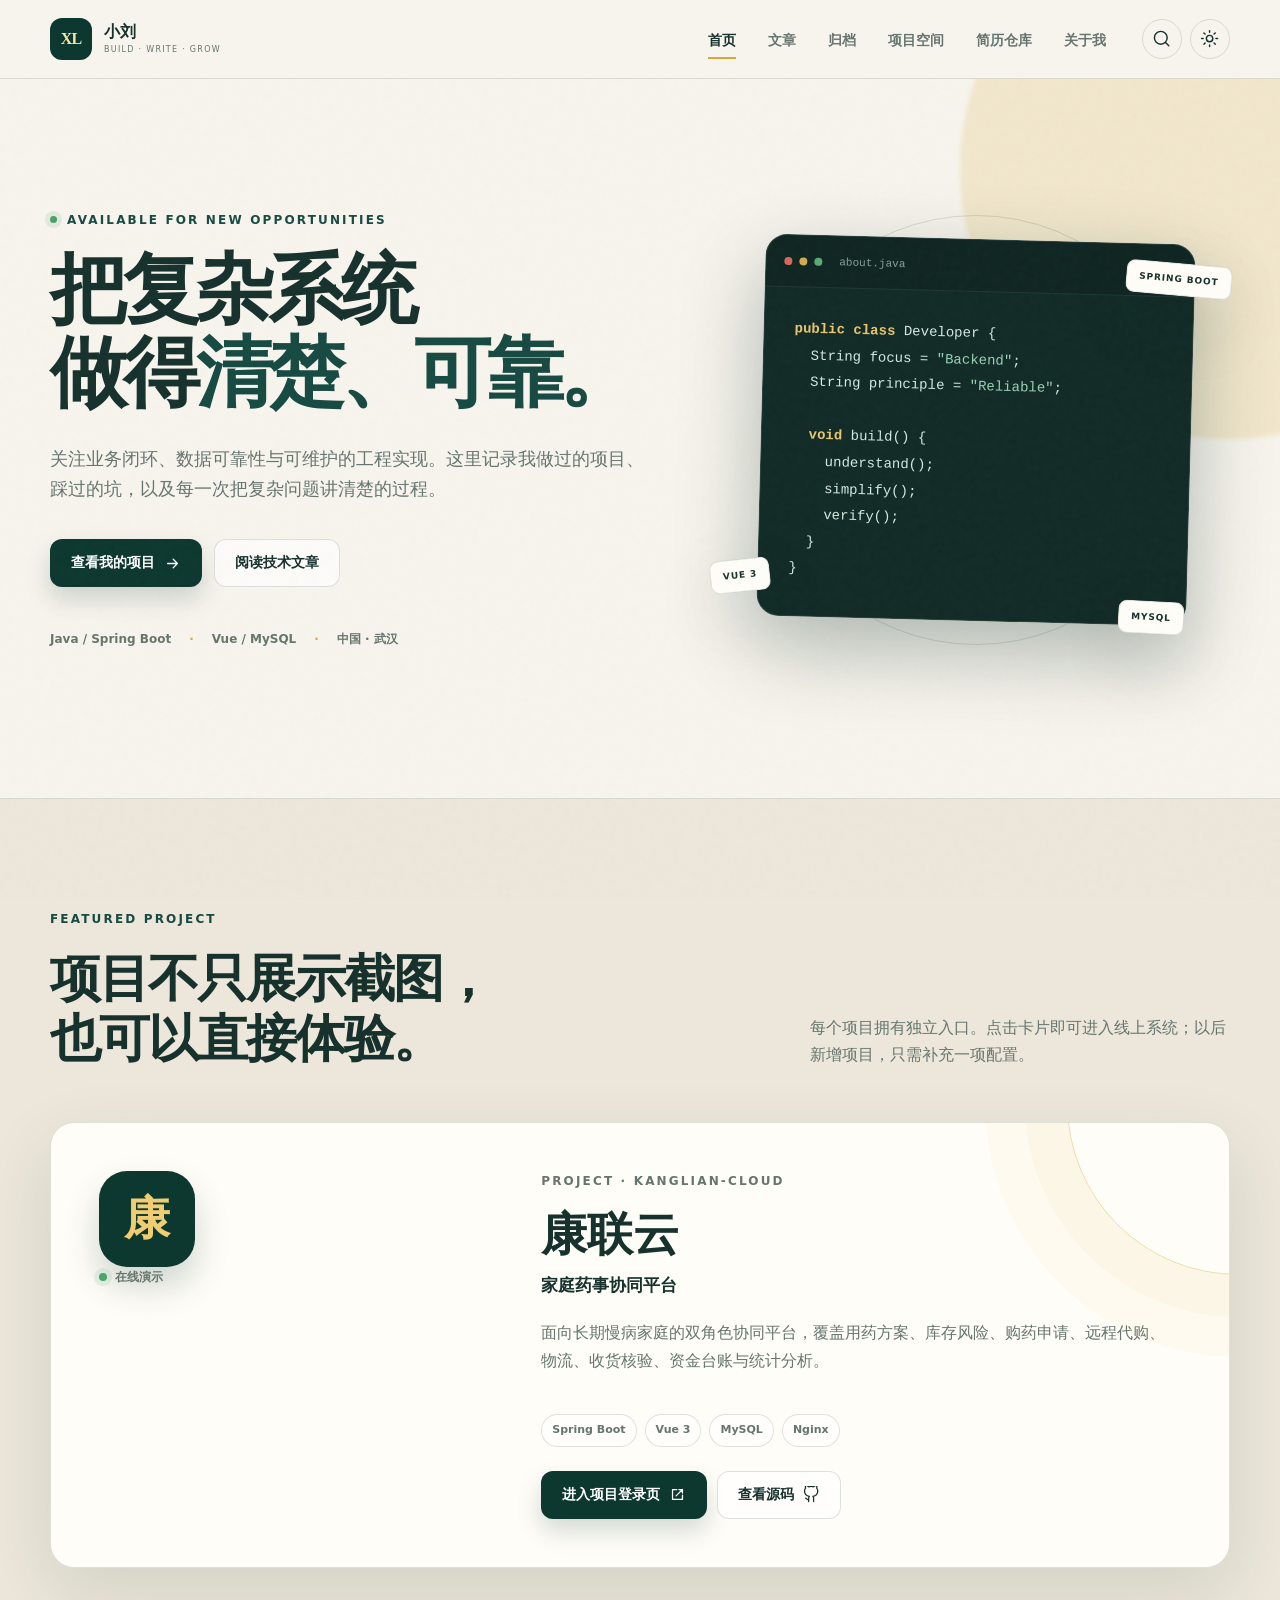
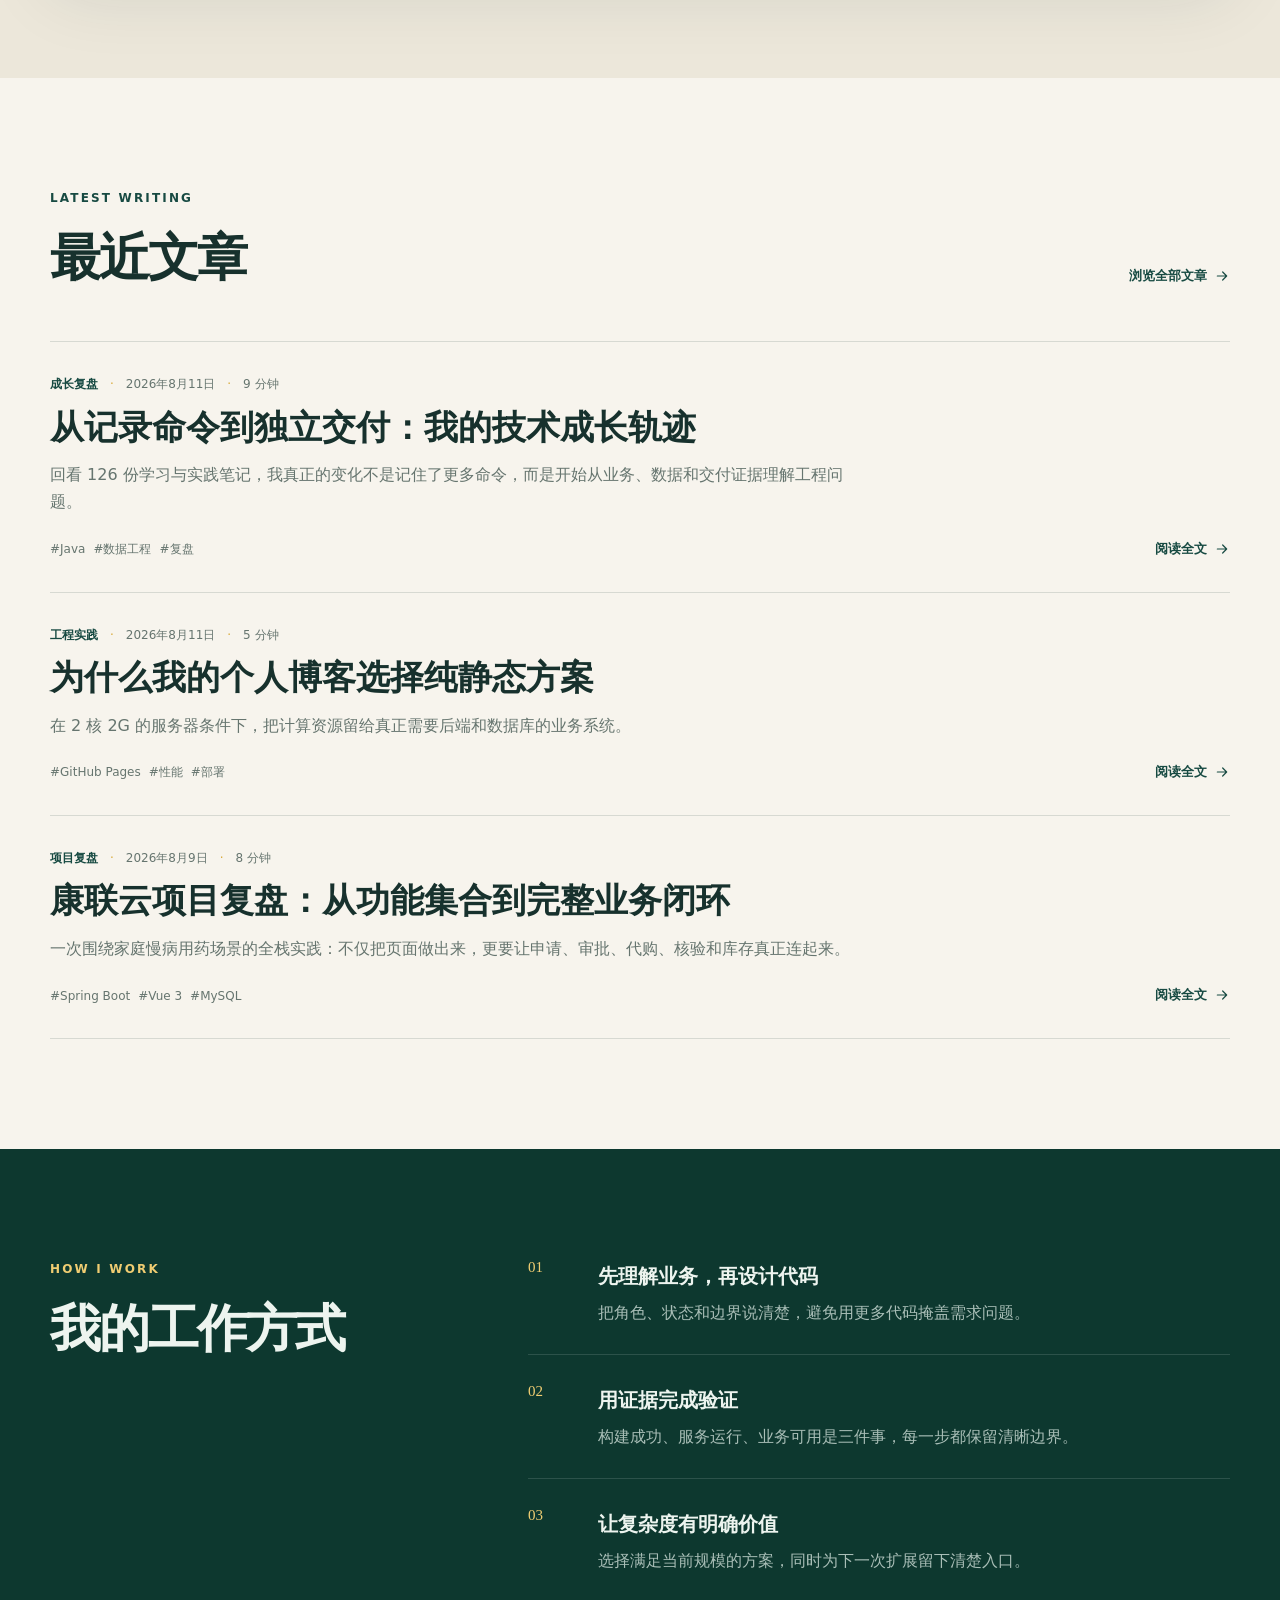
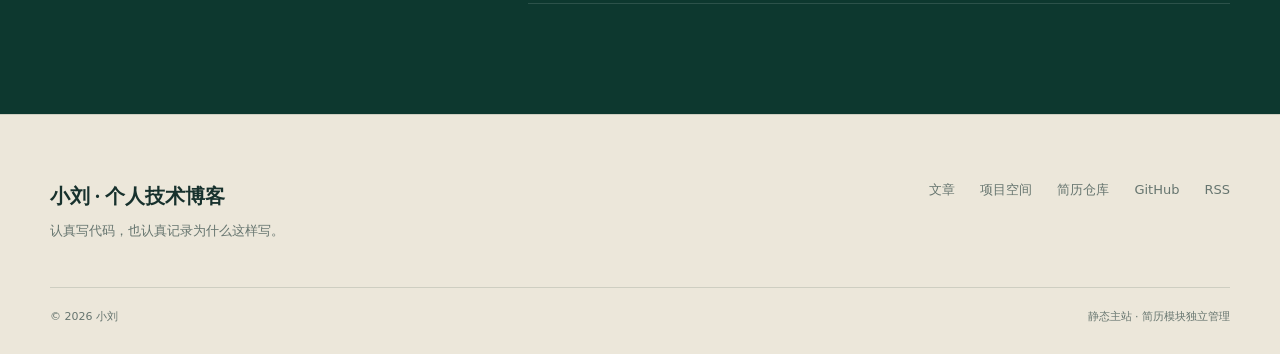
==== index.html @ ac787954 "feat: 增加可管理简历仓库与成长文章" ====
<!doctype html>
<html lang="zh-CN">
  <head>
    <meta charset="UTF-8" />
    <meta name="viewport" content="width=device-width, initial-scale=1.0" />
    <meta http-equiv="Content-Security-Policy" content="default-src 'self'; script-src 'self'; style-src 'self'; img-src 'self' data:; connect-src 'self'; object-src 'self'; frame-src 'self'; base-uri 'self'; form-action 'self'" />
    <meta name="description" content="小刘的个人技术博客，记录 Java 后端、Vue 全栈实践、系统设计、项目复盘与简历成长轨迹。" />
    <meta name="keywords" content="小刘,Java,Spring Boot,Vue,MySQL,个人博客,项目作品,简历" />
    <meta name="author" content="小刘" />
    <meta name="theme-color" content="#f7f4ed" />
    <meta property="og:type" content="website" />
    <meta property="og:title" content="小刘 · 把复杂系统做得清楚可靠" />
    <meta property="og:description" content="Java 后端开发者的技术文章、项目实践与成长记录。" />
    <meta property="og:url" content="https://xiaoliudev.com/" />
    <link rel="icon" href="./blog-assets/favicon.svg" type="image/svg+xml" />
    <link rel="alternate" type="application/rss+xml" title="小刘的博客 RSS" href="./rss.xml" />
    <link rel="stylesheet" href="./blog-assets/styles.css" />
    <title>小刘 · 个人技术博客</title>
  </head>
  <body>
    <a class="skip-link" href="#main-content">跳到主要内容</a>
    <div class="reading-progress" id="reading-progress" aria-hidden="true"></div>

    <header class="site-header">
      <div class="shell header-inner">
        <a class="brand" href="#/" aria-label="返回首页">
          <span class="brand-mark">XL</span>
          <span class="brand-copy"><strong>小刘</strong><small>BUILD · WRITE · GROW</small></span>
        </a>

        <nav class="desktop-nav" aria-label="主导航">
          <a href="#/">首页</a>
          <a href="#/articles">文章</a>
          <a href="#/archive">归档</a>
          <a href="#/projects">项目空间</a>
          <a href="#/resume">简历仓库</a>
          <a href="#/about">关于我</a>
        </nav>

        <div class="header-actions">
          <button class="icon-button" id="search-button" type="button" aria-label="搜索文章" title="搜索（Ctrl/⌘ + K）">
            <svg aria-hidden="true" viewBox="0 0 24 24"><path d="m21 21-4.35-4.35m2.35-5.65a8 8 0 1 1-16 0 8 8 0 0 1 16 0Z" /></svg>
          </button>
          <button class="icon-button" id="theme-button" type="button" aria-label="切换深浅主题" title="切换主题">
            <svg class="theme-sun" aria-hidden="true" viewBox="0 0 24 24"><circle cx="12" cy="12" r="4" /><path d="M12 2v2m0 16v2M4.93 4.93l1.42 1.42m11.3 11.3 1.42 1.42M2 12h2m16 0h2M4.93 19.07l1.42-1.42m11.3-11.3 1.42-1.42" /></svg>
          </button>
          <button class="icon-button menu-button" id="menu-button" type="button" aria-label="打开菜单" aria-expanded="false">
            <svg aria-hidden="true" viewBox="0 0 24 24"><path d="M4 7h16M4 12h16M4 17h16" /></svg>
          </button>
        </div>
      </div>
      <nav class="mobile-nav" id="mobile-nav" aria-label="移动端导航" hidden>
        <a href="#/">首页</a><a href="#/articles">文章</a><a href="#/archive">归档</a><a href="#/projects">项目空间</a><a href="#/resume">简历仓库</a><a href="#/about">关于我</a>
      </nav>
    </header>

    <main id="main-content" tabindex="-1"></main>

    <footer class="site-footer">
      <div class="shell footer-grid">
        <div>
          <a class="footer-brand" href="#/">小刘 · 个人技术博客</a>
          <p>认真写代码，也认真记录为什么这样写。</p>
        </div>
        <div class="footer-links" aria-label="页脚导航">
          <a href="#/articles">文章</a>
          <a href="#/projects">项目空间</a>
          <a href="#/resume">简历仓库</a>
          <a href="https://github.com/liu020319" target="_blank" rel="noreferrer">GitHub</a>
          <a href="./rss.xml">RSS</a>
        </div>
      </div>
      <div class="shell footer-bottom">
        <span>© <span id="current-year"></span> 小刘</span>
        <span>静态主站 · 简历模块独立管理</span>
      </div>
    </footer>

    <dialog class="search-dialog" id="search-dialog">
      <form method="dialog" class="search-panel">
        <div class="search-head">
          <svg aria-hidden="true" viewBox="0 0 24 24"><path d="m21 21-4.35-4.35m2.35-5.65a8 8 0 1 1-16 0 8 8 0 0 1 16 0Z" /></svg>
          <input id="search-input" type="search" placeholder="搜索标题、摘要、标签或正文…" autocomplete="off" aria-label="搜索文章" />
          <button value="cancel" aria-label="关闭搜索">ESC</button>
        </div>
        <div class="search-results" id="search-results" aria-live="polite"></div>
      </form>
    </dialog>

    <button class="back-to-top" id="back-to-top" type="button" aria-label="返回顶部">↑</button>

    <noscript><div class="noscript">本站需要启用 JavaScript 才能浏览文章与项目。</div></noscript>
    <script src="./blog-assets/data.js"></script>
    <script src="./blog-assets/resume-repository.js"></script>
    <script src="./blog-assets/app.js"></script>
  </body>
</html>
---- blog-assets/styles.css ----
:root {
  --paper: #f7f4ed;
  --paper-deep: #ece7da;
  --surface: rgba(255, 255, 255, 0.64);
  --surface-solid: #fffdf8;
  --ink: #17312d;
  --muted: #66756f;
  --line: rgba(23, 49, 45, 0.14);
  --brand: #174a42;
  --brand-strong: #0d382f;
  --gold: #d9a938;
  --gold-soft: #f0cd72;
  --shadow: 0 24px 70px rgba(22, 51, 46, 0.12);
  --radius: 24px;
  --shell: 1180px;
}

html[data-theme='dark'] {
  --paper: #101816;
  --paper-deep: #0b1210;
  --surface: rgba(25, 39, 35, 0.74);
  --surface-solid: #17231f;
  --ink: #edf4ee;
  --muted: #a5b6af;
  --line: rgba(229, 242, 232, 0.13);
  --brand: #72b6a4;
  --brand-strong: #9bd3c5;
  --gold: #e5bb55;
  --gold-soft: #f2d27f;
  --shadow: 0 24px 70px rgba(0, 0, 0, 0.32);
}

* { box-sizing: border-box; }
html { scroll-behavior: smooth; }
body { margin: 0; color: var(--ink); background: var(--paper); font-family: Inter, "PingFang SC", "Microsoft YaHei", system-ui, -apple-system, sans-serif; line-height: 1.7; text-rendering: optimizeLegibility; }
body::before { content: ''; position: fixed; inset: 0; pointer-events: none; opacity: .035; z-index: 20; background-image: url("data:image/svg+xml,%3Csvg viewBox='0 0 180 180' xmlns='http://www.w3.org/2000/svg'%3E%3Cfilter id='n'%3E%3CfeTurbulence type='fractalNoise' baseFrequency='.75' numOctaves='3' stitchTiles='stitch'/%3E%3C/filter%3E%3Crect width='100%25' height='100%25' filter='url(%23n)' opacity='.65'/%3E%3C/svg%3E"); }
a { color: inherit; text-decoration: none; }
button, input { font: inherit; }
button { color: inherit; }
svg { width: 1.2em; fill: none; stroke: currentColor; stroke-linecap: round; stroke-linejoin: round; stroke-width: 1.8; }
.shell { width: min(calc(100% - 40px), var(--shell)); margin-inline: auto; }
.skip-link { position: fixed; left: 20px; top: -100px; z-index: 100; padding: 10px 16px; background: var(--ink); color: var(--paper); border-radius: 8px; }
.skip-link:focus { top: 12px; }
.reading-progress { position: fixed; left: 0; top: 0; height: 3px; width: 0; background: var(--gold); z-index: 99; }

.site-header { position: sticky; top: 0; z-index: 50; border-bottom: 1px solid var(--line); background: color-mix(in srgb, var(--paper) 87%, transparent); backdrop-filter: blur(18px); }
.header-inner { height: 78px; display: flex; align-items: center; justify-content: space-between; gap: 28px; }
.brand { display: flex; align-items: center; gap: 12px; }
.brand-mark { display: grid; place-items: center; width: 42px; height: 42px; border-radius: 12px; color: #f8e6a8; background: var(--brand-strong); font-family: Georgia, serif; font-weight: 800; letter-spacing: -.06em; }
.brand-copy { display: grid; line-height: 1.1; }
.brand-copy strong { font-size: 16px; }
.brand-copy small { margin-top: 5px; color: var(--muted); font-size: 8px; letter-spacing: .16em; }
.desktop-nav { display: flex; align-items: center; gap: 32px; margin-left: auto; }
.desktop-nav a { position: relative; padding: 28px 0 24px; color: var(--muted); font-size: 14px; font-weight: 600; }
.desktop-nav a::after { content: ''; position: absolute; left: 0; right: 100%; bottom: 18px; height: 2px; background: var(--gold); transition: right .25s; }
.desktop-nav a:hover, .desktop-nav a.active { color: var(--ink); }
.desktop-nav a.active::after { right: 0; }
.header-actions { display: flex; gap: 8px; padding-left: 8px; }
.icon-button { width: 40px; height: 40px; display: grid; place-items: center; border: 1px solid var(--line); border-radius: 50%; background: transparent; cursor: pointer; transition: .2s; }
.icon-button:hover { transform: translateY(-2px); background: var(--surface); }
.menu-button { display: none; }
.mobile-nav { border-top: 1px solid var(--line); padding: 12px 20px 18px; background: var(--paper); }
.mobile-nav a { display: block; padding: 12px 10px; color: var(--muted); }
.mobile-nav a.active { color: var(--ink); font-weight: 700; }

.hero { position: relative; overflow: hidden; min-height: 720px; display: grid; align-items: center; border-bottom: 1px solid var(--line); }
.hero::before { content: ''; position: absolute; width: 540px; height: 540px; right: -220px; top: -180px; border-radius: 50%; background: color-mix(in srgb, var(--gold) 18%, transparent); filter: blur(2px); }
.hero-grid { display: grid; grid-template-columns: 1.08fr .92fr; align-items: center; gap: 76px; padding: 92px 0 110px; }
.eyebrow { margin: 0 0 20px; color: var(--brand); font-size: 12px; font-weight: 800; letter-spacing: .18em; }
.hero-copy > .eyebrow { display: flex; align-items: center; gap: 10px; }
.hero-copy > .eyebrow span { width: 7px; height: 7px; border-radius: 50%; background: #47a06b; box-shadow: 0 0 0 5px rgba(71, 160, 107, .12); }
.hero h1 { margin: 0; font-family: Georgia, "Songti SC", serif; font-size: clamp(50px, 6vw, 82px); line-height: 1.08; letter-spacing: -.055em; font-weight: 700; }
.hero h1 span { color: var(--brand); }
.hero-intro { max-width: 620px; margin: 28px 0 0; color: var(--muted); font-size: 18px; }
.hero-actions, .about-actions { display: flex; flex-wrap: wrap; gap: 12px; margin-top: 34px; }
.primary-button, .secondary-button { min-height: 48px; display: inline-flex; align-items: center; justify-content: center; gap: 9px; padding: 11px 20px; border: 1px solid transparent; border-radius: 12px; font-weight: 700; font-size: 14px; cursor: pointer; transition: transform .2s, box-shadow .2s, background .2s; }
.primary-button { color: #fff; background: var(--brand-strong); box-shadow: 0 12px 24px rgba(17, 61, 53, .18); }
.primary-button:hover, .secondary-button:hover { transform: translateY(-2px); }
.primary-button svg, .secondary-button svg { width: 17px; }
.secondary-button { border-color: var(--line); background: var(--surface); }
.hero-notes { display: flex; gap: 18px; margin-top: 42px; color: var(--muted); font-size: 12px; font-weight: 700; }
.hero-notes span + span::before { content: '·'; margin-right: 18px; color: var(--gold); }
.hero-visual { position: relative; min-height: 430px; display: grid; place-items: center; }
.orbit { position: absolute; border: 1px solid var(--line); border-radius: 50%; }
.orbit-one { width: 430px; height: 430px; }
.orbit-two { width: 335px; height: 335px; border-style: dashed; transform: rotate(-18deg); }
.code-window { position: relative; z-index: 2; width: min(100%, 430px); overflow: hidden; border: 1px solid rgba(255,255,255,.12); border-radius: 22px; color: #d5e9e2; background: #122b27; box-shadow: 0 30px 80px rgba(8, 43, 36, .3); transform: rotate(1.5deg); }
.window-head { height: 52px; display: flex; align-items: center; gap: 7px; padding: 0 18px; border-bottom: 1px solid rgba(255,255,255,.08); background: rgba(0,0,0,.12); }
.window-head i { width: 8px; height: 8px; border-radius: 50%; background: #d4695d; }.window-head i:nth-child(2) { background: #d5a94e; }.window-head i:nth-child(3) { background: #5ca978; }
.window-head span { margin-left: 10px; color: #87a19a; font: 11px ui-monospace, monospace; }
.code-window pre { margin: 0; padding: 28px 30px 34px; font: 14px/1.9 ui-monospace, SFMono-Regular, Consolas, monospace; }
.code-window b { color: #e9c66e; }.code-window em { color: #9bd3b5; font-style: normal; }
.floating-chip { position: absolute; z-index: 3; padding: 8px 12px; border: 1px solid var(--line); border-radius: 9px; background: var(--surface-solid); box-shadow: var(--shadow); font-size: 9px; font-weight: 800; letter-spacing: .1em; }
.chip-one { top: 48px; right: -2px; transform: rotate(5deg); }.chip-two { bottom: 52px; left: -12px; transform: rotate(-6deg); }.chip-three { bottom: 10px; right: 46px; transform: rotate(3deg); }

.section { padding: 110px 0; }
.section-heading { display: grid; grid-template-columns: 1.25fr .75fr; align-items: end; gap: 60px; margin-bottom: 54px; }
.section-heading.compact { grid-template-columns: 1fr auto; }
.section-heading h2, .principles h2, .about-grid h2 { margin: 0; font-family: Georgia, "Songti SC", serif; font-size: clamp(36px, 4vw, 55px); line-height: 1.16; letter-spacing: -.04em; }
.section-heading > p { max-width: 470px; margin: 0; color: var(--muted); }
.project-spotlight { background: var(--paper-deep); }
.project-card { position: relative; overflow: hidden; display: grid; gap: 24px; padding: 34px; border: 1px solid var(--line); border-radius: var(--radius); background: var(--surface-solid); box-shadow: var(--shadow); }
.project-card::before { content: ''; position: absolute; width: 340px; height: 340px; right: -180px; top: -190px; border: 1px solid color-mix(in srgb, var(--gold) 40%, transparent); border-radius: 50%; box-shadow: 0 0 0 42px color-mix(in srgb, var(--gold) 5%, transparent), 0 0 0 82px color-mix(in srgb, var(--gold) 4%, transparent); }
.project-featured { grid-template-columns: .85fr 1.3fr; align-items: end; min-height: 420px; padding: 48px; }
.project-featured .project-card-top { align-self: start; grid-row: span 3; align-items: flex-start; flex-direction: column; }
.project-card-top { position: relative; z-index: 1; display: flex; justify-content: space-between; align-items: center; }
.project-index { display: grid; place-items: center; width: 96px; height: 96px; border-radius: 28px; color: var(--gold-soft); background: var(--brand-strong); font-family: Georgia, "Songti SC", serif; font-size: 46px; font-weight: 800; box-shadow: 0 18px 34px rgba(13, 56, 47, .2); }
.status-dot { display: flex; align-items: center; gap: 8px; color: var(--muted); font-size: 12px; font-weight: 700; }
.status-dot i { width: 8px; height: 8px; border-radius: 50%; background: #4ba56b; box-shadow: 0 0 0 5px rgba(75, 165, 107, .12); }
.project-card h3 { margin: 0; font-family: Georgia, "Songti SC", serif; font-size: 46px; line-height: 1; }.project-card h4 { margin: 13px 0 20px; font-size: 17px; }.project-card p { color: var(--muted); }
.stack-list { display: flex; flex-wrap: wrap; gap: 8px; }.stack-list span { padding: 6px 10px; border: 1px solid var(--line); border-radius: 99px; color: var(--muted); background: var(--surface); font-size: 11px; font-weight: 700; }
.project-actions { display: flex; flex-wrap: wrap; gap: 10px; }
.post-list { border-top: 1px solid var(--line); }
.post-card { padding: 32px 0; border-bottom: 1px solid var(--line); }
.post-meta { display: flex; flex-wrap: wrap; align-items: center; gap: 12px; color: var(--muted); font-size: 12px; }.post-meta span:first-child { color: var(--brand); font-weight: 800; }.post-meta > * + *::before { content: '·'; margin-right: 12px; color: var(--gold); }
.post-card h3 { max-width: 820px; margin: 12px 0; font-family: Georgia, "Songti SC", serif; font-size: clamp(25px, 3vw, 34px); line-height: 1.25; }.post-card h3 a:hover { color: var(--brand); }
.post-card > p { max-width: 800px; margin: 0; color: var(--muted); }
.post-card-bottom { display: flex; justify-content: space-between; align-items: end; gap: 20px; margin-top: 22px; }
.tag-list { display: flex; flex-wrap: wrap; gap: 8px; }.tag-list a { color: var(--muted); font-size: 12px; }.tag-list a:hover { color: var(--brand); }.tag-list.large { margin-top: 20px; }.tag-list.large a { padding: 5px 10px; border: 1px solid var(--line); border-radius: 99px; }
.text-link { display: inline-flex; align-items: center; gap: 7px; color: var(--brand); font-size: 13px; font-weight: 800; white-space: nowrap; }.text-link svg { width: 16px; transition: transform .2s; }.text-link:hover svg { transform: translateX(4px); }
.principles { color: #edf4ef; background: var(--brand-strong); }
.principles .eyebrow { color: var(--gold-soft); }.principles-grid { display: grid; grid-template-columns: .7fr 1.3fr; gap: 100px; }.principle-list article { display: grid; grid-template-columns: 48px 1fr; gap: 22px; padding: 28px 0; border-bottom: 1px solid rgba(255,255,255,.13); }.principle-list article:first-child { padding-top: 0; }.principle-list span { color: var(--gold-soft); font: 15px Georgia, serif; }.principle-list h3 { margin: 0 0 6px; font-size: 20px; }.principle-list p { margin: 0; color: #a9beb7; }

.page-hero { padding: 100px 0 70px; border-bottom: 1px solid var(--line); background: linear-gradient(135deg, var(--paper), var(--paper-deep)); }
.page-hero h1 { margin: 0; font-family: Georgia, "Songti SC", serif; font-size: clamp(52px, 8vw, 92px); line-height: 1; letter-spacing: -.055em; }.page-hero .shell > p:last-child { max-width: 650px; margin: 26px 0 0; color: var(--muted); font-size: 17px; }.page-section { min-height: 520px; }
.articles-layout { display: grid; grid-template-columns: 210px 1fr; gap: 70px; align-items: start; }
.filter-panel { position: sticky; top: 112px; display: grid; }.filter-panel h2 { margin: 0 0 16px; font-size: 13px; letter-spacing: .08em; }.filter-tag { display: flex; justify-content: space-between; padding: 9px 0; color: var(--muted); font-size: 13px; }.filter-tag span { color: var(--muted); }.filter-tag:hover, .filter-tag.active { color: var(--brand); font-weight: 800; }.result-heading { display: flex; justify-content: space-between; padding-bottom: 18px; border-bottom: 1px solid var(--line); color: var(--muted); font-size: 13px; }.result-heading strong { color: var(--ink); }.empty-state { padding: 70px 20px; text-align: center; color: var(--muted); }
.archive { max-width: 920px; }.archive-year { display: grid; grid-template-columns: 150px 1fr; gap: 50px; margin-bottom: 70px; }.archive-year h2 { margin: 0; color: var(--brand); font: 46px Georgia, serif; }.archive-year a { display: grid; grid-template-columns: 70px 1fr auto; align-items: center; gap: 20px; padding: 18px 0; border-bottom: 1px solid var(--line); }.archive-year a:hover span { color: var(--brand); }.archive-year time, .archive-year small { color: var(--muted); font-size: 12px; }.archive-year span { font-family: Georgia, "Songti SC", serif; font-size: 19px; }
.project-grid { display: grid; grid-template-columns: repeat(2, 1fr); gap: 24px; }.project-grid .project-card { min-height: 510px; }.project-grid .project-card h3 { font-size: 38px; }.project-coming { place-content: center; border-style: dashed; box-shadow: none; }.project-coming::before { display: none; }.coming-plus { width: 64px; height: 64px; display: grid; place-items: center; margin-bottom: 10px; border: 1px solid var(--line); border-radius: 50%; color: var(--brand); font: 36px Georgia, serif; }.project-coming code { padding: 2px 5px; border-radius: 5px; background: var(--paper-deep); }.project-note { display: grid; grid-template-columns: 190px 1fr; gap: 30px; margin-top: 38px; padding: 24px 28px; border-left: 3px solid var(--gold); background: var(--surface); }.project-note p { margin: 0; color: var(--muted); }
.about-intro { display: grid; grid-template-columns: 1fr 320px; gap: 90px; align-items: center; }.portrait-card { min-height: 330px; display: flex; flex-direction: column; justify-content: flex-end; padding: 30px; border-radius: 140px 140px 24px 24px; color: #eaf4ef; background: var(--brand-strong); box-shadow: var(--shadow); }.portrait-card > span { flex: 1; display: grid; place-items: center; color: var(--gold-soft); font: 76px Georgia, serif; }.portrait-card p { margin: 0; font-weight: 700; }.portrait-card small { color: #a9beb7; }.about-grid { display: grid; grid-template-columns: .6fr 1.4fr; gap: 90px; }.large-copy { margin: 0 0 45px; font-family: Georgia, "Songti SC", serif; font-size: 27px; line-height: 1.7; }.skill-grid { display: grid; grid-template-columns: repeat(2, 1fr); gap: 18px; }.skill-grid article { padding: 25px; border: 1px solid var(--line); border-radius: 16px; background: var(--surface); }.skill-grid span { color: var(--gold); font: 14px Georgia, serif; }.skill-grid h3 { margin: 12px 0 7px; }.skill-grid p { margin: 0; color: var(--muted); font-size: 14px; }

.resume-current { background: var(--paper-deep); }
.resume-loading { min-height: 72vh; display: grid; place-items: center; color: var(--muted); }
.resume-hero-grid { display: grid; grid-template-columns: 1fr auto; gap: 45px; align-items: end; }
.resume-admin-actions { display: flex; flex-wrap: wrap; justify-content: flex-end; gap: 10px; padding-bottom: 5px; }
.service-notice { border-bottom: 1px solid color-mix(in srgb, var(--gold) 35%, var(--line)); background: color-mix(in srgb, var(--gold-soft) 22%, var(--surface)); }
.service-notice .shell { display: flex; gap: 18px; padding-top: 14px; padding-bottom: 14px; font-size: 13px; }
.service-notice span { color: var(--muted); }
.resume-showcase { display: grid; grid-template-columns: .72fr 1.28fr; overflow: hidden; min-height: 650px; border: 1px solid var(--line); border-radius: var(--radius); background: var(--surface-solid); box-shadow: var(--shadow); }
.resume-showcase-copy { display: flex; flex-direction: column; justify-content: center; padding: 52px; border-right: 1px solid var(--line); }
.resume-version-label { align-self: flex-start; padding: 6px 10px; border-radius: 99px; color: var(--brand); background: color-mix(in srgb, var(--brand) 10%, transparent); font-size: 11px; font-weight: 800; }
.resume-showcase-copy h3 { margin: 22px 0 15px; font-family: Georgia, "Songti SC", serif; font-size: 39px; line-height: 1.25; }
.resume-showcase-copy > p { margin: 0; color: var(--muted); }
.resume-actions { display: flex; flex-wrap: wrap; gap: 10px; margin-top: 28px; }
.resume-safety { display: grid; gap: 5px; margin-top: 38px; padding-top: 24px; border-top: 1px solid var(--line); }
.resume-safety strong { font-size: 12px; }.resume-safety span { color: var(--muted); font-size: 12px; }
.resume-preview { min-height: 650px; padding: 24px; background: color-mix(in srgb, var(--paper-deep) 75%, var(--surface-solid)); }
.resume-preview object { width: 100%; height: 100%; min-height: 602px; border: 0; border-radius: 12px; background: #fff; }
.pdf-fallback { height: 100%; min-height: 560px; display: grid; place-content: center; justify-items: center; color: var(--muted); }
.resume-history { background: var(--paper); }
.resume-history-grid { display: grid; grid-template-columns: .65fr 1.35fr; gap: 90px; align-items: start; }
.resume-history-heading { position: sticky; top: 112px; }.resume-history-heading h2, .resume-method h2 { margin: 0; font-family: Georgia, "Songti SC", serif; font-size: clamp(36px, 4vw, 55px); line-height: 1.16; letter-spacing: -.04em; }.resume-history-heading > p:last-child { color: var(--muted); }
.resume-timeline { position: relative; }.resume-timeline::before { content: ''; position: absolute; left: 6px; top: 9px; bottom: 20px; width: 1px; background: var(--line); }
.resume-version { position: relative; display: grid; grid-template-columns: 105px 1fr; gap: 24px; padding-bottom: 28px; }
.resume-version-marker { position: relative; display: flex; align-items: flex-start; gap: 13px; padding-top: 25px; color: var(--muted); font-size: 11px; }
.resume-version-marker i { position: relative; z-index: 1; flex: 0 0 auto; width: 13px; height: 13px; border: 3px solid var(--paper); border-radius: 50%; background: var(--muted); box-shadow: 0 0 0 1px var(--line); }
.resume-version.current .resume-version-marker i { background: var(--gold); box-shadow: 0 0 0 5px color-mix(in srgb, var(--gold) 13%, transparent); }
.resume-version-card { padding: 25px; border: 1px solid var(--line); border-radius: 16px; background: var(--surface); }
.resume-version.current .resume-version-card { border-color: color-mix(in srgb, var(--gold) 50%, var(--line)); background: var(--surface-solid); box-shadow: var(--shadow); }
.resume-version-head { display: flex; justify-content: space-between; gap: 18px; }.resume-version-head .eyebrow { margin-bottom: 8px; }.resume-version-head h3 { margin: 0; font-size: 21px; }.resume-version-card > p { margin: 14px 0 0; color: var(--muted); font-size: 14px; }
.current-badge, .pending-label { align-self: flex-start; padding: 5px 9px; border-radius: 99px; color: var(--brand); background: color-mix(in srgb, var(--brand) 10%, transparent); font-size: 10px; font-weight: 800; white-space: nowrap; }.pending-label { display: inline-flex; margin-top: 16px; color: var(--muted); }
.resume-version-actions { display: flex; flex-wrap: wrap; align-items: center; gap: 18px; margin-top: 17px; }.muted-link { color: var(--muted); }
.text-button { padding: 0; border: 0; color: var(--brand); background: transparent; cursor: pointer; font: inherit; font-size: 13px; font-weight: 800; }
.text-button:hover { text-decoration: underline; }.danger-text { color: #a53f36; }
.resume-empty, .resume-current-empty { min-height: 280px; display: grid; place-content: center; justify-items: center; padding: 40px; border: 1px dashed var(--line); border-radius: var(--radius); text-align: center; background: var(--surface); }
.resume-empty span, .resume-current-empty span { color: var(--gold); font: 64px/1 Georgia, serif; opacity: .7; }.resume-empty h3, .resume-current-empty h3 { margin: 18px 0 6px; font-size: 25px; }.resume-empty p, .resume-current-empty p { max-width: 500px; margin: 0; color: var(--muted); }
.resume-current-empty { min-height: 430px; }.resume-current-empty span { font-size: 40px; letter-spacing: .08em; }
.resume-method { color: #edf4ef; background: var(--brand-strong); }.resume-method .eyebrow { color: var(--gold-soft); }.resume-method-grid { display: grid; grid-template-columns: .7fr 1.3fr; gap: 90px; }.resume-method ol { margin: 0; padding: 0; list-style: none; }.resume-method li { display: grid; grid-template-columns: 48px 1fr; gap: 18px; padding: 22px 0; border-bottom: 1px solid rgba(255,255,255,.13); }.resume-method li:first-child { padding-top: 0; }.resume-method li > span { color: var(--gold-soft); font: 15px Georgia, serif; }.resume-method strong { display: block; margin-bottom: 4px; }.resume-method li p { margin: 0; color: #a9beb7; }

.resume-dialog { width: min(680px, calc(100% - 28px)); max-height: min(88vh, 860px); padding: 0; border: 1px solid var(--line); border-radius: 20px; color: var(--ink); background: var(--surface-solid); box-shadow: 0 34px 100px rgba(0,0,0,.32); }
.resume-dialog::backdrop { background: rgba(5,16,13,.62); backdrop-filter: blur(6px); }
.resume-dialog-panel { display: grid; gap: 20px; padding: 30px; }
.resume-dialog-head { display: flex; justify-content: space-between; gap: 24px; align-items: flex-start; }.resume-dialog-head h2 { margin: 5px 0 0; font: 32px/1.2 Georgia, "Songti SC", serif; }
.dialog-close { width: 38px; height: 38px; border: 1px solid var(--line); border-radius: 50%; color: var(--muted); background: transparent; cursor: pointer; font-size: 24px; line-height: 1; }
.dialog-help { margin: 0; color: var(--muted); font-size: 13px; }
.form-grid { display: grid; grid-template-columns: 1fr 1fr; gap: 16px; }.field-wide { grid-column: 1 / -1; }
.field-label { display: grid; gap: 7px; color: var(--muted); font-size: 12px; font-weight: 700; }
.field-label input, .field-label textarea { width: 100%; padding: 11px 12px; border: 1px solid var(--line); border-radius: 9px; outline: 0; color: var(--ink); background: var(--paper); font: inherit; font-size: 14px; }
.field-label input:focus, .field-label textarea:focus { border-color: var(--brand); box-shadow: 0 0 0 3px color-mix(in srgb, var(--brand) 12%, transparent); }
.field-label textarea { resize: vertical; line-height: 1.6; }.checkbox-label, .privacy-confirm { display: flex; align-items: flex-start; gap: 9px; color: var(--muted); font-size: 12px; line-height: 1.6; }
.checkbox-label { align-items: center; padding-top: 30px; }.checkbox-label input, .privacy-confirm input { flex: 0 0 auto; margin-top: 2px; accent-color: var(--brand); }
.privacy-confirm { padding: 14px; border: 1px solid color-mix(in srgb, var(--gold) 38%, var(--line)); border-radius: 10px; background: color-mix(in srgb, var(--gold-soft) 16%, transparent); }
.form-message { min-height: 20px; margin: 0; color: #a53f36; font-size: 12px; }.form-message[data-type="info"] { color: var(--brand); }
.dialog-actions { display: flex; justify-content: flex-end; gap: 10px; }.dialog-actions button:disabled { opacity: .55; cursor: wait; }

.article-header { padding: 90px 0 70px; border-bottom: 1px solid var(--line); background: linear-gradient(135deg, var(--paper), var(--paper-deep)); }.article-shell { max-width: 900px; }.back-link { display: inline-block; margin-bottom: 46px; color: var(--muted); font-size: 13px; }.back-link:hover { color: var(--brand); }.article-header h1 { max-width: 850px; margin: 18px 0 20px; font-family: Georgia, "Songti SC", serif; font-size: clamp(42px, 6vw, 67px); line-height: 1.16; letter-spacing: -.045em; }.article-header p { max-width: 750px; margin: 0; color: var(--muted); font-size: 18px; }.article-layout { max-width: 1050px; display: grid; grid-template-columns: 190px minmax(0, 720px); gap: 70px; align-items: start; padding-top: 70px; padding-bottom: 110px; }.toc { position: sticky; top: 110px; display: grid; gap: 10px; padding-left: 18px; border-left: 1px solid var(--line); }.toc strong { margin-bottom: 5px; font-size: 12px; letter-spacing: .08em; }.toc a { color: var(--muted); font-size: 12px; }.toc a:hover { color: var(--brand); }.article-body { min-width: 0; color: color-mix(in srgb, var(--ink) 92%, var(--muted)); font-family: Georgia, "Songti SC", "Microsoft YaHei", serif; font-size: 17px; line-height: 2; }.article-body .lead { margin-top: 0; font-size: 22px; line-height: 1.8; }.article-body h2 { scroll-margin-top: 110px; margin: 60px 0 18px; color: var(--ink); font-size: 29px; line-height: 1.4; }.article-body ul, .article-body ol { padding-left: 1.4em; }.article-body li { margin: 8px 0; }.article-body blockquote { margin: 36px 0; padding: 20px 24px; border-left: 3px solid var(--gold); color: var(--muted); background: var(--surface); }.article-body pre { position: relative; overflow-x: auto; margin: 34px 0; padding: 25px; border-radius: 14px; color: #d8e8e2; background: #122b27; font: 14px/1.8 ui-monospace, SFMono-Regular, Consolas, monospace; }.copy-button { position: absolute; right: 10px; top: 10px; padding: 5px 9px; border: 1px solid rgba(255,255,255,.16); border-radius: 6px; color: #bbcec7; background: rgba(0,0,0,.12); cursor: pointer; font-size: 11px; }.article-end { margin-top: 70px; padding-top: 35px; border-top: 1px solid var(--line); text-align: center; }.article-end > span { color: var(--gold); font: 12px Georgia, serif; letter-spacing: .28em; }.article-end p { color: var(--muted); font-family: Inter, "Microsoft YaHei", sans-serif; font-size: 14px; }.article-end > div { display: flex; justify-content: center; gap: 10px; margin-top: 22px; }
.not-found { min-height: 70vh; display: grid; place-items: center; text-align: center; }.not-found span { color: var(--gold); font: 120px/1 Georgia, serif; opacity: .55; }.not-found h1 { margin: 12px 0; font: 44px Georgia, "Songti SC", serif; }.not-found p { margin-bottom: 28px; color: var(--muted); }

.site-footer { padding: 64px 0 28px; border-top: 1px solid var(--line); background: var(--paper-deep); }.footer-grid { display: flex; justify-content: space-between; gap: 40px; }.footer-brand { font-family: Georgia, "Songti SC", serif; font-size: 20px; font-weight: 800; }.footer-grid p { margin: 7px 0 0; color: var(--muted); font-size: 13px; }.footer-links { display: flex; flex-wrap: wrap; gap: 25px; color: var(--muted); font-size: 13px; }.footer-links a:hover { color: var(--brand); }.footer-bottom { display: flex; justify-content: space-between; margin-top: 45px; padding-top: 20px; border-top: 1px solid var(--line); color: var(--muted); font-size: 11px; }
.search-dialog { width: min(700px, calc(100% - 28px)); max-height: 78vh; padding: 0; border: 1px solid var(--line); border-radius: 18px; color: var(--ink); background: var(--surface-solid); box-shadow: 0 34px 100px rgba(0,0,0,.3); }.search-dialog::backdrop { background: rgba(5, 16, 13, .58); backdrop-filter: blur(6px); }.search-panel { display: grid; }.search-head { display: grid; grid-template-columns: 25px 1fr auto; align-items: center; gap: 12px; padding: 17px 18px; border-bottom: 1px solid var(--line); }.search-head input { width: 100%; border: 0; outline: 0; color: var(--ink); background: transparent; }.search-head button { padding: 4px 7px; border: 1px solid var(--line); border-radius: 5px; color: var(--muted); background: transparent; font-size: 9px; cursor: pointer; }.search-results { max-height: 58vh; overflow: auto; padding: 10px; }.search-result { display: grid; gap: 5px; padding: 14px; border-radius: 10px; }.search-result:hover { background: var(--paper-deep); }.search-result span { color: var(--brand); font-size: 10px; font-weight: 800; }.search-result strong { font-family: Georgia, "Songti SC", serif; }.search-result small { overflow: hidden; color: var(--muted); text-overflow: ellipsis; white-space: nowrap; }.search-empty { padding: 50px 20px; text-align: center; color: var(--muted); font-size: 13px; }.back-to-top { position: fixed; right: 24px; bottom: 24px; z-index: 30; width: 42px; height: 42px; border: 1px solid var(--line); border-radius: 50%; opacity: 0; pointer-events: none; color: var(--ink); background: var(--surface-solid); box-shadow: var(--shadow); cursor: pointer; transform: translateY(10px); transition: .2s; }.back-to-top.visible { opacity: 1; pointer-events: auto; transform: translateY(0); }.noscript { padding: 16px; text-align: center; color: #fff; background: #8e332c; }

@media (max-width: 900px) {
  .desktop-nav { display: none; }.menu-button { display: grid; }.header-inner { height: 68px; }.brand-copy { display: none; }
  .hero { min-height: auto; }.hero-grid { grid-template-columns: 1fr; gap: 55px; padding: 70px 0 90px; }.hero-visual { min-height: 370px; }.code-window { width: min(90%, 430px); }.orbit-one { width: 370px; height: 370px; }.orbit-two { width: 290px; height: 290px; }
  .section { padding: 80px 0; }.section-heading, .project-featured, .principles-grid, .about-grid { grid-template-columns: 1fr; }.section-heading { gap: 20px; }.project-featured .project-card-top { grid-row: auto; flex-direction: row; }.principles-grid { gap: 45px; }
  .articles-layout { grid-template-columns: 1fr; gap: 35px; }.filter-panel { position: static; display: flex; overflow-x: auto; gap: 8px; padding-bottom: 5px; }.filter-panel h2 { display: none; }.filter-tag { flex: 0 0 auto; gap: 8px; padding: 7px 11px; border: 1px solid var(--line); border-radius: 99px; }.filter-tag.active { background: var(--surface); }
  .project-grid { grid-template-columns: 1fr; }.article-layout { grid-template-columns: 1fr; }.toc { display: none; }.about-intro { grid-template-columns: 1fr; gap: 50px; }.portrait-card { width: min(100%, 320px); }.archive-year { grid-template-columns: 100px 1fr; gap: 25px; }.resume-hero-grid { grid-template-columns: 1fr; }.resume-admin-actions { justify-content: flex-start; }.resume-showcase { grid-template-columns: 1fr; }.resume-showcase-copy { border-right: 0; border-bottom: 1px solid var(--line); }.resume-history-grid, .resume-method-grid { grid-template-columns: 1fr; }.resume-history-heading { position: static; }.resume-history-grid { gap: 45px; }
}

@media (max-width: 620px) {
  .shell { width: min(calc(100% - 28px), var(--shell)); }.header-actions { gap: 5px; }.icon-button { width: 37px; height: 37px; }
  .hero h1 { font-size: 47px; }.hero-intro { font-size: 16px; }.hero-notes { flex-wrap: wrap; gap: 7px 12px; }.hero-notes span + span::before { margin-right: 12px; }.hero-visual { min-height: 320px; }.orbit-one { width: 305px; height: 305px; }.orbit-two { width: 245px; height: 245px; }.code-window pre { padding: 22px 18px 28px; font-size: 11px; }.floating-chip { font-size: 8px; }.chip-one { right: 4px; }.chip-two { left: 0; }
  .section-heading.compact { grid-template-columns: 1fr; }.section-heading.compact .text-link { margin-top: 8px; }.project-card, .project-featured { min-height: 0; padding: 26px; }.project-index { width: 70px; height: 70px; border-radius: 20px; font-size: 34px; }.project-card h3 { font-size: 37px; }.project-actions { display: grid; }.post-card-bottom { align-items: flex-start; flex-direction: column; }.principle-list article { grid-template-columns: 38px 1fr; }
  .page-hero { padding: 70px 0 50px; }.page-hero h1 { font-size: 56px; }.archive-year { grid-template-columns: 1fr; gap: 12px; }.archive-year h2 { font-size: 36px; }.archive-year a { grid-template-columns: 56px 1fr; }.archive-year small { display: none; }.project-note { grid-template-columns: 1fr; gap: 7px; }.skill-grid { grid-template-columns: 1fr; }.large-copy { font-size: 23px; }
  .article-header { padding: 65px 0 50px; }.article-header h1 { font-size: 42px; }.article-header p { font-size: 16px; }.article-layout { padding-top: 45px; }.article-body { font-size: 16px; }.article-body .lead { font-size: 19px; }.article-body h2 { font-size: 25px; }.article-end > div { display: grid; }.resume-admin-actions { display: grid; }.service-notice .shell { display: grid; gap: 4px; }.resume-showcase-copy { padding: 30px 24px; }.resume-showcase-copy h3 { font-size: 31px; }.resume-actions { display: grid; }.resume-preview { min-height: 500px; padding: 12px; }.resume-preview object { min-height: 476px; }.resume-version { grid-template-columns: 1fr; gap: 8px; }.resume-timeline::before { display: none; }.resume-version-marker { padding-top: 0; }.resume-version-marker i { border-color: var(--paper); }.resume-version-head { align-items: flex-start; flex-direction: column; }.resume-version-actions { flex-wrap: wrap; }.resume-dialog-panel { padding: 22px 18px; }.form-grid { grid-template-columns: 1fr; }.field-wide { grid-column: auto; }.checkbox-label { padding-top: 0; }.dialog-actions { display: grid; }.footer-grid, .footer-bottom { align-items: flex-start; flex-direction: column; }.footer-bottom { gap: 8px; }.search-dialog { margin-top: 74px; }
}

@media (prefers-reduced-motion: reduce) { *, *::before, *::after { scroll-behavior: auto !important; transition: none !important; } }
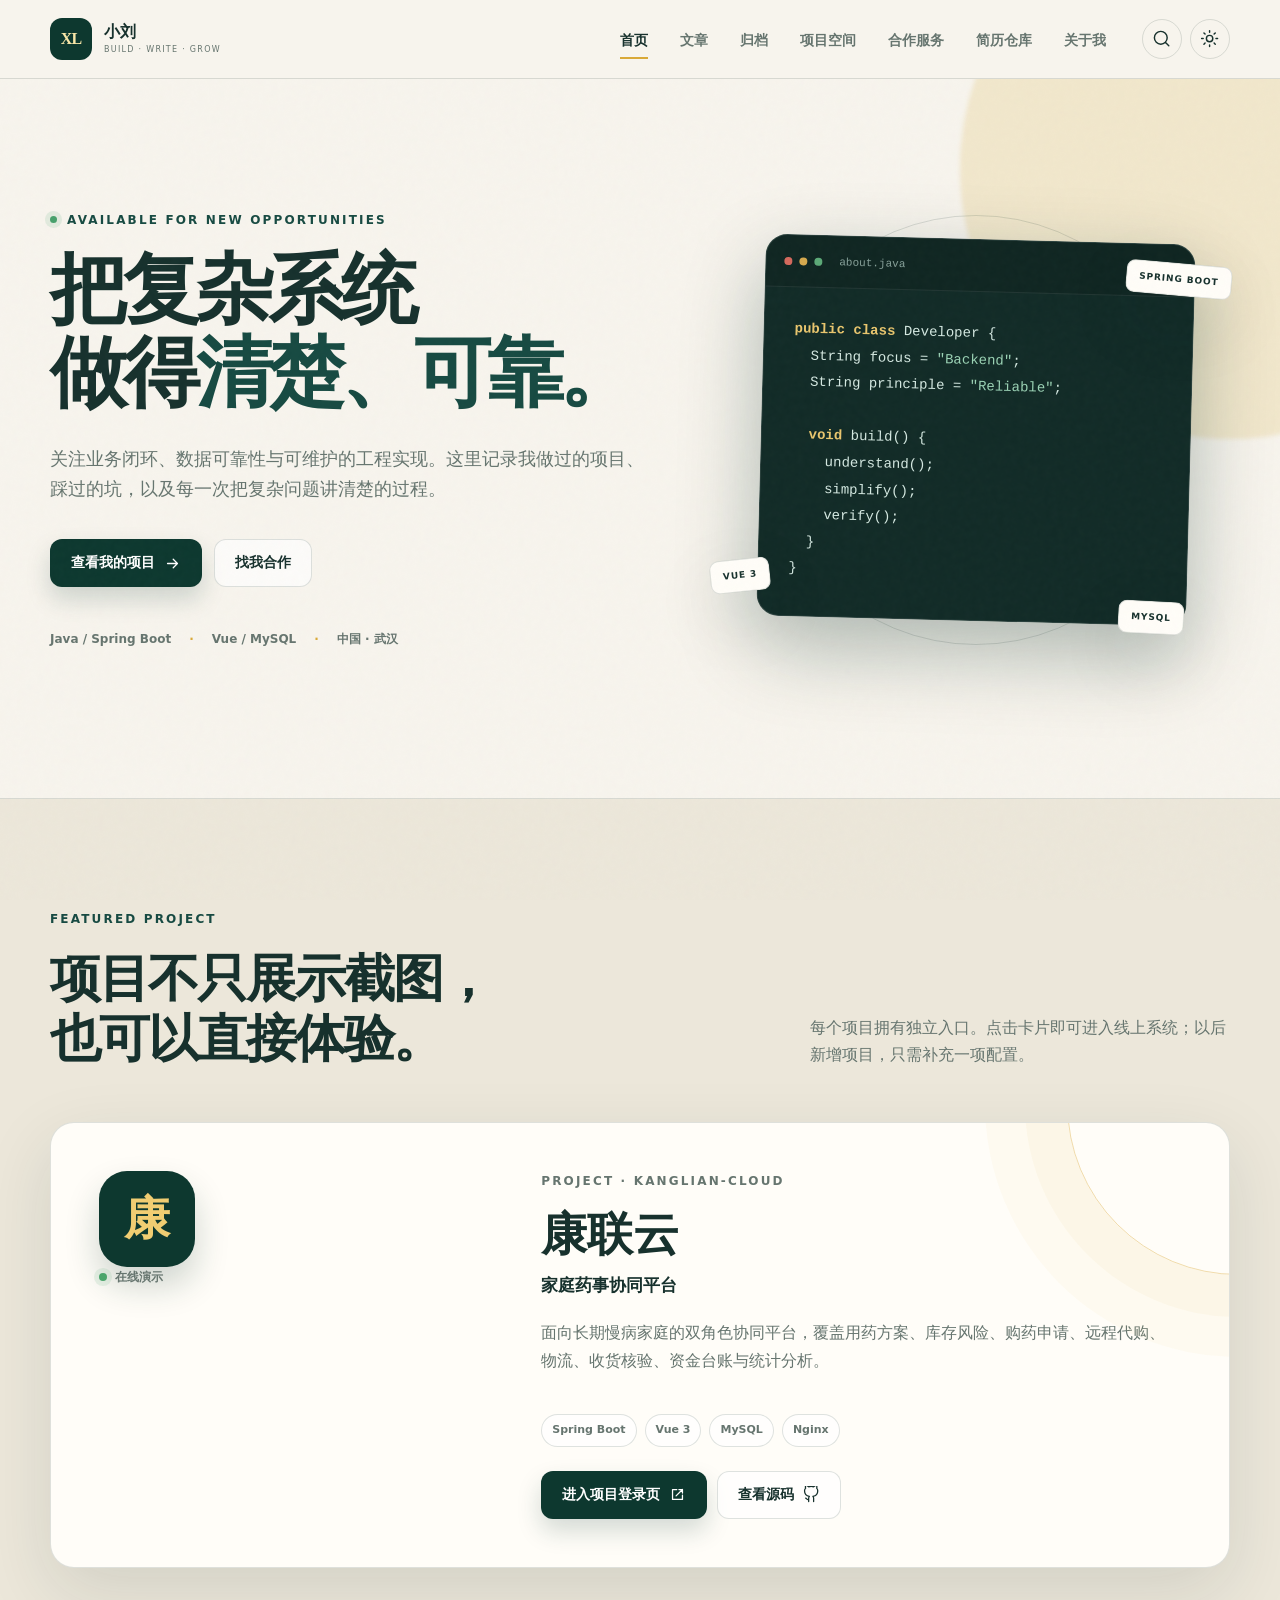
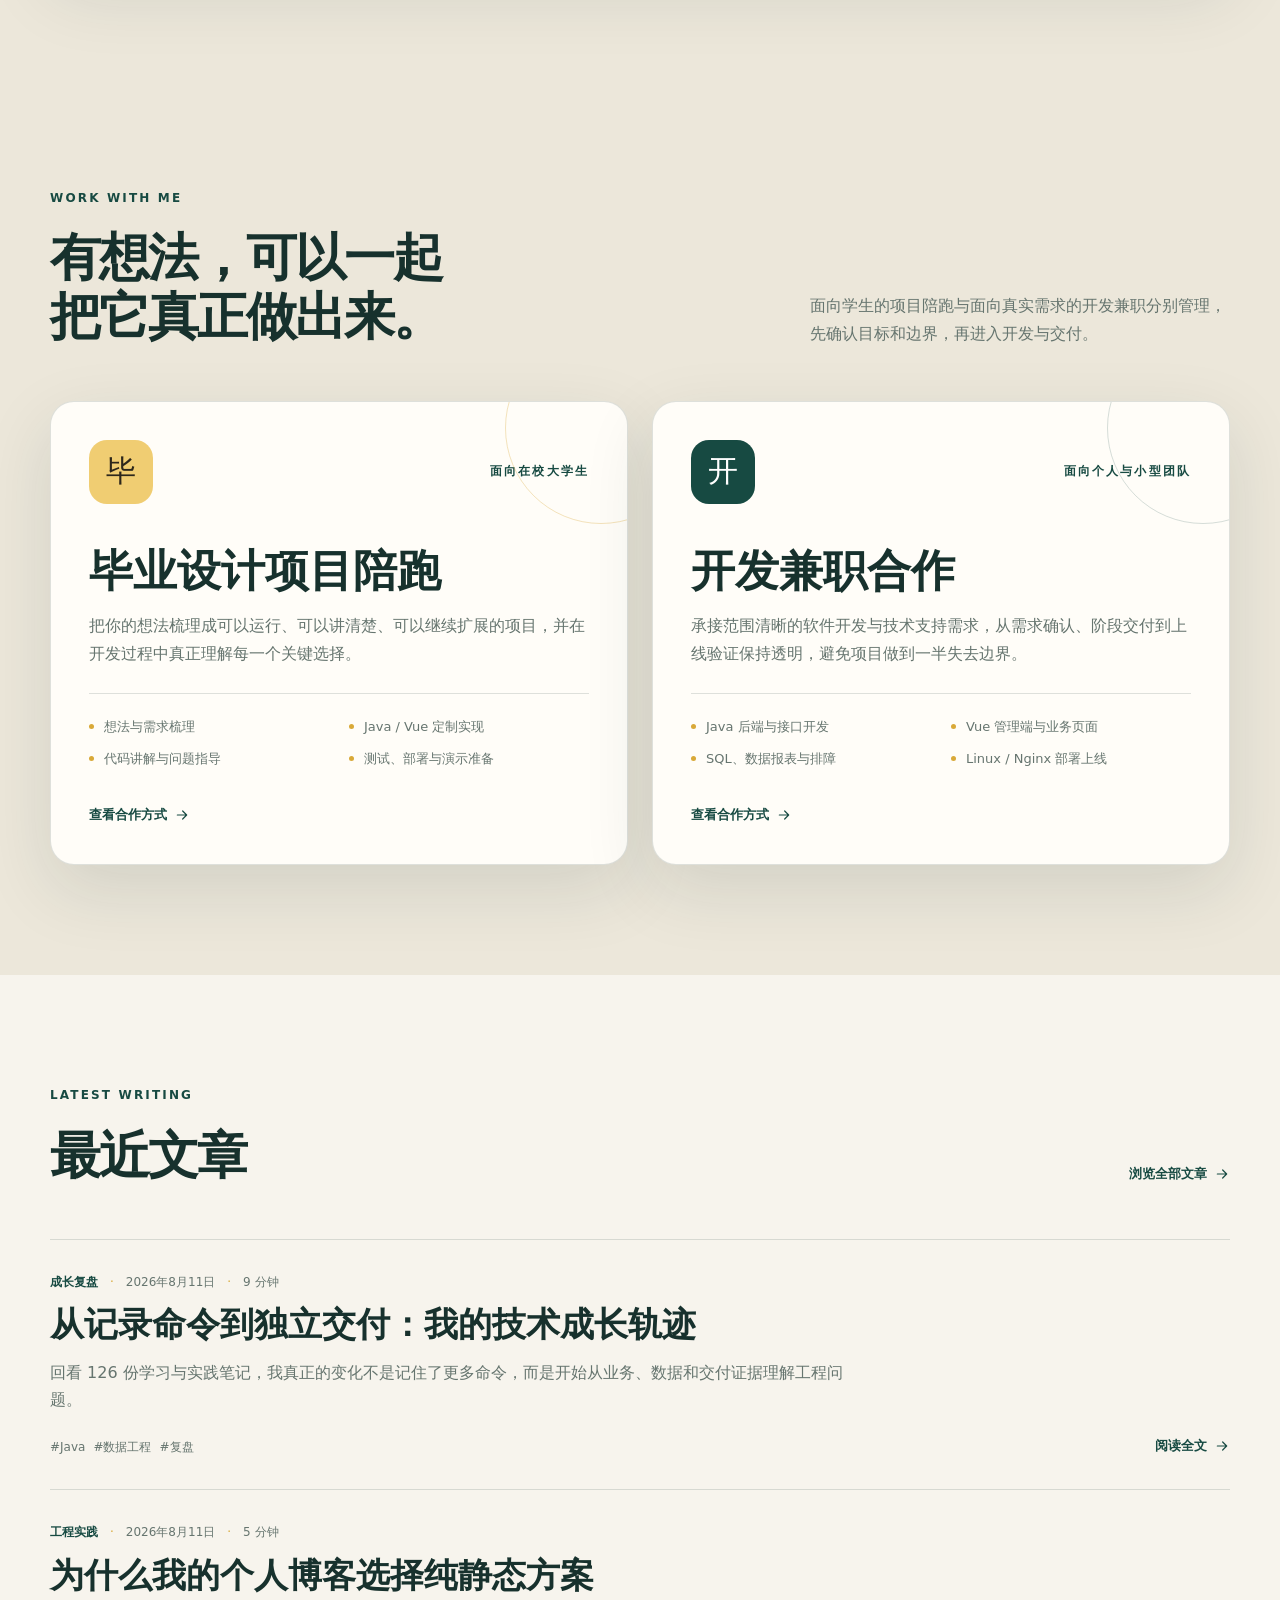
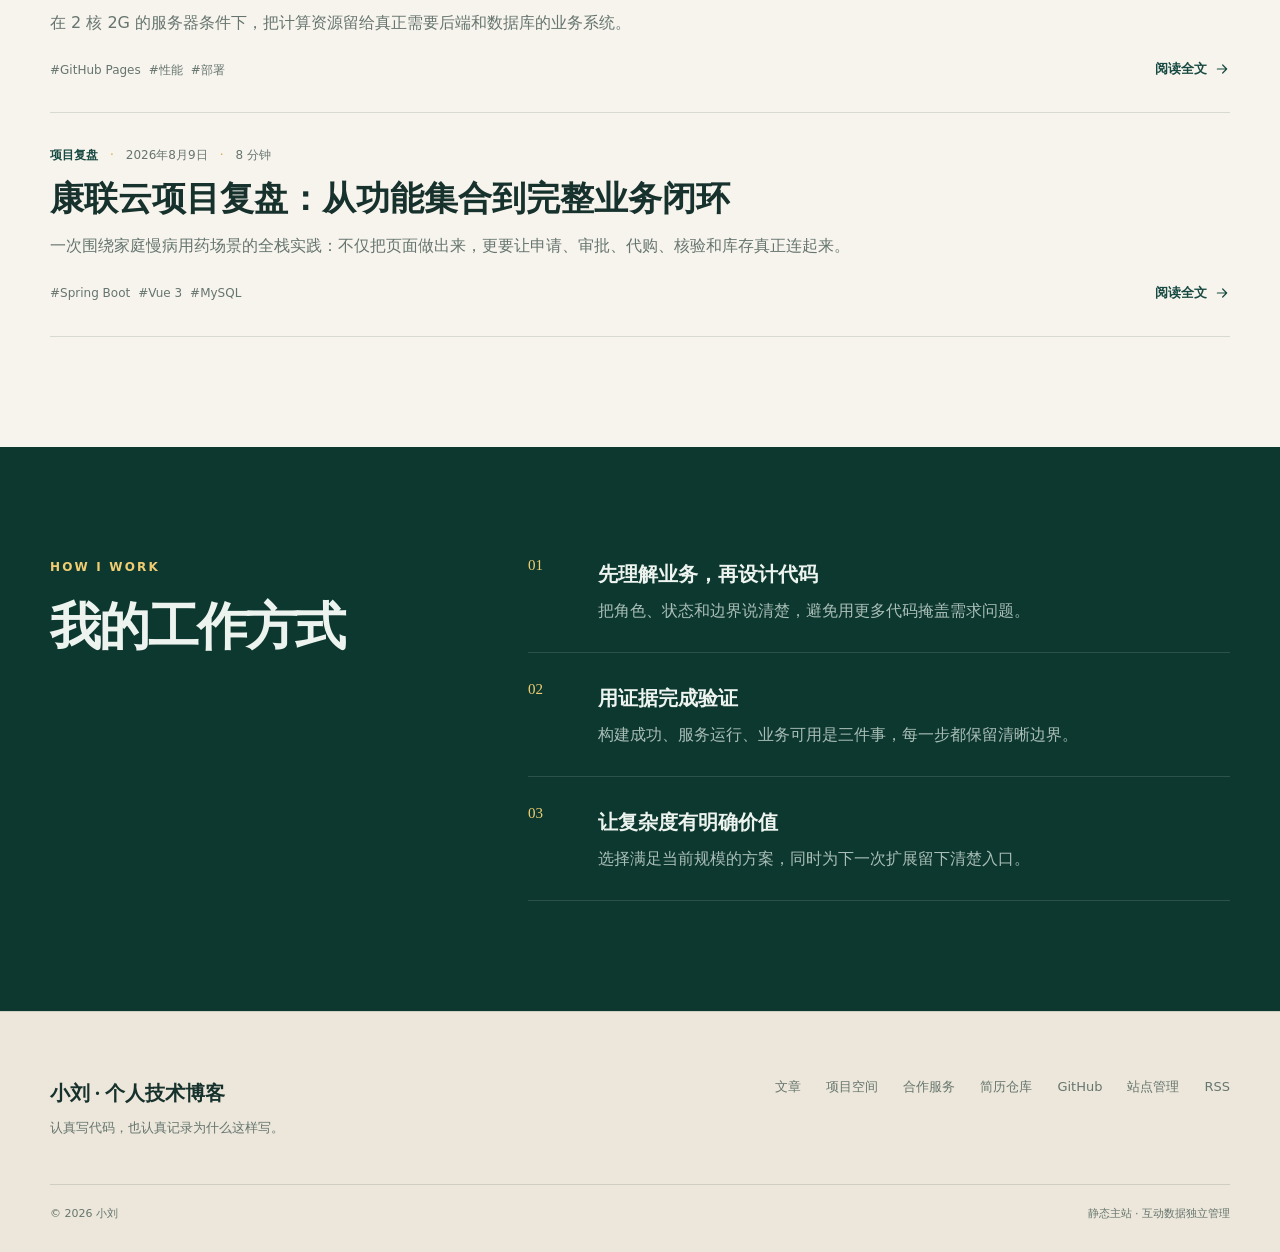
==== commit cf42e1b6: "feat: 增加合作留言与文章互动" ====
--- a/index.html
+++ b/index.html
@@ -4,8 +4,8 @@
     <meta charset="UTF-8" />
     <meta name="viewport" content="width=device-width, initial-scale=1.0" />
     <meta http-equiv="Content-Security-Policy" content="default-src 'self'; script-src 'self'; style-src 'self'; img-src 'self' data:; connect-src 'self'; object-src 'self'; frame-src 'self'; base-uri 'self'; form-action 'self'" />
-    <meta name="description" content="小刘的个人技术博客，记录 Java 后端、Vue 全栈实践、系统设计、项目复盘与简历成长轨迹。" />
-    <meta name="keywords" content="小刘,Java,Spring Boot,Vue,MySQL,个人博客,项目作品,简历" />
+    <meta name="description" content="小刘的个人技术博客，记录 Java 后端、Vue 全栈实践、项目复盘与成长轨迹，并提供毕设项目陪跑和开发兼职合作。" />
+    <meta name="keywords" content="小刘,Java,Spring Boot,Vue,MySQL,个人博客,项目作品,毕业设计指导,开发兼职" />
     <meta name="author" content="小刘" />
     <meta name="theme-color" content="#f7f4ed" />
     <meta property="og:type" content="website" />
@@ -33,6 +33,7 @@
           <a href="#/articles">文章</a>
           <a href="#/archive">归档</a>
           <a href="#/projects">项目空间</a>
+          <a href="#/services">合作服务</a>
           <a href="#/resume">简历仓库</a>
           <a href="#/about">关于我</a>
         </nav>
@@ -50,7 +51,7 @@
         </div>
       </div>
       <nav class="mobile-nav" id="mobile-nav" aria-label="移动端导航" hidden>
-        <a href="#/">首页</a><a href="#/articles">文章</a><a href="#/archive">归档</a><a href="#/projects">项目空间</a><a href="#/resume">简历仓库</a><a href="#/about">关于我</a>
+        <a href="#/">首页</a><a href="#/articles">文章</a><a href="#/archive">归档</a><a href="#/projects">项目空间</a><a href="#/services">合作服务</a><a href="#/resume">简历仓库</a><a href="#/about">关于我</a>
       </nav>
     </header>
 
@@ -65,14 +66,16 @@
         <div class="footer-links" aria-label="页脚导航">
           <a href="#/articles">文章</a>
           <a href="#/projects">项目空间</a>
+          <a href="#/services">合作服务</a>
           <a href="#/resume">简历仓库</a>
           <a href="https://github.com/liu020319" target="_blank" rel="noreferrer">GitHub</a>
+          <a href="#/manage">站点管理</a>
           <a href="./rss.xml">RSS</a>
         </div>
       </div>
       <div class="shell footer-bottom">
         <span>© <span id="current-year"></span> 小刘</span>
-        <span>静态主站 · 简历模块独立管理</span>
+        <span>静态主站 · 互动数据独立管理</span>
       </div>
     </footer>
 
@@ -92,6 +95,7 @@
     <noscript><div class="noscript">本站需要启用 JavaScript 才能浏览文章与项目。</div></noscript>
     <script src="./blog-assets/data.js"></script>
     <script src="./blog-assets/resume-repository.js"></script>
+    <script src="./blog-assets/interactions.js"></script>
     <script src="./blog-assets/app.js"></script>
   </body>
 </html>
--- a/blog-assets/styles.css
+++ b/blog-assets/styles.css
@@ -127,6 +127,18 @@
 .filter-panel { position: sticky; top: 112px; display: grid; }.filter-panel h2 { margin: 0 0 16px; font-size: 13px; letter-spacing: .08em; }.filter-tag { display: flex; justify-content: space-between; padding: 9px 0; color: var(--muted); font-size: 13px; }.filter-tag span { color: var(--muted); }.filter-tag:hover, .filter-tag.active { color: var(--brand); font-weight: 800; }.result-heading { display: flex; justify-content: space-between; padding-bottom: 18px; border-bottom: 1px solid var(--line); color: var(--muted); font-size: 13px; }.result-heading strong { color: var(--ink); }.empty-state { padding: 70px 20px; text-align: center; color: var(--muted); }
 .archive { max-width: 920px; }.archive-year { display: grid; grid-template-columns: 150px 1fr; gap: 50px; margin-bottom: 70px; }.archive-year h2 { margin: 0; color: var(--brand); font: 46px Georgia, serif; }.archive-year a { display: grid; grid-template-columns: 70px 1fr auto; align-items: center; gap: 20px; padding: 18px 0; border-bottom: 1px solid var(--line); }.archive-year a:hover span { color: var(--brand); }.archive-year time, .archive-year small { color: var(--muted); font-size: 12px; }.archive-year span { font-family: Georgia, "Songti SC", serif; font-size: 19px; }
 .project-grid { display: grid; grid-template-columns: repeat(2, 1fr); gap: 24px; }.project-grid .project-card { min-height: 510px; }.project-grid .project-card h3 { font-size: 38px; }.project-coming { place-content: center; border-style: dashed; box-shadow: none; }.project-coming::before { display: none; }.coming-plus { width: 64px; height: 64px; display: grid; place-items: center; margin-bottom: 10px; border: 1px solid var(--line); border-radius: 50%; color: var(--brand); font: 36px Georgia, serif; }.project-coming code { padding: 2px 5px; border-radius: 5px; background: var(--paper-deep); }.project-note { display: grid; grid-template-columns: 190px 1fr; gap: 30px; margin-top: 38px; padding: 24px 28px; border-left: 3px solid var(--gold); background: var(--surface); }.project-note p { margin: 0; color: var(--muted); }
+.service-preview-section { background: var(--paper-deep); }
+.service-grid { display: grid; grid-template-columns: repeat(2, 1fr); gap: 24px; }
+.service-card { position: relative; overflow: hidden; min-height: 440px; display: flex; flex-direction: column; padding: 38px; border: 1px solid var(--line); border-radius: var(--radius); background: var(--surface-solid); box-shadow: var(--shadow); }
+.service-card::after { content: ''; position: absolute; right: -70px; top: -70px; width: 190px; height: 190px; border: 1px solid color-mix(in srgb, var(--brand) 18%, transparent); border-radius: 50%; }.service-card.accent-gold::after { border-color: color-mix(in srgb, var(--gold) 32%, transparent); }
+.service-card-head { display: flex; justify-content: space-between; align-items: center; gap: 20px; }.service-card-head > span { width: 64px; height: 64px; display: grid; place-items: center; border-radius: 18px; color: #fff; background: var(--brand); font: 30px Georgia, serif; }.service-card.accent-gold .service-card-head > span { color: #2d271b; background: var(--gold-soft); }.service-card-head .eyebrow { margin: 0; }
+.service-card h3 { max-width: 480px; margin: 42px 0 14px; font-family: Georgia, "Songti SC", serif; font-size: clamp(30px, 4vw, 44px); line-height: 1.2; }.service-card > p { margin: 0; color: var(--muted); }
+.service-card ul { display: grid; grid-template-columns: 1fr 1fr; gap: 10px 20px; margin: 26px 0 34px; padding: 22px 0 0; border-top: 1px solid var(--line); list-style: none; }.service-card li { position: relative; padding-left: 15px; color: var(--muted); font-size: 13px; }.service-card li::before { content: ''; position: absolute; left: 0; top: .65em; width: 5px; height: 5px; border-radius: 50%; background: var(--gold); }.service-card > .text-link { margin-top: auto; align-self: flex-start; }
+.services-main { background: var(--paper-deep); }.service-grid.detailed .service-card { min-height: 500px; }
+.service-process { color: #edf4ef; background: var(--brand-strong); }.service-process .eyebrow { color: var(--gold-soft); }.service-process .section-heading > p { color: #a9beb7; }
+.process-grid { display: grid; grid-template-columns: repeat(4, 1fr); gap: 0; margin: 28px 0 0; padding: 0; border-top: 1px solid rgba(255,255,255,.13); list-style: none; }.process-grid li { min-height: 250px; padding: 30px 28px; border-right: 1px solid rgba(255,255,255,.13); }.process-grid li:last-child { border-right: 0; }.process-grid span { color: var(--gold-soft); font: 14px Georgia, serif; }.process-grid h3 { margin: 40px 0 10px; font-size: 20px; }.process-grid p { margin: 0; color: #a9beb7; font-size: 13px; }
+.cooperation-boundaries { background: var(--paper); }.boundary-grid { display: grid; grid-template-columns: 1fr 1fr; gap: 24px; }.boundary-grid article { padding: 36px; border: 1px solid var(--line); border-radius: 18px; background: var(--surface); }.boundary-grid h2 { margin: 12px 0 15px; font-family: Georgia, "Songti SC", serif; font-size: 31px; }.boundary-grid article > p:not(.eyebrow) { color: var(--muted); }.boundary-grid strong { display: block; margin-top: 24px; padding-top: 20px; border-top: 1px solid var(--line); color: var(--brand); font-size: 13px; }
+.service-contact { background: var(--paper-deep); }.service-contact-layout { display: grid; grid-template-columns: .8fr 1.2fr; gap: 75px; align-items: start; }.service-contact-copy { position: sticky; top: 112px; }.service-contact-copy h2 { margin: 8px 0 16px; font-family: Georgia, "Songti SC", serif; font-size: clamp(36px, 5vw, 58px); }.service-contact-copy > p:not(.eyebrow) { margin: 0 0 26px; color: var(--muted); }.contact-form { display: grid; gap: 18px; padding: 32px; border: 1px solid var(--line); border-radius: 18px; background: var(--surface-solid); box-shadow: var(--shadow); }.contact-form > .primary-button { justify-self: start; }
 .about-intro { display: grid; grid-template-columns: 1fr 320px; gap: 90px; align-items: center; }.portrait-card { min-height: 330px; display: flex; flex-direction: column; justify-content: flex-end; padding: 30px; border-radius: 140px 140px 24px 24px; color: #eaf4ef; background: var(--brand-strong); box-shadow: var(--shadow); }.portrait-card > span { flex: 1; display: grid; place-items: center; color: var(--gold-soft); font: 76px Georgia, serif; }.portrait-card p { margin: 0; font-weight: 700; }.portrait-card small { color: #a9beb7; }.about-grid { display: grid; grid-template-columns: .6fr 1.4fr; gap: 90px; }.large-copy { margin: 0 0 45px; font-family: Georgia, "Songti SC", serif; font-size: 27px; line-height: 1.7; }.skill-grid { display: grid; grid-template-columns: repeat(2, 1fr); gap: 18px; }.skill-grid article { padding: 25px; border: 1px solid var(--line); border-radius: 16px; background: var(--surface); }.skill-grid span { color: var(--gold); font: 14px Georgia, serif; }.skill-grid h3 { margin: 12px 0 7px; }.skill-grid p { margin: 0; color: var(--muted); font-size: 14px; }
 
 .resume-current { background: var(--paper-deep); }
@@ -175,15 +187,22 @@
 .dialog-help { margin: 0; color: var(--muted); font-size: 13px; }
 .form-grid { display: grid; grid-template-columns: 1fr 1fr; gap: 16px; }.field-wide { grid-column: 1 / -1; }
 .field-label { display: grid; gap: 7px; color: var(--muted); font-size: 12px; font-weight: 700; }
-.field-label input, .field-label textarea { width: 100%; padding: 11px 12px; border: 1px solid var(--line); border-radius: 9px; outline: 0; color: var(--ink); background: var(--paper); font: inherit; font-size: 14px; }
-.field-label input:focus, .field-label textarea:focus { border-color: var(--brand); box-shadow: 0 0 0 3px color-mix(in srgb, var(--brand) 12%, transparent); }
+.field-label input, .field-label textarea, .field-label select { width: 100%; padding: 11px 12px; border: 1px solid var(--line); border-radius: 9px; outline: 0; color: var(--ink); background: var(--paper); font: inherit; font-size: 14px; }
+.field-label input:focus, .field-label textarea:focus, .field-label select:focus { border-color: var(--brand); box-shadow: 0 0 0 3px color-mix(in srgb, var(--brand) 12%, transparent); }
 .field-label textarea { resize: vertical; line-height: 1.6; }.checkbox-label, .privacy-confirm { display: flex; align-items: flex-start; gap: 9px; color: var(--muted); font-size: 12px; line-height: 1.6; }
 .checkbox-label { align-items: center; padding-top: 30px; }.checkbox-label input, .privacy-confirm input { flex: 0 0 auto; margin-top: 2px; accent-color: var(--brand); }
 .privacy-confirm { padding: 14px; border: 1px solid color-mix(in srgb, var(--gold) 38%, var(--line)); border-radius: 10px; background: color-mix(in srgb, var(--gold-soft) 16%, transparent); }
-.form-message { min-height: 20px; margin: 0; color: #a53f36; font-size: 12px; }.form-message[data-type="info"] { color: var(--brand); }
+.form-message { min-height: 20px; margin: 0; color: #a53f36; font-size: 12px; }.form-message[data-type="info"] { color: var(--brand); }.form-message[data-type="success"] { color: #2c755a; }
+.form-trap { position: absolute !important; left: -10000px !important; width: 1px !important; height: 1px !important; overflow: hidden !important; }
 .dialog-actions { display: flex; justify-content: flex-end; gap: 10px; }.dialog-actions button:disabled { opacity: .55; cursor: wait; }
 
 .article-header { padding: 90px 0 70px; border-bottom: 1px solid var(--line); background: linear-gradient(135deg, var(--paper), var(--paper-deep)); }.article-shell { max-width: 900px; }.back-link { display: inline-block; margin-bottom: 46px; color: var(--muted); font-size: 13px; }.back-link:hover { color: var(--brand); }.article-header h1 { max-width: 850px; margin: 18px 0 20px; font-family: Georgia, "Songti SC", serif; font-size: clamp(42px, 6vw, 67px); line-height: 1.16; letter-spacing: -.045em; }.article-header p { max-width: 750px; margin: 0; color: var(--muted); font-size: 18px; }.article-layout { max-width: 1050px; display: grid; grid-template-columns: 190px minmax(0, 720px); gap: 70px; align-items: start; padding-top: 70px; padding-bottom: 110px; }.toc { position: sticky; top: 110px; display: grid; gap: 10px; padding-left: 18px; border-left: 1px solid var(--line); }.toc strong { margin-bottom: 5px; font-size: 12px; letter-spacing: .08em; }.toc a { color: var(--muted); font-size: 12px; }.toc a:hover { color: var(--brand); }.article-body { min-width: 0; color: color-mix(in srgb, var(--ink) 92%, var(--muted)); font-family: Georgia, "Songti SC", "Microsoft YaHei", serif; font-size: 17px; line-height: 2; }.article-body .lead { margin-top: 0; font-size: 22px; line-height: 1.8; }.article-body h2 { scroll-margin-top: 110px; margin: 60px 0 18px; color: var(--ink); font-size: 29px; line-height: 1.4; }.article-body ul, .article-body ol { padding-left: 1.4em; }.article-body li { margin: 8px 0; }.article-body blockquote { margin: 36px 0; padding: 20px 24px; border-left: 3px solid var(--gold); color: var(--muted); background: var(--surface); }.article-body pre { position: relative; overflow-x: auto; margin: 34px 0; padding: 25px; border-radius: 14px; color: #d8e8e2; background: #122b27; font: 14px/1.8 ui-monospace, SFMono-Regular, Consolas, monospace; }.copy-button { position: absolute; right: 10px; top: 10px; padding: 5px 9px; border: 1px solid rgba(255,255,255,.16); border-radius: 6px; color: #bbcec7; background: rgba(0,0,0,.12); cursor: pointer; font-size: 11px; }.article-end { margin-top: 70px; padding-top: 35px; border-top: 1px solid var(--line); text-align: center; }.article-end > span { color: var(--gold); font: 12px Georgia, serif; letter-spacing: .28em; }.article-end p { color: var(--muted); font-family: Inter, "Microsoft YaHei", sans-serif; font-size: 14px; }.article-end > div { display: flex; justify-content: center; gap: 10px; margin-top: 22px; }
+.article-community { padding: 90px 0 110px; border-top: 1px solid var(--line); background: var(--paper-deep); }.community-layout { max-width: 1050px; display: grid; grid-template-columns: .68fr 1.32fr; gap: 75px; align-items: start; }.like-panel { position: sticky; top: 110px; }.like-panel h2, .comment-heading h2 { margin: 10px 0 18px; font-family: Georgia, "Songti SC", serif; font-size: 32px; line-height: 1.25; }.like-panel > p:last-child { color: var(--muted); font-size: 12px; }
+.like-button { width: 150px; height: 150px; display: grid; grid-template-columns: 1fr; place-content: center; justify-items: center; margin: 28px 0 18px; border: 1px solid var(--line); border-radius: 50%; color: var(--brand); background: var(--surface-solid); box-shadow: var(--shadow); cursor: pointer; transition: transform .2s, border-color .2s; }.like-button:hover { transform: translateY(-3px); border-color: var(--gold); }.like-button span { color: var(--gold); font-size: 30px; line-height: 1; }.like-button strong { margin-top: 5px; font: 30px Georgia, serif; }.like-button small { color: var(--muted); }.like-button.liked { border-color: color-mix(in srgb, var(--gold) 65%, var(--line)); background: color-mix(in srgb, var(--gold-soft) 16%, var(--surface-solid)); }
+.comment-heading { display: flex; justify-content: space-between; align-items: end; gap: 20px; padding-bottom: 18px; border-bottom: 1px solid var(--line); }.comment-heading .eyebrow { margin: 0; }.comment-heading h2 { margin-bottom: 0; }.comment-heading > span { color: var(--muted); font-size: 12px; }.comment-list { display: grid; margin-bottom: 35px; }.comment-item { padding: 24px 0; border-bottom: 1px solid var(--line); }.comment-item > div { display: flex; justify-content: space-between; gap: 20px; }.comment-item strong { color: var(--ink); }.comment-item time { color: var(--muted); font-size: 11px; }.comment-item p { margin: 10px 0 0; color: var(--muted); white-space: pre-wrap; }.comment-loading, .comment-empty { padding: 35px 0; color: var(--muted); font-size: 13px; }.comment-form { display: grid; gap: 16px; padding: 28px; border: 1px solid var(--line); border-radius: 16px; background: var(--surface-solid); }.comment-form h3 { margin: 0; font-size: 23px; }.comment-form > p:not(.form-message) { margin: -8px 0 4px; color: var(--muted); font-size: 12px; }.comment-form > .primary-button { justify-self: start; }
+.manage-loading { min-height: 70vh; display: grid; place-items: center; color: var(--muted); }.manage-login-card { min-height: 420px; display: grid; place-content: center; justify-items: center; text-align: center; }.manage-login-card > span { color: var(--gold); font: 46px Georgia, serif; letter-spacing: .12em; }.manage-login-card h2 { margin: 22px 0 8px; font-family: Georgia, "Songti SC", serif; font-size: 36px; }.manage-login-card p { margin: 0 0 25px; color: var(--muted); }
+.manage-hero-grid { display: flex; justify-content: space-between; align-items: end; gap: 35px; }.manage-summary { padding-top: 35px; padding-bottom: 35px; background: var(--paper-deep); }.summary-grid { display: grid; grid-template-columns: repeat(3, 1fr); gap: 18px; }.summary-grid article { padding: 25px; border: 1px solid var(--line); border-radius: 14px; background: var(--surface); }.summary-grid span { color: var(--brand); font: 40px Georgia, serif; }.summary-grid p { margin: 5px 0 0; color: var(--muted); font-size: 12px; }
+.manage-content { background: var(--paper); }.manage-columns { display: grid; grid-template-columns: 1fr 1fr; gap: 34px; align-items: start; }.manage-section-heading { margin-bottom: 20px; }.manage-section-heading h2 { margin: 8px 0 0; font-family: Georgia, "Songti SC", serif; font-size: 34px; }.manage-list { display: grid; gap: 15px; }.manage-item { padding: 24px; border: 1px solid var(--line); border-radius: 15px; background: var(--surface-solid); }.manage-item-head { display: flex; justify-content: space-between; gap: 20px; }.manage-item-head h3 { margin: 10px 0 0; font-size: 16px; line-height: 1.5; }.manage-item-head time { flex: 0 0 auto; color: var(--muted); font-size: 10px; }.manage-item > p { color: var(--muted); white-space: pre-wrap; }.status-pill { display: inline-flex; padding: 4px 8px; border-radius: 99px; color: var(--muted); background: var(--paper-deep); font-size: 10px; font-weight: 800; }.status-pending, .status-new { color: #875d18; background: color-mix(in srgb, var(--gold-soft) 28%, transparent); }.status-approved, .status-contacted { color: var(--brand); background: color-mix(in srgb, var(--brand) 10%, transparent); }.status-closed { color: var(--muted); }.manage-actions { display: flex; flex-wrap: wrap; align-items: center; gap: 9px; margin-top: 20px; }.manage-actions .primary-button, .manage-actions .secondary-button { min-height: 38px; padding: 8px 13px; font-size: 11px; }.manage-actions select { min-height: 38px; padding: 7px 10px; border: 1px solid var(--line); border-radius: 8px; color: var(--ink); background: var(--paper); }.contact-value { display: flex; justify-content: space-between; gap: 18px; width: 100%; margin-top: 16px; padding: 12px 14px; border: 1px solid var(--line); border-radius: 9px; color: var(--brand); background: var(--paper-deep); cursor: pointer; text-align: left; }.contact-value small { color: var(--muted); }.manage-empty { padding: 45px 20px; border: 1px dashed var(--line); border-radius: 14px; color: var(--muted); text-align: center; }
 .not-found { min-height: 70vh; display: grid; place-items: center; text-align: center; }.not-found span { color: var(--gold); font: 120px/1 Georgia, serif; opacity: .55; }.not-found h1 { margin: 12px 0; font: 44px Georgia, "Songti SC", serif; }.not-found p { margin-bottom: 28px; color: var(--muted); }
 
 .site-footer { padding: 64px 0 28px; border-top: 1px solid var(--line); background: var(--paper-deep); }.footer-grid { display: flex; justify-content: space-between; gap: 40px; }.footer-brand { font-family: Georgia, "Songti SC", serif; font-size: 20px; font-weight: 800; }.footer-grid p { margin: 7px 0 0; color: var(--muted); font-size: 13px; }.footer-links { display: flex; flex-wrap: wrap; gap: 25px; color: var(--muted); font-size: 13px; }.footer-links a:hover { color: var(--brand); }.footer-bottom { display: flex; justify-content: space-between; margin-top: 45px; padding-top: 20px; border-top: 1px solid var(--line); color: var(--muted); font-size: 11px; }
@@ -194,15 +213,15 @@
   .hero { min-height: auto; }.hero-grid { grid-template-columns: 1fr; gap: 55px; padding: 70px 0 90px; }.hero-visual { min-height: 370px; }.code-window { width: min(90%, 430px); }.orbit-one { width: 370px; height: 370px; }.orbit-two { width: 290px; height: 290px; }
   .section { padding: 80px 0; }.section-heading, .project-featured, .principles-grid, .about-grid { grid-template-columns: 1fr; }.section-heading { gap: 20px; }.project-featured .project-card-top { grid-row: auto; flex-direction: row; }.principles-grid { gap: 45px; }
   .articles-layout { grid-template-columns: 1fr; gap: 35px; }.filter-panel { position: static; display: flex; overflow-x: auto; gap: 8px; padding-bottom: 5px; }.filter-panel h2 { display: none; }.filter-tag { flex: 0 0 auto; gap: 8px; padding: 7px 11px; border: 1px solid var(--line); border-radius: 99px; }.filter-tag.active { background: var(--surface); }
-  .project-grid { grid-template-columns: 1fr; }.article-layout { grid-template-columns: 1fr; }.toc { display: none; }.about-intro { grid-template-columns: 1fr; gap: 50px; }.portrait-card { width: min(100%, 320px); }.archive-year { grid-template-columns: 100px 1fr; gap: 25px; }.resume-hero-grid { grid-template-columns: 1fr; }.resume-admin-actions { justify-content: flex-start; }.resume-showcase { grid-template-columns: 1fr; }.resume-showcase-copy { border-right: 0; border-bottom: 1px solid var(--line); }.resume-history-grid, .resume-method-grid { grid-template-columns: 1fr; }.resume-history-heading { position: static; }.resume-history-grid { gap: 45px; }
+  .project-grid, .service-grid, .boundary-grid, .manage-columns { grid-template-columns: 1fr; }.process-grid { grid-template-columns: repeat(2, 1fr); }.process-grid li:nth-child(2) { border-right: 0; }.process-grid li { border-bottom: 1px solid rgba(255,255,255,.13); }.process-grid li:nth-child(n+3) { border-bottom: 0; }.article-layout, .community-layout { grid-template-columns: 1fr; }.community-layout { gap: 45px; }.like-panel { position: static; }.toc { display: none; }.about-intro { grid-template-columns: 1fr; gap: 50px; }.portrait-card { width: min(100%, 320px); }.archive-year { grid-template-columns: 100px 1fr; gap: 25px; }.resume-hero-grid { grid-template-columns: 1fr; }.resume-admin-actions { justify-content: flex-start; }.resume-showcase { grid-template-columns: 1fr; }.resume-showcase-copy { border-right: 0; border-bottom: 1px solid var(--line); }.resume-history-grid, .resume-method-grid { grid-template-columns: 1fr; }.resume-history-heading { position: static; }.resume-history-grid { gap: 45px; }.service-contact-layout { grid-template-columns: 1fr; gap: 45px; }.service-contact-copy { position: static; }
 }
 
 @media (max-width: 620px) {
   .shell { width: min(calc(100% - 28px), var(--shell)); }.header-actions { gap: 5px; }.icon-button { width: 37px; height: 37px; }
   .hero h1 { font-size: 47px; }.hero-intro { font-size: 16px; }.hero-notes { flex-wrap: wrap; gap: 7px 12px; }.hero-notes span + span::before { margin-right: 12px; }.hero-visual { min-height: 320px; }.orbit-one { width: 305px; height: 305px; }.orbit-two { width: 245px; height: 245px; }.code-window pre { padding: 22px 18px 28px; font-size: 11px; }.floating-chip { font-size: 8px; }.chip-one { right: 4px; }.chip-two { left: 0; }
   .section-heading.compact { grid-template-columns: 1fr; }.section-heading.compact .text-link { margin-top: 8px; }.project-card, .project-featured { min-height: 0; padding: 26px; }.project-index { width: 70px; height: 70px; border-radius: 20px; font-size: 34px; }.project-card h3 { font-size: 37px; }.project-actions { display: grid; }.post-card-bottom { align-items: flex-start; flex-direction: column; }.principle-list article { grid-template-columns: 38px 1fr; }
-  .page-hero { padding: 70px 0 50px; }.page-hero h1 { font-size: 56px; }.archive-year { grid-template-columns: 1fr; gap: 12px; }.archive-year h2 { font-size: 36px; }.archive-year a { grid-template-columns: 56px 1fr; }.archive-year small { display: none; }.project-note { grid-template-columns: 1fr; gap: 7px; }.skill-grid { grid-template-columns: 1fr; }.large-copy { font-size: 23px; }
-  .article-header { padding: 65px 0 50px; }.article-header h1 { font-size: 42px; }.article-header p { font-size: 16px; }.article-layout { padding-top: 45px; }.article-body { font-size: 16px; }.article-body .lead { font-size: 19px; }.article-body h2 { font-size: 25px; }.article-end > div { display: grid; }.resume-admin-actions { display: grid; }.service-notice .shell { display: grid; gap: 4px; }.resume-showcase-copy { padding: 30px 24px; }.resume-showcase-copy h3 { font-size: 31px; }.resume-actions { display: grid; }.resume-preview { min-height: 500px; padding: 12px; }.resume-preview object { min-height: 476px; }.resume-version { grid-template-columns: 1fr; gap: 8px; }.resume-timeline::before { display: none; }.resume-version-marker { padding-top: 0; }.resume-version-marker i { border-color: var(--paper); }.resume-version-head { align-items: flex-start; flex-direction: column; }.resume-version-actions { flex-wrap: wrap; }.resume-dialog-panel { padding: 22px 18px; }.form-grid { grid-template-columns: 1fr; }.field-wide { grid-column: auto; }.checkbox-label { padding-top: 0; }.dialog-actions { display: grid; }.footer-grid, .footer-bottom { align-items: flex-start; flex-direction: column; }.footer-bottom { gap: 8px; }.search-dialog { margin-top: 74px; }
+  .page-hero { padding: 70px 0 50px; }.page-hero h1 { font-size: 56px; }.archive-year { grid-template-columns: 1fr; gap: 12px; }.archive-year h2 { font-size: 36px; }.archive-year a { grid-template-columns: 56px 1fr; }.archive-year small { display: none; }.project-note { grid-template-columns: 1fr; gap: 7px; }.service-card { min-height: 0; padding: 26px; }.service-card h3 { margin-top: 32px; font-size: 34px; }.service-card ul { grid-template-columns: 1fr; }.process-grid { grid-template-columns: 1fr; }.process-grid li, .process-grid li:nth-child(2), .process-grid li:nth-child(n+3) { min-height: 0; border-right: 0; border-bottom: 1px solid rgba(255,255,255,.13); }.process-grid li:last-child { border-bottom: 0; }.process-grid h3 { margin-top: 22px; }.boundary-grid article { padding: 26px; }.contact-form { padding: 22px 18px; }.skill-grid { grid-template-columns: 1fr; }.large-copy { font-size: 23px; }
+  .article-header { padding: 65px 0 50px; }.article-header h1 { font-size: 42px; }.article-header p { font-size: 16px; }.article-layout { padding-top: 45px; }.article-body { font-size: 16px; }.article-body .lead { font-size: 19px; }.article-body h2 { font-size: 25px; }.article-end > div { display: grid; }.article-community { padding: 65px 0; }.like-button { width: 120px; height: 120px; }.comment-heading { align-items: flex-start; flex-direction: column; }.comment-form { padding: 22px 18px; }.manage-hero-grid, .manage-item-head { align-items: flex-start; flex-direction: column; }.summary-grid { grid-template-columns: 1fr; }.resume-admin-actions { display: grid; }.service-notice .shell { display: grid; gap: 4px; }.resume-showcase-copy { padding: 30px 24px; }.resume-showcase-copy h3 { font-size: 31px; }.resume-actions { display: grid; }.resume-preview { min-height: 500px; padding: 12px; }.resume-preview object { min-height: 476px; }.resume-version { grid-template-columns: 1fr; gap: 8px; }.resume-timeline::before { display: none; }.resume-version-marker { padding-top: 0; }.resume-version-marker i { border-color: var(--paper); }.resume-version-head { align-items: flex-start; flex-direction: column; }.resume-version-actions { flex-wrap: wrap; }.resume-dialog-panel { padding: 22px 18px; }.form-grid { grid-template-columns: 1fr; }.field-wide { grid-column: auto; }.checkbox-label { padding-top: 0; }.dialog-actions { display: grid; }.footer-grid, .footer-bottom { align-items: flex-start; flex-direction: column; }.footer-bottom { gap: 8px; }.search-dialog { margin-top: 74px; }
 }
 
 @media (prefers-reduced-motion: reduce) { *, *::before, *::after { scroll-behavior: auto !important; transition: none !important; } }
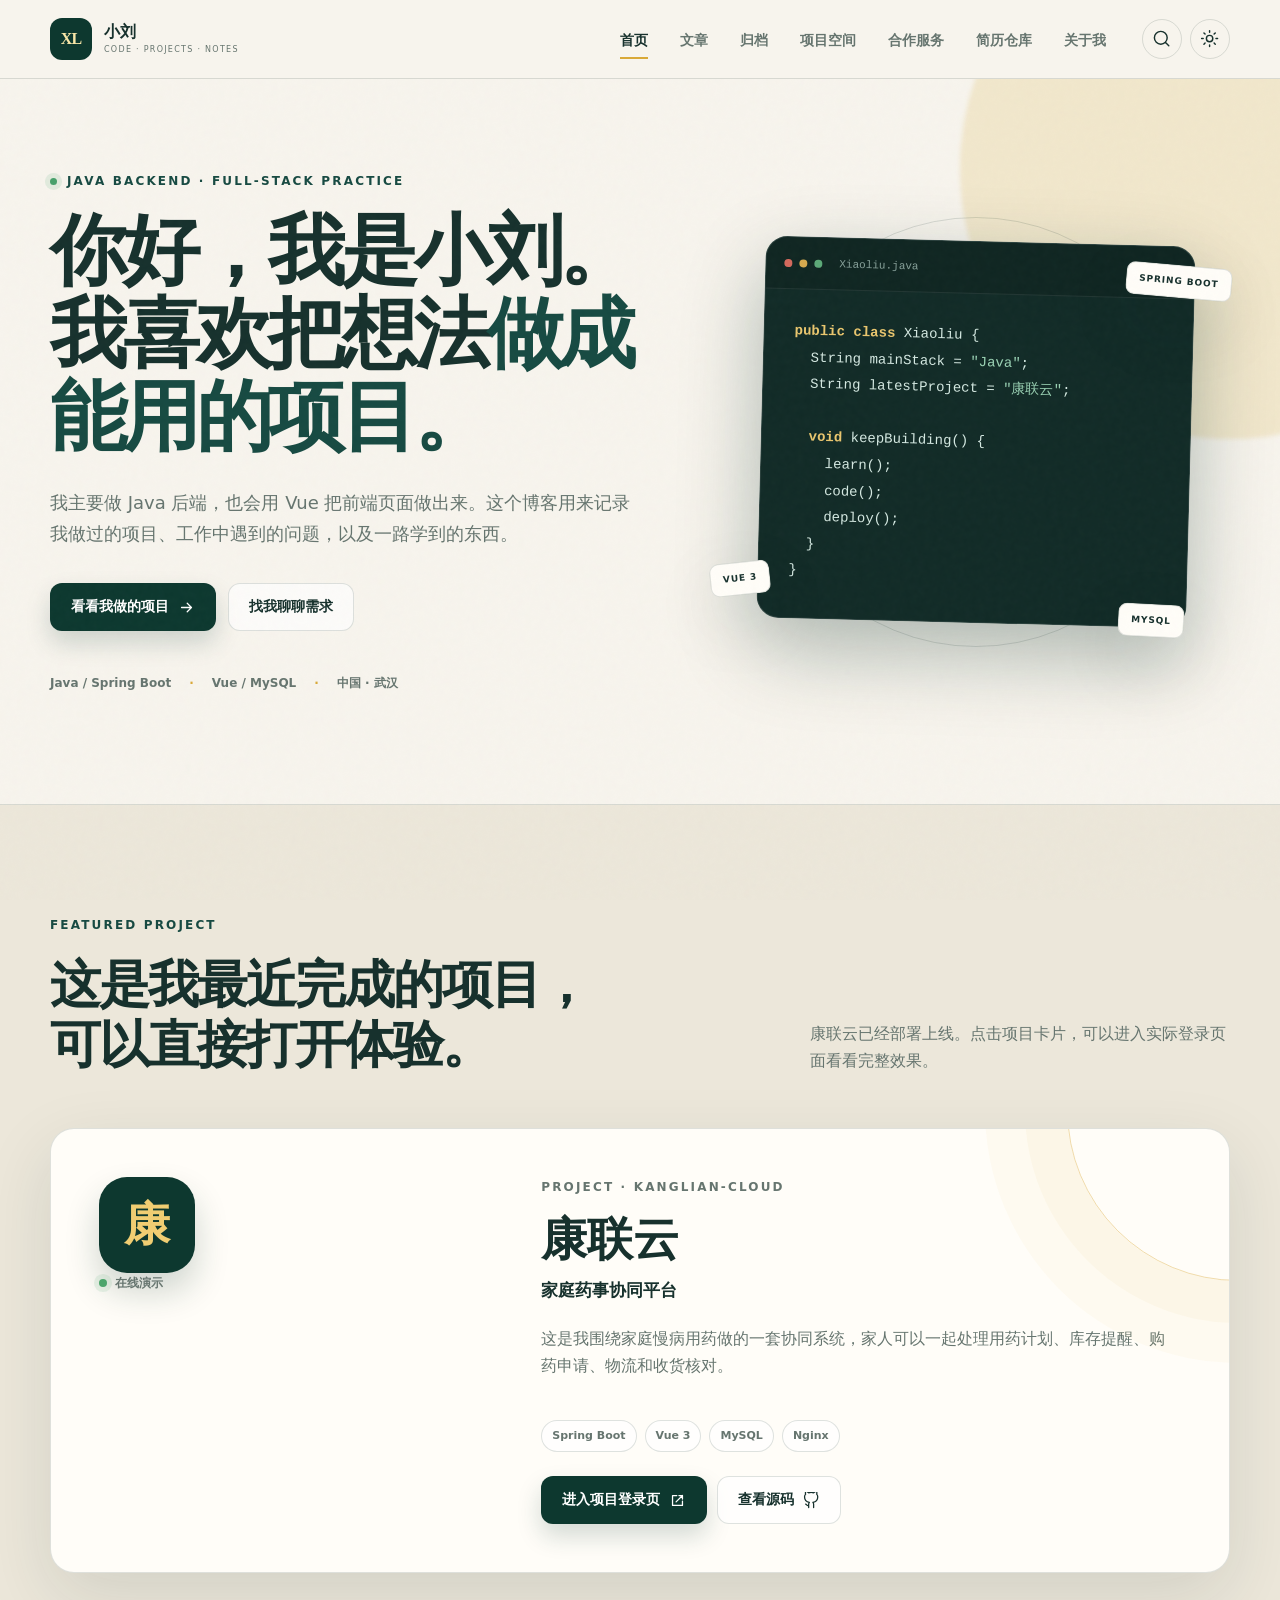
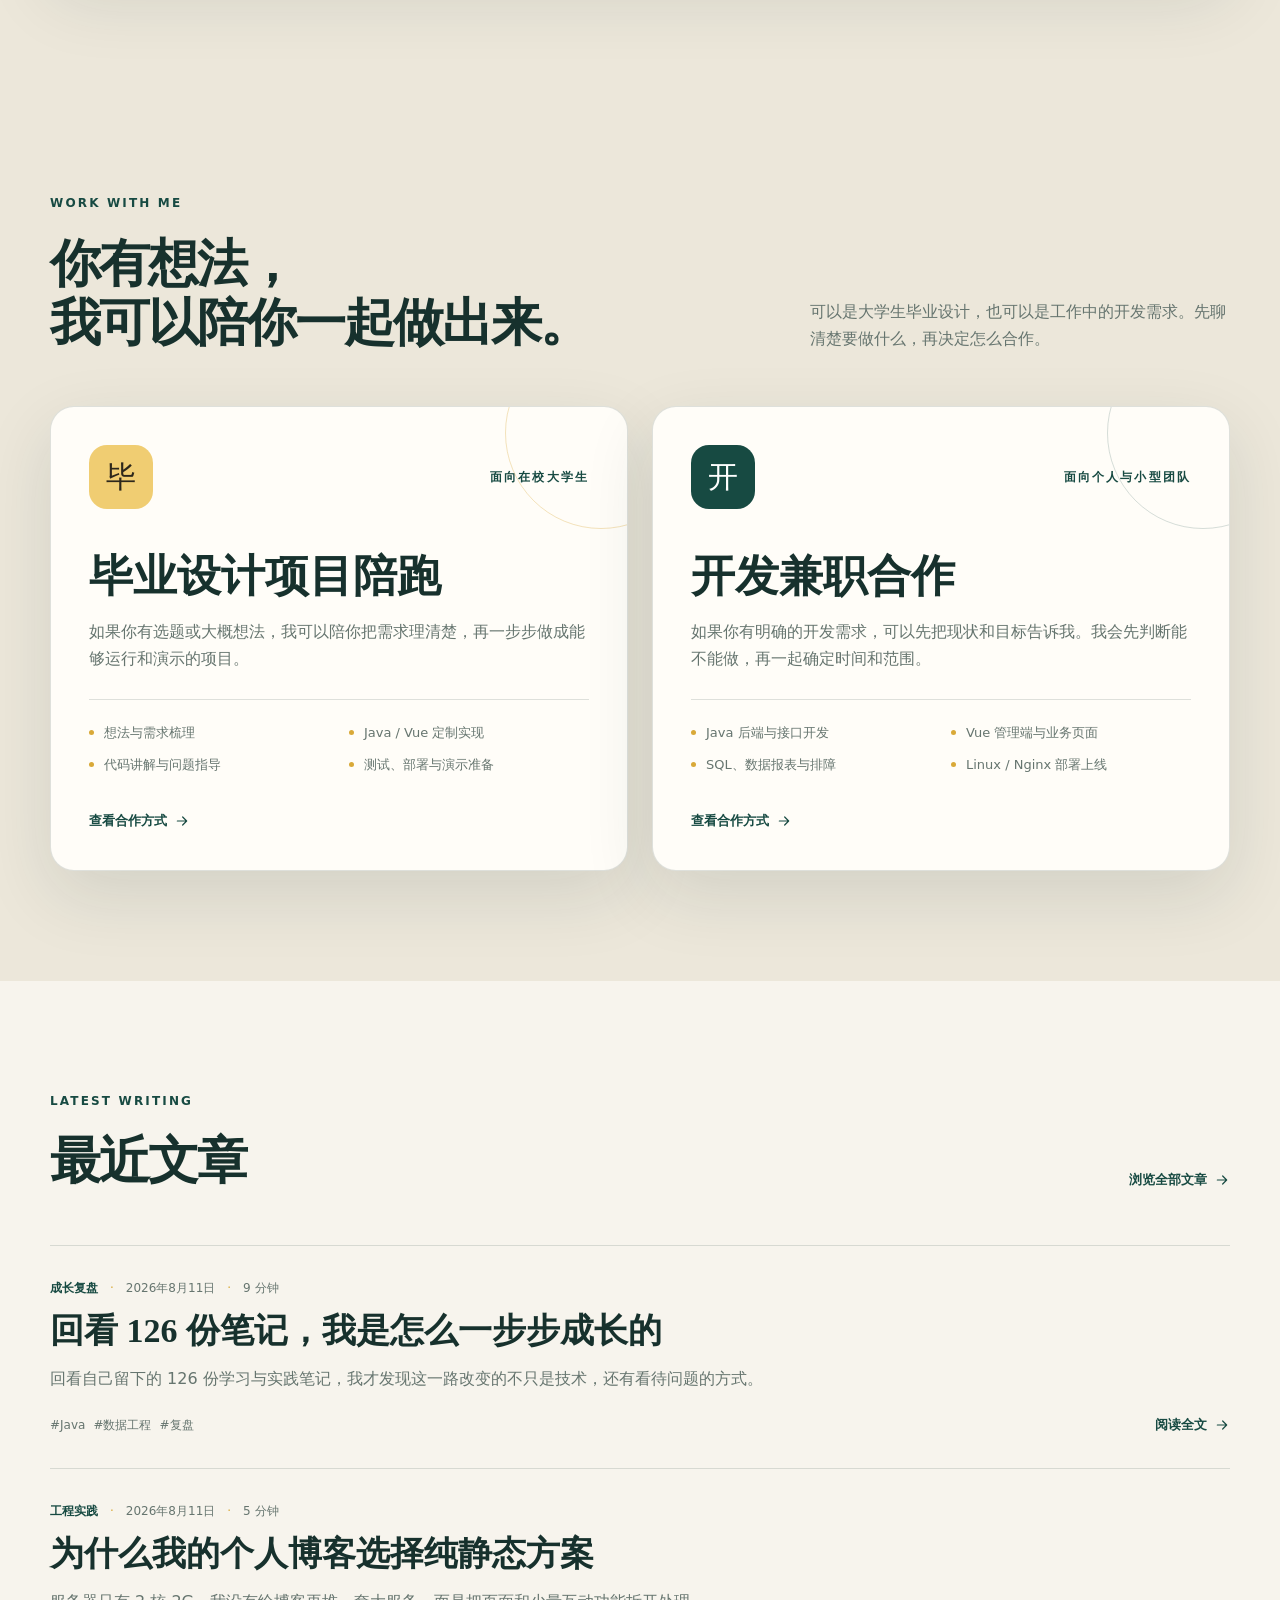
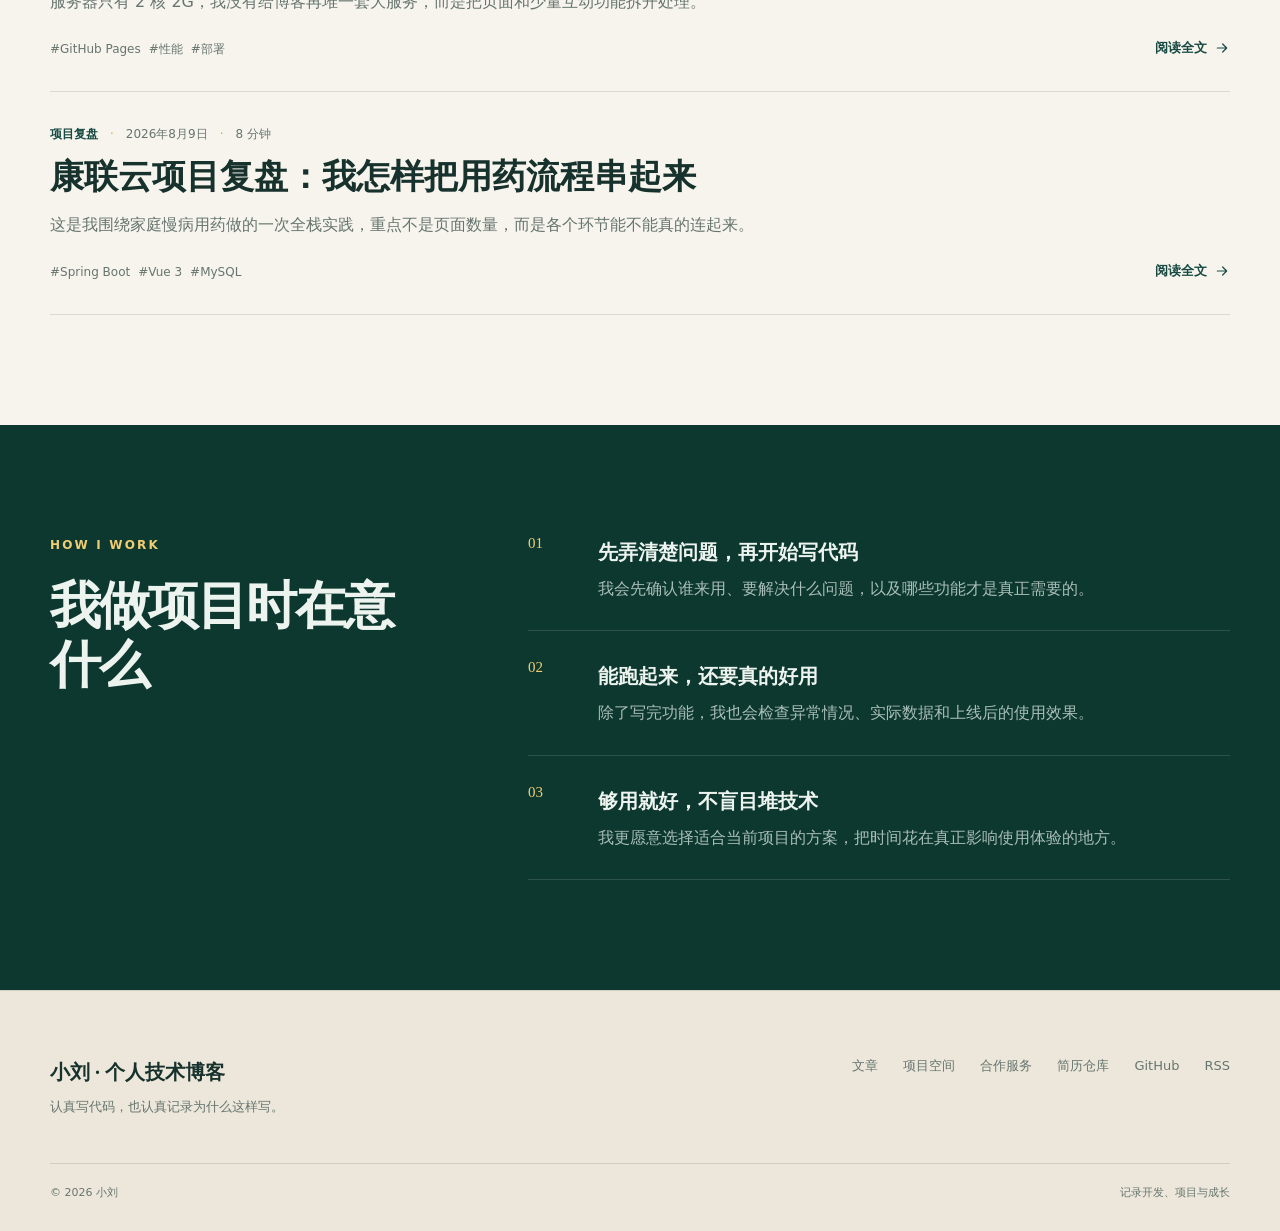
==== commit 13562d31: "refactor: 统一博客为个人叙述视角" ====
--- a/index.html
+++ b/index.html
@@ -9,7 +9,7 @@
     <meta name="author" content="小刘" />
     <meta name="theme-color" content="#f7f4ed" />
     <meta property="og:type" content="website" />
-    <meta property="og:title" content="小刘 · 把复杂系统做得清楚可靠" />
+    <meta property="og:title" content="小刘 · Java 后端与项目记录" />
     <meta property="og:description" content="Java 后端开发者的技术文章、项目实践与成长记录。" />
     <meta property="og:url" content="https://xiaoliudev.com/" />
     <link rel="icon" href="./blog-assets/favicon.svg" type="image/svg+xml" />
@@ -25,7 +25,7 @@
       <div class="shell header-inner">
         <a class="brand" href="#/" aria-label="返回首页">
           <span class="brand-mark">XL</span>
-          <span class="brand-copy"><strong>小刘</strong><small>BUILD · WRITE · GROW</small></span>
+          <span class="brand-copy"><strong>小刘</strong><small>CODE · PROJECTS · NOTES</small></span>
         </a>
 
         <nav class="desktop-nav" aria-label="主导航">
@@ -69,13 +69,12 @@
           <a href="#/services">合作服务</a>
           <a href="#/resume">简历仓库</a>
           <a href="https://github.com/liu020319" target="_blank" rel="noreferrer">GitHub</a>
-          <a href="#/manage">站点管理</a>
           <a href="./rss.xml">RSS</a>
         </div>
       </div>
       <div class="shell footer-bottom">
         <span>© <span id="current-year"></span> 小刘</span>
-        <span>静态主站 · 互动数据独立管理</span>
+        <span>记录开发、项目与成长</span>
       </div>
     </footer>
 
--- a/blog-assets/styles.css
+++ b/blog-assets/styles.css
@@ -201,7 +201,7 @@
 .like-button { width: 150px; height: 150px; display: grid; grid-template-columns: 1fr; place-content: center; justify-items: center; margin: 28px 0 18px; border: 1px solid var(--line); border-radius: 50%; color: var(--brand); background: var(--surface-solid); box-shadow: var(--shadow); cursor: pointer; transition: transform .2s, border-color .2s; }.like-button:hover { transform: translateY(-3px); border-color: var(--gold); }.like-button span { color: var(--gold); font-size: 30px; line-height: 1; }.like-button strong { margin-top: 5px; font: 30px Georgia, serif; }.like-button small { color: var(--muted); }.like-button.liked { border-color: color-mix(in srgb, var(--gold) 65%, var(--line)); background: color-mix(in srgb, var(--gold-soft) 16%, var(--surface-solid)); }
 .comment-heading { display: flex; justify-content: space-between; align-items: end; gap: 20px; padding-bottom: 18px; border-bottom: 1px solid var(--line); }.comment-heading .eyebrow { margin: 0; }.comment-heading h2 { margin-bottom: 0; }.comment-heading > span { color: var(--muted); font-size: 12px; }.comment-list { display: grid; margin-bottom: 35px; }.comment-item { padding: 24px 0; border-bottom: 1px solid var(--line); }.comment-item > div { display: flex; justify-content: space-between; gap: 20px; }.comment-item strong { color: var(--ink); }.comment-item time { color: var(--muted); font-size: 11px; }.comment-item p { margin: 10px 0 0; color: var(--muted); white-space: pre-wrap; }.comment-loading, .comment-empty { padding: 35px 0; color: var(--muted); font-size: 13px; }.comment-form { display: grid; gap: 16px; padding: 28px; border: 1px solid var(--line); border-radius: 16px; background: var(--surface-solid); }.comment-form h3 { margin: 0; font-size: 23px; }.comment-form > p:not(.form-message) { margin: -8px 0 4px; color: var(--muted); font-size: 12px; }.comment-form > .primary-button { justify-self: start; }
 .manage-loading { min-height: 70vh; display: grid; place-items: center; color: var(--muted); }.manage-login-card { min-height: 420px; display: grid; place-content: center; justify-items: center; text-align: center; }.manage-login-card > span { color: var(--gold); font: 46px Georgia, serif; letter-spacing: .12em; }.manage-login-card h2 { margin: 22px 0 8px; font-family: Georgia, "Songti SC", serif; font-size: 36px; }.manage-login-card p { margin: 0 0 25px; color: var(--muted); }
-.manage-hero-grid { display: flex; justify-content: space-between; align-items: end; gap: 35px; }.manage-summary { padding-top: 35px; padding-bottom: 35px; background: var(--paper-deep); }.summary-grid { display: grid; grid-template-columns: repeat(3, 1fr); gap: 18px; }.summary-grid article { padding: 25px; border: 1px solid var(--line); border-radius: 14px; background: var(--surface); }.summary-grid span { color: var(--brand); font: 40px Georgia, serif; }.summary-grid p { margin: 5px 0 0; color: var(--muted); font-size: 12px; }
+.manage-hero-grid { display: flex; justify-content: space-between; align-items: end; gap: 35px; }.manage-header-actions { display: flex; flex-wrap: wrap; gap: 10px; }.manage-summary { padding-top: 35px; padding-bottom: 35px; background: var(--paper-deep); }.summary-grid { display: grid; grid-template-columns: repeat(3, 1fr); gap: 18px; }.summary-grid article { padding: 25px; border: 1px solid var(--line); border-radius: 14px; background: var(--surface); }.summary-grid span { color: var(--brand); font: 40px Georgia, serif; }.summary-grid p { margin: 5px 0 0; color: var(--muted); font-size: 12px; }
 .manage-content { background: var(--paper); }.manage-columns { display: grid; grid-template-columns: 1fr 1fr; gap: 34px; align-items: start; }.manage-section-heading { margin-bottom: 20px; }.manage-section-heading h2 { margin: 8px 0 0; font-family: Georgia, "Songti SC", serif; font-size: 34px; }.manage-list { display: grid; gap: 15px; }.manage-item { padding: 24px; border: 1px solid var(--line); border-radius: 15px; background: var(--surface-solid); }.manage-item-head { display: flex; justify-content: space-between; gap: 20px; }.manage-item-head h3 { margin: 10px 0 0; font-size: 16px; line-height: 1.5; }.manage-item-head time { flex: 0 0 auto; color: var(--muted); font-size: 10px; }.manage-item > p { color: var(--muted); white-space: pre-wrap; }.status-pill { display: inline-flex; padding: 4px 8px; border-radius: 99px; color: var(--muted); background: var(--paper-deep); font-size: 10px; font-weight: 800; }.status-pending, .status-new { color: #875d18; background: color-mix(in srgb, var(--gold-soft) 28%, transparent); }.status-approved, .status-contacted { color: var(--brand); background: color-mix(in srgb, var(--brand) 10%, transparent); }.status-closed { color: var(--muted); }.manage-actions { display: flex; flex-wrap: wrap; align-items: center; gap: 9px; margin-top: 20px; }.manage-actions .primary-button, .manage-actions .secondary-button { min-height: 38px; padding: 8px 13px; font-size: 11px; }.manage-actions select { min-height: 38px; padding: 7px 10px; border: 1px solid var(--line); border-radius: 8px; color: var(--ink); background: var(--paper); }.contact-value { display: flex; justify-content: space-between; gap: 18px; width: 100%; margin-top: 16px; padding: 12px 14px; border: 1px solid var(--line); border-radius: 9px; color: var(--brand); background: var(--paper-deep); cursor: pointer; text-align: left; }.contact-value small { color: var(--muted); }.manage-empty { padding: 45px 20px; border: 1px dashed var(--line); border-radius: 14px; color: var(--muted); text-align: center; }
 .not-found { min-height: 70vh; display: grid; place-items: center; text-align: center; }.not-found span { color: var(--gold); font: 120px/1 Georgia, serif; opacity: .55; }.not-found h1 { margin: 12px 0; font: 44px Georgia, "Songti SC", serif; }.not-found p { margin-bottom: 28px; color: var(--muted); }
 
@@ -221,7 +221,7 @@
   .hero h1 { font-size: 47px; }.hero-intro { font-size: 16px; }.hero-notes { flex-wrap: wrap; gap: 7px 12px; }.hero-notes span + span::before { margin-right: 12px; }.hero-visual { min-height: 320px; }.orbit-one { width: 305px; height: 305px; }.orbit-two { width: 245px; height: 245px; }.code-window pre { padding: 22px 18px 28px; font-size: 11px; }.floating-chip { font-size: 8px; }.chip-one { right: 4px; }.chip-two { left: 0; }
   .section-heading.compact { grid-template-columns: 1fr; }.section-heading.compact .text-link { margin-top: 8px; }.project-card, .project-featured { min-height: 0; padding: 26px; }.project-index { width: 70px; height: 70px; border-radius: 20px; font-size: 34px; }.project-card h3 { font-size: 37px; }.project-actions { display: grid; }.post-card-bottom { align-items: flex-start; flex-direction: column; }.principle-list article { grid-template-columns: 38px 1fr; }
   .page-hero { padding: 70px 0 50px; }.page-hero h1 { font-size: 56px; }.archive-year { grid-template-columns: 1fr; gap: 12px; }.archive-year h2 { font-size: 36px; }.archive-year a { grid-template-columns: 56px 1fr; }.archive-year small { display: none; }.project-note { grid-template-columns: 1fr; gap: 7px; }.service-card { min-height: 0; padding: 26px; }.service-card h3 { margin-top: 32px; font-size: 34px; }.service-card ul { grid-template-columns: 1fr; }.process-grid { grid-template-columns: 1fr; }.process-grid li, .process-grid li:nth-child(2), .process-grid li:nth-child(n+3) { min-height: 0; border-right: 0; border-bottom: 1px solid rgba(255,255,255,.13); }.process-grid li:last-child { border-bottom: 0; }.process-grid h3 { margin-top: 22px; }.boundary-grid article { padding: 26px; }.contact-form { padding: 22px 18px; }.skill-grid { grid-template-columns: 1fr; }.large-copy { font-size: 23px; }
-  .article-header { padding: 65px 0 50px; }.article-header h1 { font-size: 42px; }.article-header p { font-size: 16px; }.article-layout { padding-top: 45px; }.article-body { font-size: 16px; }.article-body .lead { font-size: 19px; }.article-body h2 { font-size: 25px; }.article-end > div { display: grid; }.article-community { padding: 65px 0; }.like-button { width: 120px; height: 120px; }.comment-heading { align-items: flex-start; flex-direction: column; }.comment-form { padding: 22px 18px; }.manage-hero-grid, .manage-item-head { align-items: flex-start; flex-direction: column; }.summary-grid { grid-template-columns: 1fr; }.resume-admin-actions { display: grid; }.service-notice .shell { display: grid; gap: 4px; }.resume-showcase-copy { padding: 30px 24px; }.resume-showcase-copy h3 { font-size: 31px; }.resume-actions { display: grid; }.resume-preview { min-height: 500px; padding: 12px; }.resume-preview object { min-height: 476px; }.resume-version { grid-template-columns: 1fr; gap: 8px; }.resume-timeline::before { display: none; }.resume-version-marker { padding-top: 0; }.resume-version-marker i { border-color: var(--paper); }.resume-version-head { align-items: flex-start; flex-direction: column; }.resume-version-actions { flex-wrap: wrap; }.resume-dialog-panel { padding: 22px 18px; }.form-grid { grid-template-columns: 1fr; }.field-wide { grid-column: auto; }.checkbox-label { padding-top: 0; }.dialog-actions { display: grid; }.footer-grid, .footer-bottom { align-items: flex-start; flex-direction: column; }.footer-bottom { gap: 8px; }.search-dialog { margin-top: 74px; }
+  .article-header { padding: 65px 0 50px; }.article-header h1 { font-size: 42px; }.article-header p { font-size: 16px; }.article-layout { padding-top: 45px; }.article-body { font-size: 16px; }.article-body .lead { font-size: 19px; }.article-body h2 { font-size: 25px; }.article-end > div { display: grid; }.article-community { padding: 65px 0; }.like-button { width: 120px; height: 120px; }.comment-heading { align-items: flex-start; flex-direction: column; }.comment-form { padding: 22px 18px; }.manage-hero-grid, .manage-item-head { align-items: flex-start; flex-direction: column; }.manage-header-actions { display: grid; width: 100%; }.summary-grid { grid-template-columns: 1fr; }.resume-admin-actions { display: grid; }.service-notice .shell { display: grid; gap: 4px; }.resume-showcase-copy { padding: 30px 24px; }.resume-showcase-copy h3 { font-size: 31px; }.resume-actions { display: grid; }.resume-preview { min-height: 500px; padding: 12px; }.resume-preview object { min-height: 476px; }.resume-version { grid-template-columns: 1fr; gap: 8px; }.resume-timeline::before { display: none; }.resume-version-marker { padding-top: 0; }.resume-version-marker i { border-color: var(--paper); }.resume-version-head { align-items: flex-start; flex-direction: column; }.resume-version-actions { flex-wrap: wrap; }.resume-dialog-panel { padding: 22px 18px; }.form-grid { grid-template-columns: 1fr; }.field-wide { grid-column: auto; }.checkbox-label { padding-top: 0; }.dialog-actions { display: grid; }.footer-grid, .footer-bottom { align-items: flex-start; flex-direction: column; }.footer-bottom { gap: 8px; }.search-dialog { margin-top: 74px; }
 }
 
 @media (prefers-reduced-motion: reduce) { *, *::before, *::after { scroll-behavior: auto !important; transition: none !important; } }
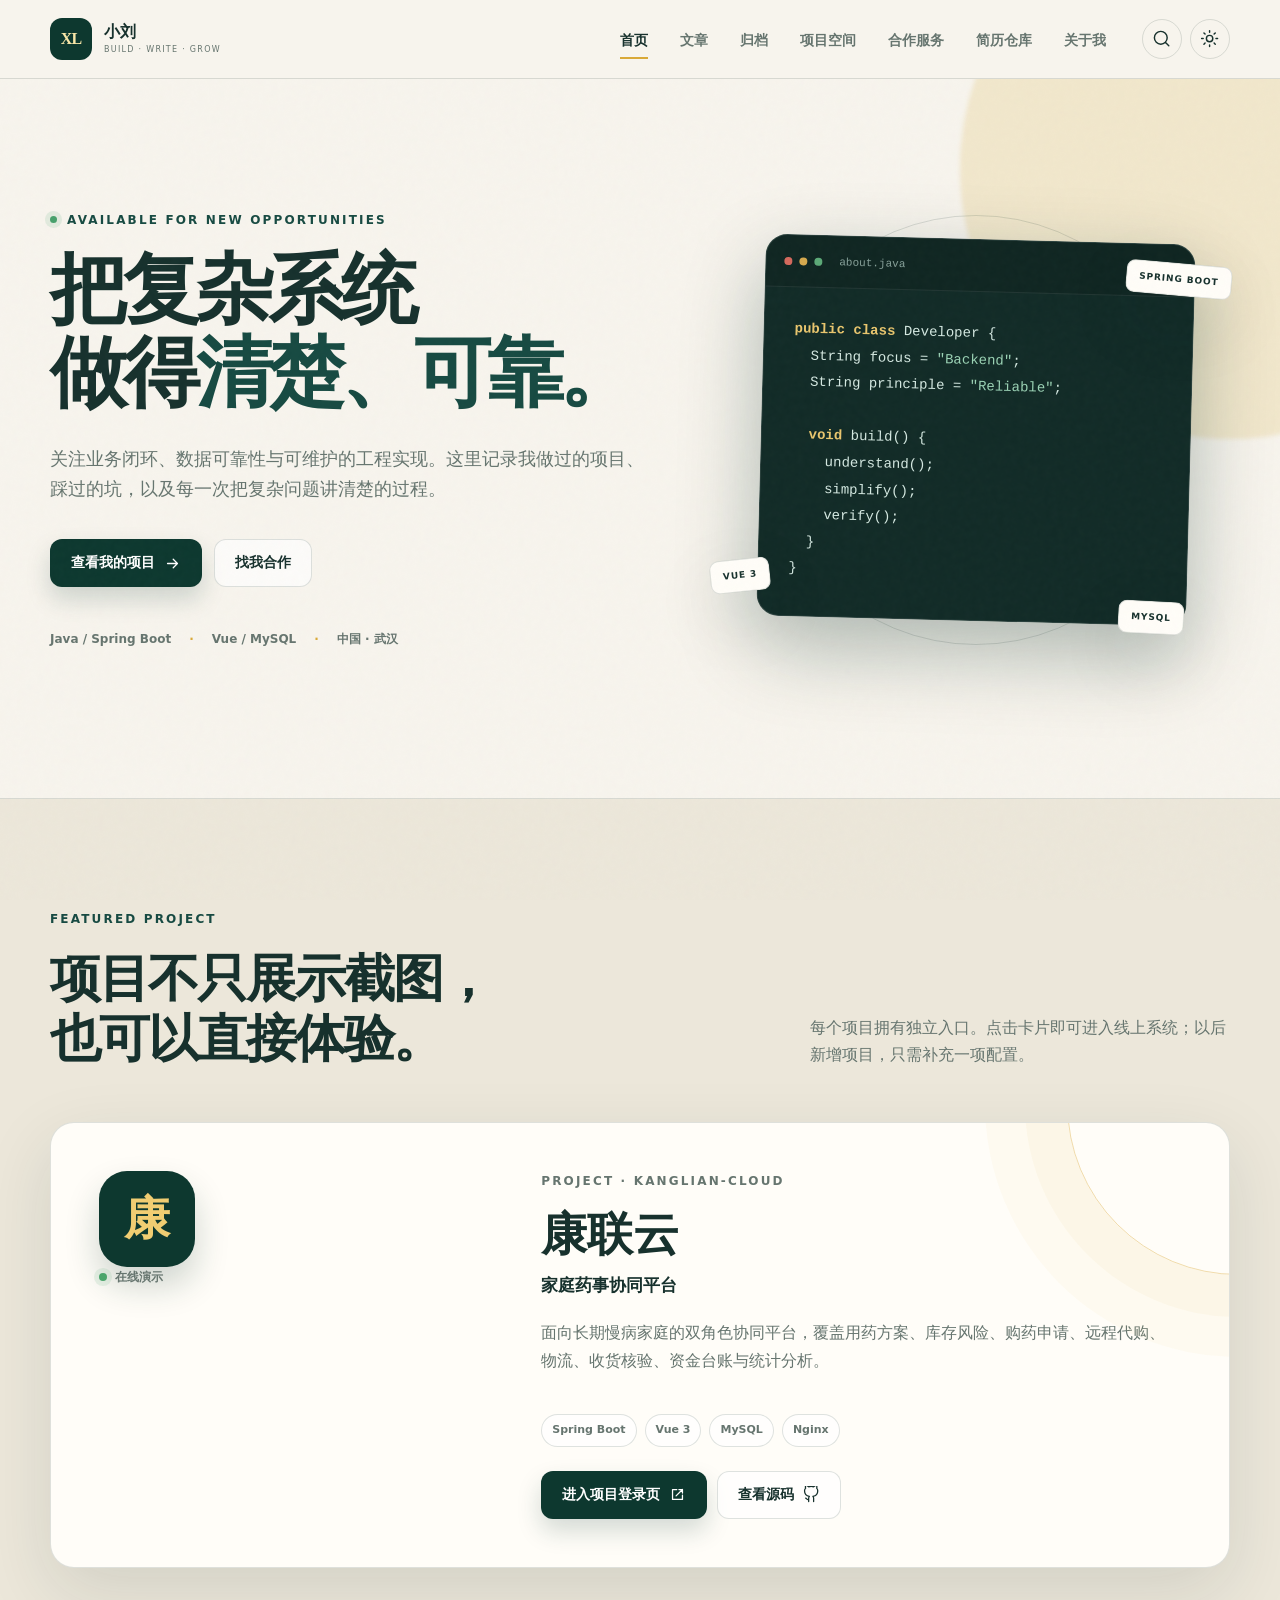
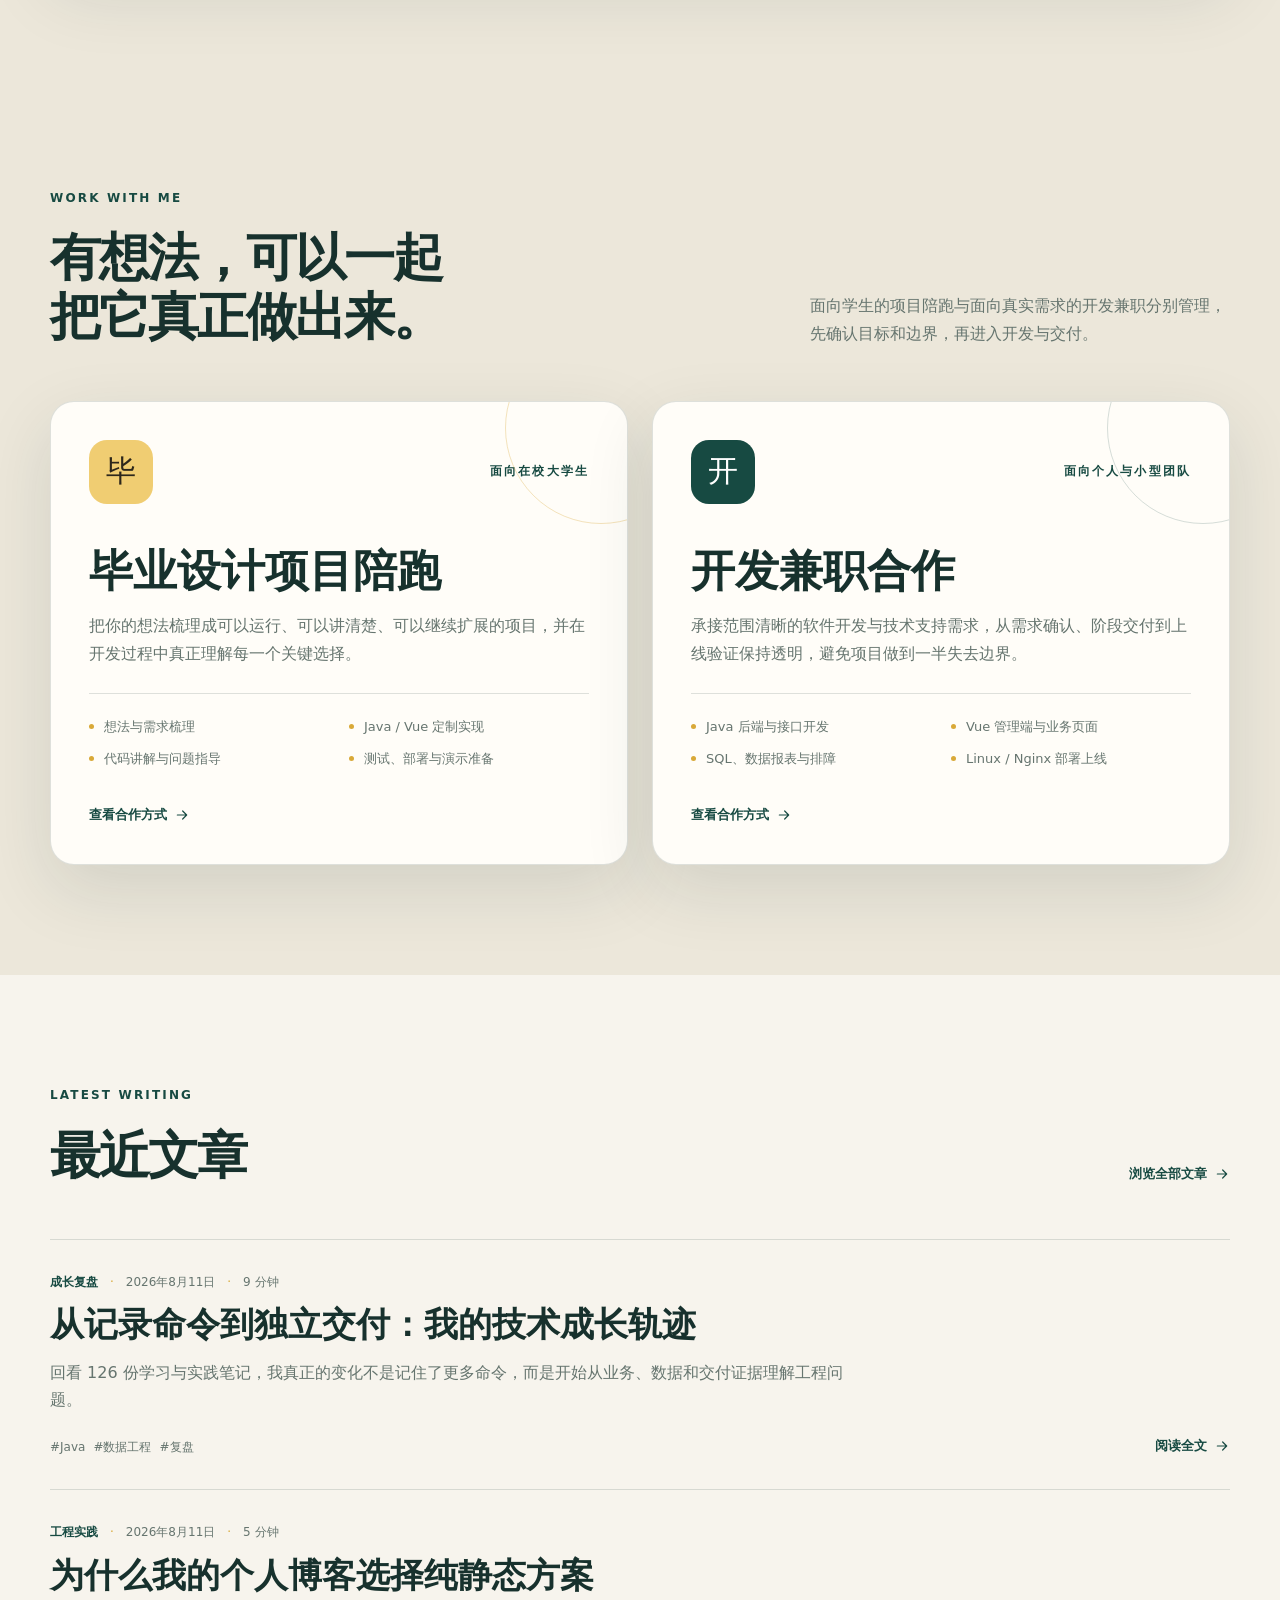
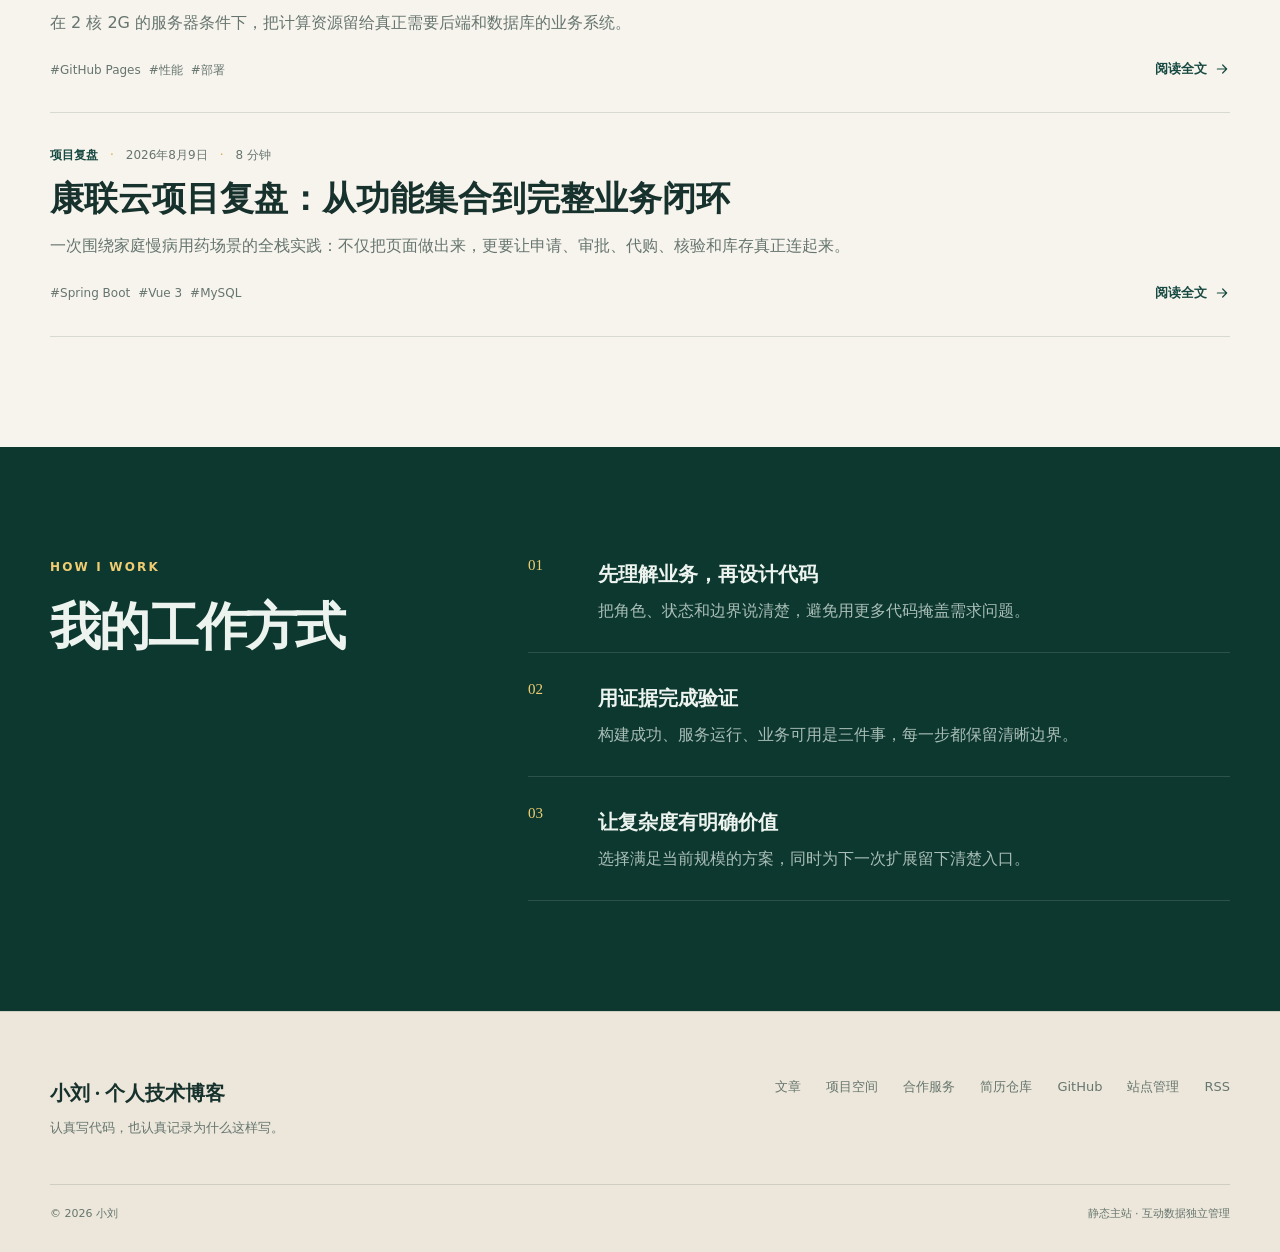
==== commit 09207b29: "revert: 恢复 V4 博客页面" ====
--- a/index.html
+++ b/index.html
@@ -9,7 +9,7 @@
     <meta name="author" content="小刘" />
     <meta name="theme-color" content="#f7f4ed" />
     <meta property="og:type" content="website" />
-    <meta property="og:title" content="小刘 · Java 后端与项目记录" />
+    <meta property="og:title" content="小刘 · 把复杂系统做得清楚可靠" />
     <meta property="og:description" content="Java 后端开发者的技术文章、项目实践与成长记录。" />
     <meta property="og:url" content="https://xiaoliudev.com/" />
     <link rel="icon" href="./blog-assets/favicon.svg" type="image/svg+xml" />
@@ -25,7 +25,7 @@
       <div class="shell header-inner">
         <a class="brand" href="#/" aria-label="返回首页">
           <span class="brand-mark">XL</span>
-          <span class="brand-copy"><strong>小刘</strong><small>CODE · PROJECTS · NOTES</small></span>
+          <span class="brand-copy"><strong>小刘</strong><small>BUILD · WRITE · GROW</small></span>
         </a>
 
         <nav class="desktop-nav" aria-label="主导航">
@@ -69,12 +69,13 @@
           <a href="#/services">合作服务</a>
           <a href="#/resume">简历仓库</a>
           <a href="https://github.com/liu020319" target="_blank" rel="noreferrer">GitHub</a>
+          <a href="#/manage">站点管理</a>
           <a href="./rss.xml">RSS</a>
         </div>
       </div>
       <div class="shell footer-bottom">
         <span>© <span id="current-year"></span> 小刘</span>
-        <span>记录开发、项目与成长</span>
+        <span>静态主站 · 互动数据独立管理</span>
       </div>
     </footer>
 
--- a/blog-assets/styles.css
+++ b/blog-assets/styles.css
@@ -201,7 +201,7 @@
 .like-button { width: 150px; height: 150px; display: grid; grid-template-columns: 1fr; place-content: center; justify-items: center; margin: 28px 0 18px; border: 1px solid var(--line); border-radius: 50%; color: var(--brand); background: var(--surface-solid); box-shadow: var(--shadow); cursor: pointer; transition: transform .2s, border-color .2s; }.like-button:hover { transform: translateY(-3px); border-color: var(--gold); }.like-button span { color: var(--gold); font-size: 30px; line-height: 1; }.like-button strong { margin-top: 5px; font: 30px Georgia, serif; }.like-button small { color: var(--muted); }.like-button.liked { border-color: color-mix(in srgb, var(--gold) 65%, var(--line)); background: color-mix(in srgb, var(--gold-soft) 16%, var(--surface-solid)); }
 .comment-heading { display: flex; justify-content: space-between; align-items: end; gap: 20px; padding-bottom: 18px; border-bottom: 1px solid var(--line); }.comment-heading .eyebrow { margin: 0; }.comment-heading h2 { margin-bottom: 0; }.comment-heading > span { color: var(--muted); font-size: 12px; }.comment-list { display: grid; margin-bottom: 35px; }.comment-item { padding: 24px 0; border-bottom: 1px solid var(--line); }.comment-item > div { display: flex; justify-content: space-between; gap: 20px; }.comment-item strong { color: var(--ink); }.comment-item time { color: var(--muted); font-size: 11px; }.comment-item p { margin: 10px 0 0; color: var(--muted); white-space: pre-wrap; }.comment-loading, .comment-empty { padding: 35px 0; color: var(--muted); font-size: 13px; }.comment-form { display: grid; gap: 16px; padding: 28px; border: 1px solid var(--line); border-radius: 16px; background: var(--surface-solid); }.comment-form h3 { margin: 0; font-size: 23px; }.comment-form > p:not(.form-message) { margin: -8px 0 4px; color: var(--muted); font-size: 12px; }.comment-form > .primary-button { justify-self: start; }
 .manage-loading { min-height: 70vh; display: grid; place-items: center; color: var(--muted); }.manage-login-card { min-height: 420px; display: grid; place-content: center; justify-items: center; text-align: center; }.manage-login-card > span { color: var(--gold); font: 46px Georgia, serif; letter-spacing: .12em; }.manage-login-card h2 { margin: 22px 0 8px; font-family: Georgia, "Songti SC", serif; font-size: 36px; }.manage-login-card p { margin: 0 0 25px; color: var(--muted); }
-.manage-hero-grid { display: flex; justify-content: space-between; align-items: end; gap: 35px; }.manage-header-actions { display: flex; flex-wrap: wrap; gap: 10px; }.manage-summary { padding-top: 35px; padding-bottom: 35px; background: var(--paper-deep); }.summary-grid { display: grid; grid-template-columns: repeat(3, 1fr); gap: 18px; }.summary-grid article { padding: 25px; border: 1px solid var(--line); border-radius: 14px; background: var(--surface); }.summary-grid span { color: var(--brand); font: 40px Georgia, serif; }.summary-grid p { margin: 5px 0 0; color: var(--muted); font-size: 12px; }
+.manage-hero-grid { display: flex; justify-content: space-between; align-items: end; gap: 35px; }.manage-summary { padding-top: 35px; padding-bottom: 35px; background: var(--paper-deep); }.summary-grid { display: grid; grid-template-columns: repeat(3, 1fr); gap: 18px; }.summary-grid article { padding: 25px; border: 1px solid var(--line); border-radius: 14px; background: var(--surface); }.summary-grid span { color: var(--brand); font: 40px Georgia, serif; }.summary-grid p { margin: 5px 0 0; color: var(--muted); font-size: 12px; }
 .manage-content { background: var(--paper); }.manage-columns { display: grid; grid-template-columns: 1fr 1fr; gap: 34px; align-items: start; }.manage-section-heading { margin-bottom: 20px; }.manage-section-heading h2 { margin: 8px 0 0; font-family: Georgia, "Songti SC", serif; font-size: 34px; }.manage-list { display: grid; gap: 15px; }.manage-item { padding: 24px; border: 1px solid var(--line); border-radius: 15px; background: var(--surface-solid); }.manage-item-head { display: flex; justify-content: space-between; gap: 20px; }.manage-item-head h3 { margin: 10px 0 0; font-size: 16px; line-height: 1.5; }.manage-item-head time { flex: 0 0 auto; color: var(--muted); font-size: 10px; }.manage-item > p { color: var(--muted); white-space: pre-wrap; }.status-pill { display: inline-flex; padding: 4px 8px; border-radius: 99px; color: var(--muted); background: var(--paper-deep); font-size: 10px; font-weight: 800; }.status-pending, .status-new { color: #875d18; background: color-mix(in srgb, var(--gold-soft) 28%, transparent); }.status-approved, .status-contacted { color: var(--brand); background: color-mix(in srgb, var(--brand) 10%, transparent); }.status-closed { color: var(--muted); }.manage-actions { display: flex; flex-wrap: wrap; align-items: center; gap: 9px; margin-top: 20px; }.manage-actions .primary-button, .manage-actions .secondary-button { min-height: 38px; padding: 8px 13px; font-size: 11px; }.manage-actions select { min-height: 38px; padding: 7px 10px; border: 1px solid var(--line); border-radius: 8px; color: var(--ink); background: var(--paper); }.contact-value { display: flex; justify-content: space-between; gap: 18px; width: 100%; margin-top: 16px; padding: 12px 14px; border: 1px solid var(--line); border-radius: 9px; color: var(--brand); background: var(--paper-deep); cursor: pointer; text-align: left; }.contact-value small { color: var(--muted); }.manage-empty { padding: 45px 20px; border: 1px dashed var(--line); border-radius: 14px; color: var(--muted); text-align: center; }
 .not-found { min-height: 70vh; display: grid; place-items: center; text-align: center; }.not-found span { color: var(--gold); font: 120px/1 Georgia, serif; opacity: .55; }.not-found h1 { margin: 12px 0; font: 44px Georgia, "Songti SC", serif; }.not-found p { margin-bottom: 28px; color: var(--muted); }
 
@@ -221,7 +221,7 @@
   .hero h1 { font-size: 47px; }.hero-intro { font-size: 16px; }.hero-notes { flex-wrap: wrap; gap: 7px 12px; }.hero-notes span + span::before { margin-right: 12px; }.hero-visual { min-height: 320px; }.orbit-one { width: 305px; height: 305px; }.orbit-two { width: 245px; height: 245px; }.code-window pre { padding: 22px 18px 28px; font-size: 11px; }.floating-chip { font-size: 8px; }.chip-one { right: 4px; }.chip-two { left: 0; }
   .section-heading.compact { grid-template-columns: 1fr; }.section-heading.compact .text-link { margin-top: 8px; }.project-card, .project-featured { min-height: 0; padding: 26px; }.project-index { width: 70px; height: 70px; border-radius: 20px; font-size: 34px; }.project-card h3 { font-size: 37px; }.project-actions { display: grid; }.post-card-bottom { align-items: flex-start; flex-direction: column; }.principle-list article { grid-template-columns: 38px 1fr; }
   .page-hero { padding: 70px 0 50px; }.page-hero h1 { font-size: 56px; }.archive-year { grid-template-columns: 1fr; gap: 12px; }.archive-year h2 { font-size: 36px; }.archive-year a { grid-template-columns: 56px 1fr; }.archive-year small { display: none; }.project-note { grid-template-columns: 1fr; gap: 7px; }.service-card { min-height: 0; padding: 26px; }.service-card h3 { margin-top: 32px; font-size: 34px; }.service-card ul { grid-template-columns: 1fr; }.process-grid { grid-template-columns: 1fr; }.process-grid li, .process-grid li:nth-child(2), .process-grid li:nth-child(n+3) { min-height: 0; border-right: 0; border-bottom: 1px solid rgba(255,255,255,.13); }.process-grid li:last-child { border-bottom: 0; }.process-grid h3 { margin-top: 22px; }.boundary-grid article { padding: 26px; }.contact-form { padding: 22px 18px; }.skill-grid { grid-template-columns: 1fr; }.large-copy { font-size: 23px; }
-  .article-header { padding: 65px 0 50px; }.article-header h1 { font-size: 42px; }.article-header p { font-size: 16px; }.article-layout { padding-top: 45px; }.article-body { font-size: 16px; }.article-body .lead { font-size: 19px; }.article-body h2 { font-size: 25px; }.article-end > div { display: grid; }.article-community { padding: 65px 0; }.like-button { width: 120px; height: 120px; }.comment-heading { align-items: flex-start; flex-direction: column; }.comment-form { padding: 22px 18px; }.manage-hero-grid, .manage-item-head { align-items: flex-start; flex-direction: column; }.manage-header-actions { display: grid; width: 100%; }.summary-grid { grid-template-columns: 1fr; }.resume-admin-actions { display: grid; }.service-notice .shell { display: grid; gap: 4px; }.resume-showcase-copy { padding: 30px 24px; }.resume-showcase-copy h3 { font-size: 31px; }.resume-actions { display: grid; }.resume-preview { min-height: 500px; padding: 12px; }.resume-preview object { min-height: 476px; }.resume-version { grid-template-columns: 1fr; gap: 8px; }.resume-timeline::before { display: none; }.resume-version-marker { padding-top: 0; }.resume-version-marker i { border-color: var(--paper); }.resume-version-head { align-items: flex-start; flex-direction: column; }.resume-version-actions { flex-wrap: wrap; }.resume-dialog-panel { padding: 22px 18px; }.form-grid { grid-template-columns: 1fr; }.field-wide { grid-column: auto; }.checkbox-label { padding-top: 0; }.dialog-actions { display: grid; }.footer-grid, .footer-bottom { align-items: flex-start; flex-direction: column; }.footer-bottom { gap: 8px; }.search-dialog { margin-top: 74px; }
+  .article-header { padding: 65px 0 50px; }.article-header h1 { font-size: 42px; }.article-header p { font-size: 16px; }.article-layout { padding-top: 45px; }.article-body { font-size: 16px; }.article-body .lead { font-size: 19px; }.article-body h2 { font-size: 25px; }.article-end > div { display: grid; }.article-community { padding: 65px 0; }.like-button { width: 120px; height: 120px; }.comment-heading { align-items: flex-start; flex-direction: column; }.comment-form { padding: 22px 18px; }.manage-hero-grid, .manage-item-head { align-items: flex-start; flex-direction: column; }.summary-grid { grid-template-columns: 1fr; }.resume-admin-actions { display: grid; }.service-notice .shell { display: grid; gap: 4px; }.resume-showcase-copy { padding: 30px 24px; }.resume-showcase-copy h3 { font-size: 31px; }.resume-actions { display: grid; }.resume-preview { min-height: 500px; padding: 12px; }.resume-preview object { min-height: 476px; }.resume-version { grid-template-columns: 1fr; gap: 8px; }.resume-timeline::before { display: none; }.resume-version-marker { padding-top: 0; }.resume-version-marker i { border-color: var(--paper); }.resume-version-head { align-items: flex-start; flex-direction: column; }.resume-version-actions { flex-wrap: wrap; }.resume-dialog-panel { padding: 22px 18px; }.form-grid { grid-template-columns: 1fr; }.field-wide { grid-column: auto; }.checkbox-label { padding-top: 0; }.dialog-actions { display: grid; }.footer-grid, .footer-bottom { align-items: flex-start; flex-direction: column; }.footer-bottom { gap: 8px; }.search-dialog { margin-top: 74px; }
 }
 
 @media (prefers-reduced-motion: reduce) { *, *::before, *::after { scroll-behavior: auto !important; transition: none !important; } }
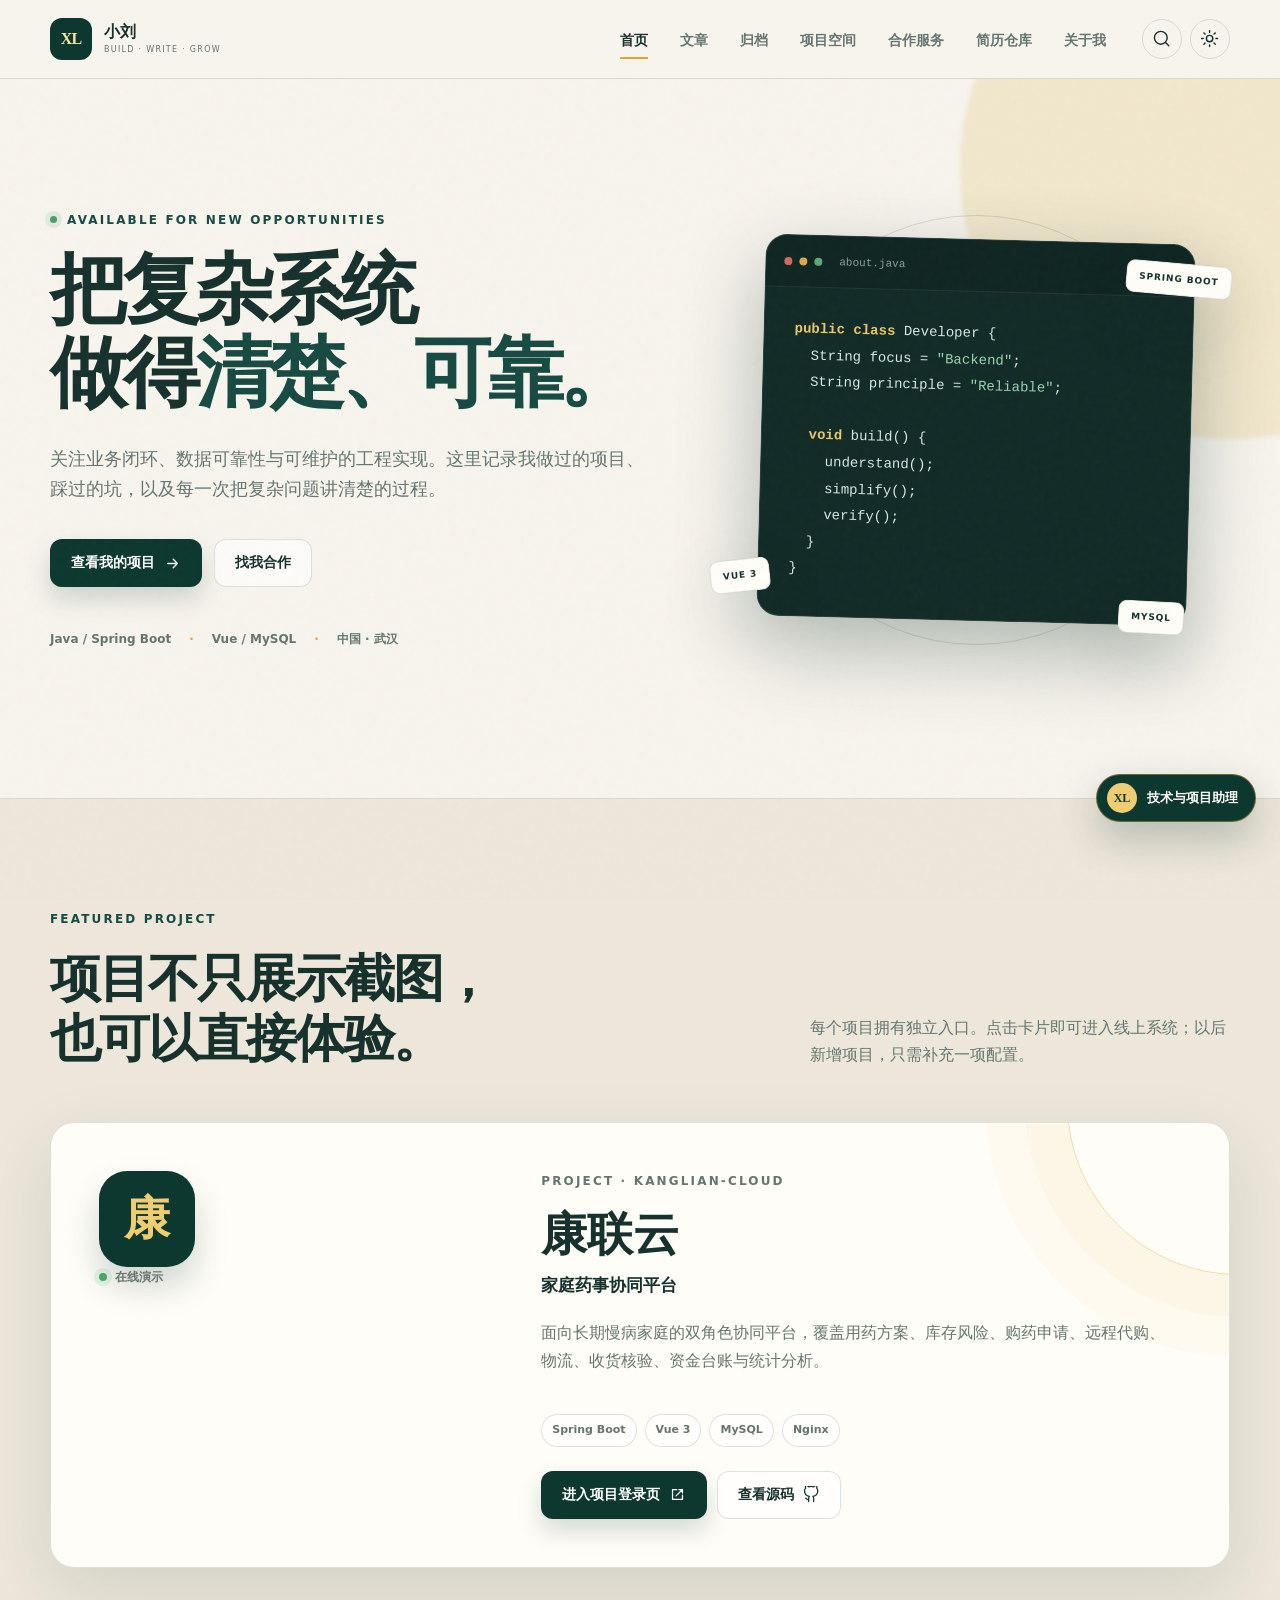
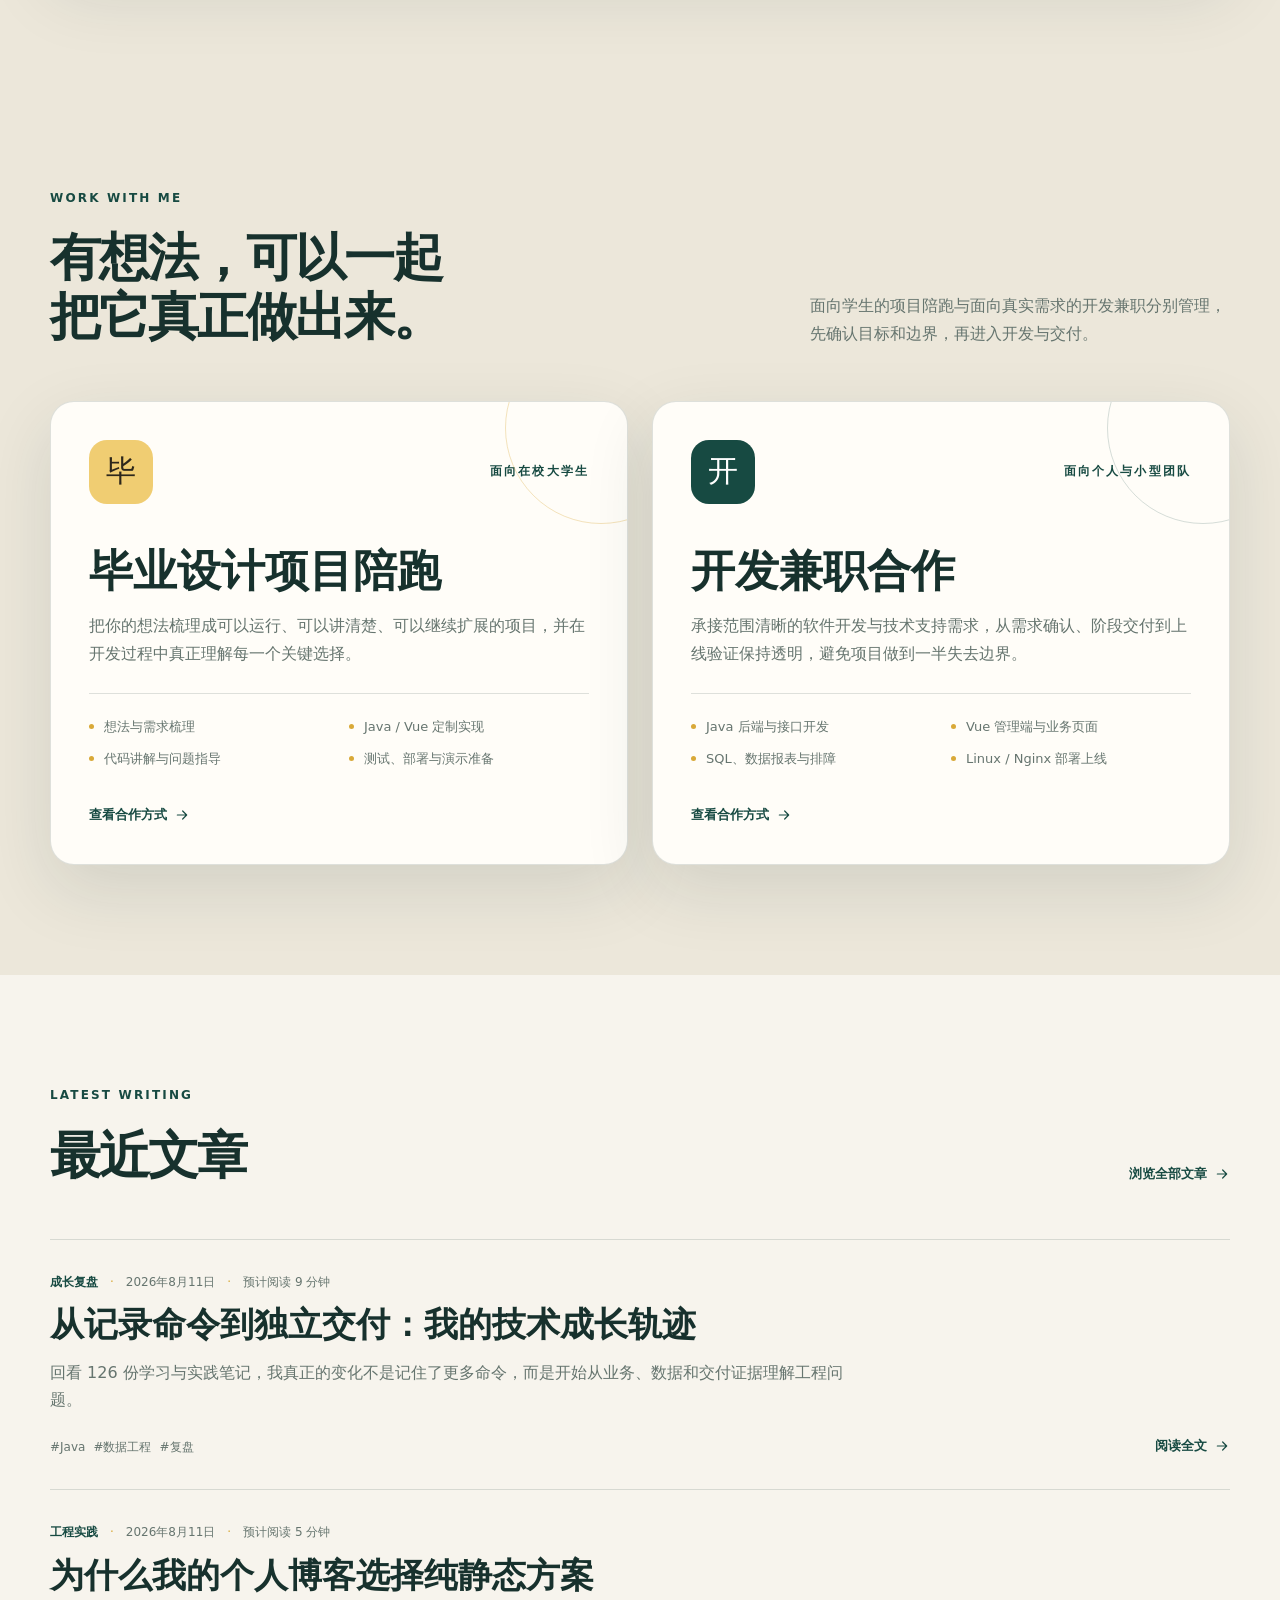
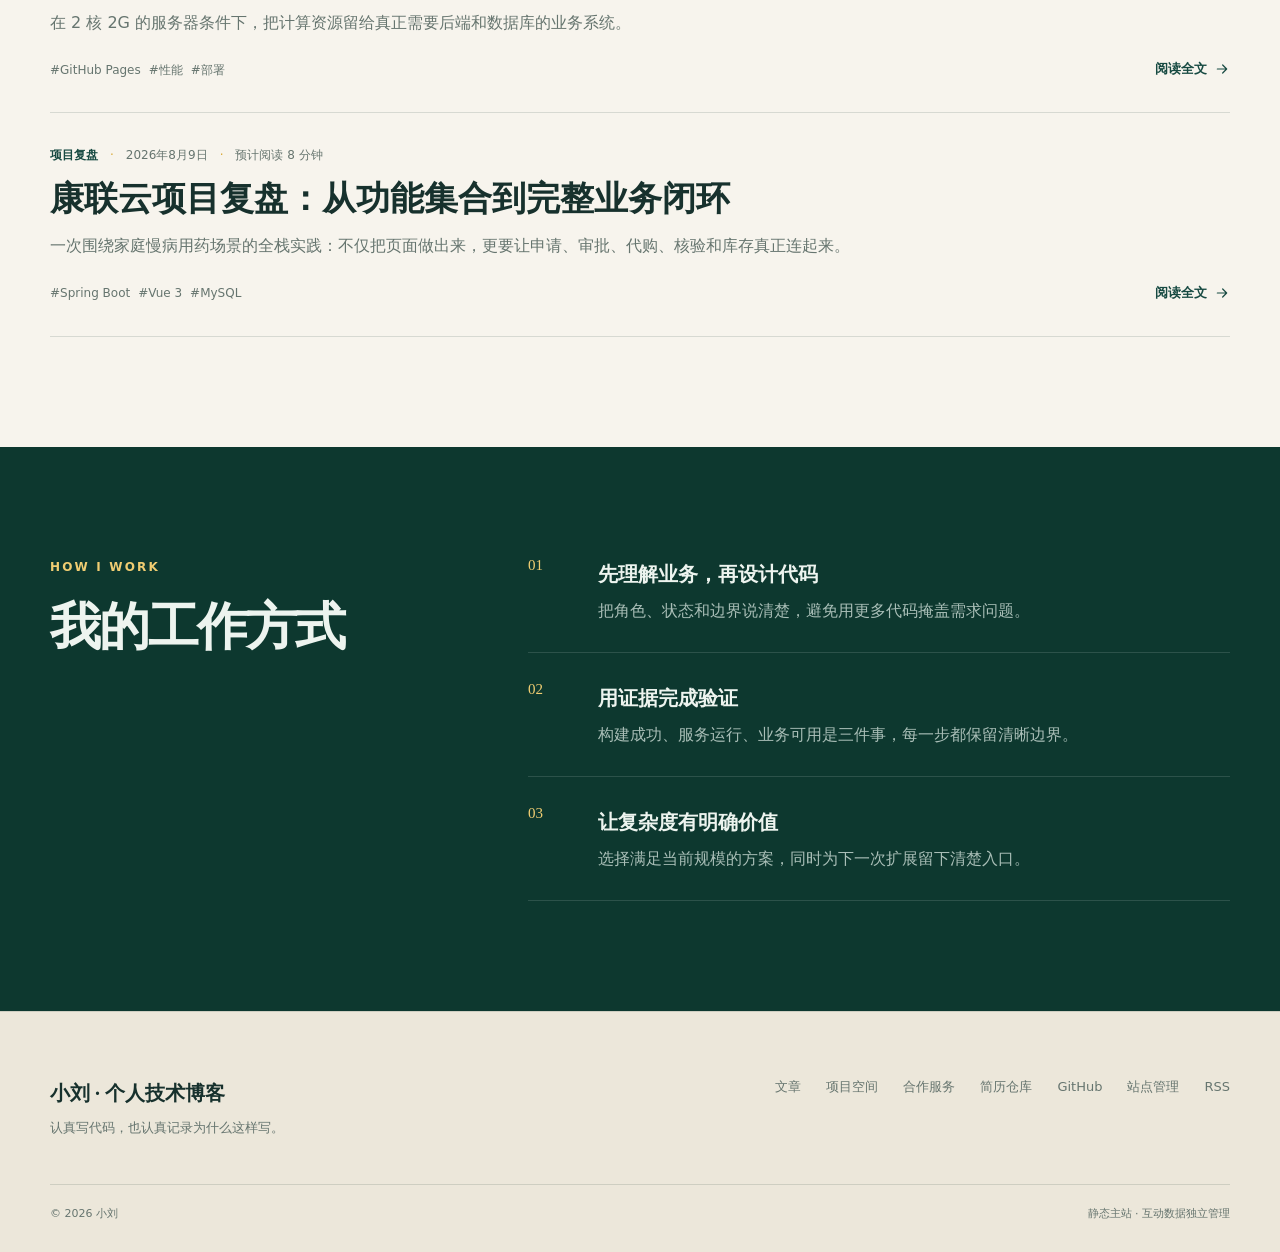
==== commit 52692e55: "feat: 接入小刘技术与项目助理" ====
--- a/index.html
+++ b/index.html
@@ -15,6 +15,7 @@
     <link rel="icon" href="./blog-assets/favicon.svg" type="image/svg+xml" />
     <link rel="alternate" type="application/rss+xml" title="小刘的博客 RSS" href="./rss.xml" />
     <link rel="stylesheet" href="./blog-assets/styles.css" />
+    <link rel="stylesheet" href="./blog-assets/agent-widget.css" />
     <title>小刘 · 个人技术博客</title>
   </head>
   <body>
@@ -97,5 +98,6 @@
     <script src="./blog-assets/resume-repository.js"></script>
     <script src="./blog-assets/interactions.js"></script>
     <script src="./blog-assets/app.js"></script>
+    <script src="./blog-assets/agent-widget.js"></script>
   </body>
 </html>
--- a/blog-assets/styles.css
+++ b/blog-assets/styles.css
@@ -116,6 +116,7 @@
 .post-card h3 { max-width: 820px; margin: 12px 0; font-family: Georgia, "Songti SC", serif; font-size: clamp(25px, 3vw, 34px); line-height: 1.25; }.post-card h3 a:hover { color: var(--brand); }
 .post-card > p { max-width: 800px; margin: 0; color: var(--muted); }
 .post-card-bottom { display: flex; justify-content: space-between; align-items: end; gap: 20px; margin-top: 22px; }
+.post-card-actions { display: flex; align-items: center; justify-content: flex-end; gap: 18px; }.delete-article:disabled { opacity: .55; cursor: wait; }
 .tag-list { display: flex; flex-wrap: wrap; gap: 8px; }.tag-list a { color: var(--muted); font-size: 12px; }.tag-list a:hover { color: var(--brand); }.tag-list.large { margin-top: 20px; }.tag-list.large a { padding: 5px 10px; border: 1px solid var(--line); border-radius: 99px; }
 .text-link { display: inline-flex; align-items: center; gap: 7px; color: var(--brand); font-size: 13px; font-weight: 800; white-space: nowrap; }.text-link svg { width: 16px; transition: transform .2s; }.text-link:hover svg { transform: translateX(4px); }
 .principles { color: #edf4ef; background: var(--brand-strong); }
@@ -138,8 +139,10 @@
 .service-process { color: #edf4ef; background: var(--brand-strong); }.service-process .eyebrow { color: var(--gold-soft); }.service-process .section-heading > p { color: #a9beb7; }
 .process-grid { display: grid; grid-template-columns: repeat(4, 1fr); gap: 0; margin: 28px 0 0; padding: 0; border-top: 1px solid rgba(255,255,255,.13); list-style: none; }.process-grid li { min-height: 250px; padding: 30px 28px; border-right: 1px solid rgba(255,255,255,.13); }.process-grid li:last-child { border-right: 0; }.process-grid span { color: var(--gold-soft); font: 14px Georgia, serif; }.process-grid h3 { margin: 40px 0 10px; font-size: 20px; }.process-grid p { margin: 0; color: #a9beb7; font-size: 13px; }
 .cooperation-boundaries { background: var(--paper); }.boundary-grid { display: grid; grid-template-columns: 1fr 1fr; gap: 24px; }.boundary-grid article { padding: 36px; border: 1px solid var(--line); border-radius: 18px; background: var(--surface); }.boundary-grid h2 { margin: 12px 0 15px; font-family: Georgia, "Songti SC", serif; font-size: 31px; }.boundary-grid article > p:not(.eyebrow) { color: var(--muted); }.boundary-grid strong { display: block; margin-top: 24px; padding-top: 20px; border-top: 1px solid var(--line); color: var(--brand); font-size: 13px; }
-.service-contact { background: var(--paper-deep); }.service-contact-layout { display: grid; grid-template-columns: .8fr 1.2fr; gap: 75px; align-items: start; }.service-contact-copy { position: sticky; top: 112px; }.service-contact-copy h2 { margin: 8px 0 16px; font-family: Georgia, "Songti SC", serif; font-size: clamp(36px, 5vw, 58px); }.service-contact-copy > p:not(.eyebrow) { margin: 0 0 26px; color: var(--muted); }.contact-form { display: grid; gap: 18px; padding: 32px; border: 1px solid var(--line); border-radius: 18px; background: var(--surface-solid); box-shadow: var(--shadow); }.contact-form > .primary-button { justify-self: start; }
+.service-contact { background: var(--paper-deep); }.service-contact-layout { display: grid; grid-template-columns: .8fr 1.2fr; gap: 75px; align-items: start; }.service-contact-copy { position: sticky; top: 112px; }.service-contact-copy h2 { margin: 8px 0 16px; font-family: Georgia, "Songti SC", serif; font-size: clamp(36px, 5vw, 58px); }.service-contact-copy > p:not(.eyebrow) { margin: 0 0 26px; color: var(--muted); }.contact-form { display: grid; gap: 18px; padding: 32px; border: 1px solid var(--line); border-radius: 18px; background: var(--surface-solid); box-shadow: var(--shadow); }.contact-form > .primary-button { min-width: 190px; justify-self: center; justify-content: center; }
+.contact-dialog { width: min(620px, calc(100% - 28px)); max-height: 88vh; padding: 0; border: 1px solid var(--line); border-radius: 22px; color: var(--ink); background: var(--surface-solid); box-shadow: 0 34px 110px rgba(0,0,0,.34); }.contact-dialog::backdrop { background: rgba(5,16,13,.68); backdrop-filter: blur(7px); }.contact-dialog-panel { max-height: 88vh; overflow-y: auto; display: grid; justify-items: center; padding: 34px; text-align: center; }.contact-dialog-mark { width: 58px; height: 58px; display: grid; place-items: center; margin-bottom: 18px; border-radius: 50%; color: var(--surface-solid); background: var(--brand); font: 800 27px/1 Inter, sans-serif; box-shadow: 0 10px 28px color-mix(in srgb, var(--brand) 30%, transparent); }.contact-dialog-success .contact-dialog-mark { background: #2c755a; }.contact-dialog-error .contact-dialog-mark { background: #a53f36; }.contact-dialog-panel > .eyebrow { margin: 0; }.contact-dialog-panel h2 { margin: 8px 0 10px; font-family: Georgia, "Songti SC", serif; font-size: 34px; }.contact-dialog-copy { max-width: 500px; margin: 0; color: var(--muted); font-size: 14px; line-height: 1.75; }.contact-review { width: 100%; display: grid; gap: 10px; margin: 24px 0 0; text-align: left; }.contact-review > div { display: grid; grid-template-columns: 105px 1fr; gap: 16px; padding: 14px 16px; border: 1px solid var(--line); border-radius: 11px; background: var(--paper-deep); }.contact-review dt { color: var(--muted); font-size: 12px; font-weight: 800; }.contact-review dd { min-width: 0; margin: 0; color: var(--ink); overflow-wrap: anywhere; font-size: 14px; line-height: 1.65; }.contact-review dd span { display: inline-flex; margin-right: 8px; padding: 2px 7px; border-radius: 99px; color: var(--brand); background: color-mix(in srgb, var(--brand) 10%, transparent); font-size: 11px; font-weight: 800; }.contact-review-requirement dd { white-space: pre-wrap; }.contact-dialog-actions { width: 100%; display: flex; justify-content: center; gap: 12px; margin-top: 26px; }.contact-dialog-actions .primary-button, .contact-dialog-actions .secondary-button { min-width: 135px; justify-content: center; }
 .about-intro { display: grid; grid-template-columns: 1fr 320px; gap: 90px; align-items: center; }.portrait-card { min-height: 330px; display: flex; flex-direction: column; justify-content: flex-end; padding: 30px; border-radius: 140px 140px 24px 24px; color: #eaf4ef; background: var(--brand-strong); box-shadow: var(--shadow); }.portrait-card > span { flex: 1; display: grid; place-items: center; color: var(--gold-soft); font: 76px Georgia, serif; }.portrait-card p { margin: 0; font-weight: 700; }.portrait-card small { color: #a9beb7; }.about-grid { display: grid; grid-template-columns: .6fr 1.4fr; gap: 90px; }.large-copy { margin: 0 0 45px; font-family: Georgia, "Songti SC", serif; font-size: 27px; line-height: 1.7; }.skill-grid { display: grid; grid-template-columns: repeat(2, 1fr); gap: 18px; }.skill-grid article { padding: 25px; border: 1px solid var(--line); border-radius: 16px; background: var(--surface); }.skill-grid span { color: var(--gold); font: 14px Georgia, serif; }.skill-grid h3 { margin: 12px 0 7px; }.skill-grid p { margin: 0; color: var(--muted); font-size: 14px; }
+.about-rotating-title { height: clamp(128px, 17vw, 194px); display: flex; align-items: center; overflow: hidden; }.about-rotating-title > span { width: 100%; display: grid; align-content: center; opacity: 1; transform: translateY(0); transition: opacity .26s ease, transform .26s ease; }.about-rotating-title > span.is-changing { opacity: 0; transform: translateY(12px); }.about-title-line { display: block; width: max-content; max-width: 100%; white-space: nowrap; }
 
 .resume-current { background: var(--paper-deep); }
 .resume-loading { min-height: 72vh; display: grid; place-items: center; color: var(--muted); }
@@ -183,6 +186,11 @@
 .resume-dialog::backdrop { background: rgba(5,16,13,.62); backdrop-filter: blur(6px); }
 .resume-dialog-panel { display: grid; gap: 20px; padding: 30px; }
 .resume-dialog-head { display: flex; justify-content: space-between; gap: 24px; align-items: flex-start; }.resume-dialog-head h2 { margin: 5px 0 0; font: 32px/1.2 Georgia, "Songti SC", serif; }
+.article-editor-dialog { width: min(760px, calc(100% - 28px)); max-height: 90vh; padding: 0; border: 1px solid var(--line); border-radius: 20px; color: var(--ink); background: var(--surface-solid); box-shadow: 0 34px 100px rgba(0,0,0,.32); }
+.article-editor-dialog::backdrop { background: rgba(5,16,13,.62); backdrop-filter: blur(6px); }
+.article-editor-panel { display: grid; gap: 20px; padding: 30px; }
+.article-editor-head { display: flex; justify-content: space-between; gap: 24px; align-items: flex-start; }.article-editor-head h2 { margin: 5px 0 0; font: 32px/1.2 Georgia, "Songti SC", serif; }
+.article-editor-help { margin: 0; color: var(--muted); font-size: 13px; }
 .dialog-close { width: 38px; height: 38px; border: 1px solid var(--line); border-radius: 50%; color: var(--muted); background: transparent; cursor: pointer; font-size: 24px; line-height: 1; }
 .dialog-help { margin: 0; color: var(--muted); font-size: 13px; }
 .form-grid { display: grid; grid-template-columns: 1fr 1fr; gap: 16px; }.field-wide { grid-column: 1 / -1; }
@@ -193,13 +201,16 @@
 .checkbox-label { align-items: center; padding-top: 30px; }.checkbox-label input, .privacy-confirm input { flex: 0 0 auto; margin-top: 2px; accent-color: var(--brand); }
 .privacy-confirm { padding: 14px; border: 1px solid color-mix(in srgb, var(--gold) 38%, var(--line)); border-radius: 10px; background: color-mix(in srgb, var(--gold-soft) 16%, transparent); }
 .form-message { min-height: 20px; margin: 0; color: #a53f36; font-size: 12px; }.form-message[data-type="info"] { color: var(--brand); }.form-message[data-type="success"] { color: #2c755a; }
+.contact-form .form-message, .comment-form .form-message { min-height: 0; padding: 13px 15px; border: 1px solid var(--line); border-radius: 10px; color: var(--ink); background: var(--paper-deep); font-size: 14px; font-weight: 800; line-height: 1.6; text-align: center; }.contact-form .form-message:empty, .comment-form .form-message:empty { display: none; }.contact-form .form-message[data-type="info"], .comment-form .form-message[data-type="info"] { border-color: color-mix(in srgb, var(--brand) 28%, var(--line)); color: var(--brand); background: color-mix(in srgb, var(--brand) 7%, var(--surface-solid)); }.contact-form .form-message[data-type="success"], .comment-form .form-message[data-type="success"] { border-color: color-mix(in srgb, #2c755a 35%, var(--line)); color: #216248; background: color-mix(in srgb, #2c755a 10%, var(--surface-solid)); }.contact-form .form-message[data-type="error"], .comment-form .form-message[data-type="error"] { border-color: color-mix(in srgb, #a53f36 38%, var(--line)); color: #92332c; background: color-mix(in srgb, #a53f36 9%, var(--surface-solid)); }
 .form-trap { position: absolute !important; left: -10000px !important; width: 1px !important; height: 1px !important; overflow: hidden !important; }
 .dialog-actions { display: flex; justify-content: flex-end; gap: 10px; }.dialog-actions button:disabled { opacity: .55; cursor: wait; }
 
-.article-header { padding: 90px 0 70px; border-bottom: 1px solid var(--line); background: linear-gradient(135deg, var(--paper), var(--paper-deep)); }.article-shell { max-width: 900px; }.back-link { display: inline-block; margin-bottom: 46px; color: var(--muted); font-size: 13px; }.back-link:hover { color: var(--brand); }.article-header h1 { max-width: 850px; margin: 18px 0 20px; font-family: Georgia, "Songti SC", serif; font-size: clamp(42px, 6vw, 67px); line-height: 1.16; letter-spacing: -.045em; }.article-header p { max-width: 750px; margin: 0; color: var(--muted); font-size: 18px; }.article-layout { max-width: 1050px; display: grid; grid-template-columns: 190px minmax(0, 720px); gap: 70px; align-items: start; padding-top: 70px; padding-bottom: 110px; }.toc { position: sticky; top: 110px; display: grid; gap: 10px; padding-left: 18px; border-left: 1px solid var(--line); }.toc strong { margin-bottom: 5px; font-size: 12px; letter-spacing: .08em; }.toc a { color: var(--muted); font-size: 12px; }.toc a:hover { color: var(--brand); }.article-body { min-width: 0; color: color-mix(in srgb, var(--ink) 92%, var(--muted)); font-family: Georgia, "Songti SC", "Microsoft YaHei", serif; font-size: 17px; line-height: 2; }.article-body .lead { margin-top: 0; font-size: 22px; line-height: 1.8; }.article-body h2 { scroll-margin-top: 110px; margin: 60px 0 18px; color: var(--ink); font-size: 29px; line-height: 1.4; }.article-body ul, .article-body ol { padding-left: 1.4em; }.article-body li { margin: 8px 0; }.article-body blockquote { margin: 36px 0; padding: 20px 24px; border-left: 3px solid var(--gold); color: var(--muted); background: var(--surface); }.article-body pre { position: relative; overflow-x: auto; margin: 34px 0; padding: 25px; border-radius: 14px; color: #d8e8e2; background: #122b27; font: 14px/1.8 ui-monospace, SFMono-Regular, Consolas, monospace; }.copy-button { position: absolute; right: 10px; top: 10px; padding: 5px 9px; border: 1px solid rgba(255,255,255,.16); border-radius: 6px; color: #bbcec7; background: rgba(0,0,0,.12); cursor: pointer; font-size: 11px; }.article-end { margin-top: 70px; padding-top: 35px; border-top: 1px solid var(--line); text-align: center; }.article-end > span { color: var(--gold); font: 12px Georgia, serif; letter-spacing: .28em; }.article-end p { color: var(--muted); font-family: Inter, "Microsoft YaHei", sans-serif; font-size: 14px; }.article-end > div { display: flex; justify-content: center; gap: 10px; margin-top: 22px; }
+.articles-hero-grid { display: flex; justify-content: space-between; align-items: end; gap: 30px; }.create-article-button { flex: 0 0 auto; margin-bottom: 6px; }
+.article-header { padding: 90px 0 70px; border-bottom: 1px solid var(--line); background: linear-gradient(135deg, var(--paper), var(--paper-deep)); }.article-shell { max-width: 900px; }.back-link { display: inline-flex; align-items: center; min-height: 44px; margin-bottom: 40px; padding: 0 18px; border: 1px solid var(--brand); border-radius: 999px; color: var(--brand); background: var(--surface-solid); box-shadow: 0 8px 24px rgba(8,58,50,.1); font-size: 14px; font-weight: 800; }.back-link:hover { color: var(--surface-solid); background: var(--brand); }.article-header h1 { max-width: 850px; margin: 18px 0 20px; font-family: Georgia, "Songti SC", serif; font-size: clamp(42px, 6vw, 67px); line-height: 1.16; letter-spacing: -.045em; }.article-header p { max-width: 750px; margin: 0; color: var(--muted); font-size: 18px; }.article-layout { max-width: 1050px; display: grid; grid-template-columns: 190px minmax(0, 720px); gap: 70px; align-items: start; padding-top: 70px; padding-bottom: 110px; }.toc { position: sticky; top: 110px; display: grid; gap: 10px; padding-left: 18px; border-left: 1px solid var(--line); }.toc strong { margin-bottom: 5px; font-size: 12px; letter-spacing: .08em; }.toc-link { padding: 0; border: 0; color: var(--muted); background: transparent; cursor: pointer; font: inherit; font-size: 12px; line-height: 1.65; text-align: left; }.toc-link:hover { color: var(--brand); }.article-body { min-width: 0; color: color-mix(in srgb, var(--ink) 92%, var(--muted)); font-family: Georgia, "Songti SC", "Microsoft YaHei", serif; font-size: 17px; line-height: 2; }.article-body .lead { margin-top: 0; font-size: 22px; line-height: 1.8; }.article-body h2 { scroll-margin-top: 110px; margin: 60px 0 18px; color: var(--ink); font-size: 29px; line-height: 1.4; }.article-body ul, .article-body ol { padding-left: 1.4em; }.article-body li { margin: 8px 0; }.article-body blockquote { margin: 36px 0; padding: 20px 24px; border-left: 3px solid var(--gold); color: var(--muted); background: var(--surface); }.article-body pre { position: relative; overflow-x: auto; margin: 34px 0; padding: 25px; border-radius: 14px; color: #d8e8e2; background: #122b27; font: 14px/1.8 ui-monospace, SFMono-Regular, Consolas, monospace; }.copy-button { position: absolute; right: 10px; top: 10px; padding: 5px 9px; border: 1px solid rgba(255,255,255,.16); border-radius: 6px; color: #bbcec7; background: rgba(0,0,0,.12); cursor: pointer; font-size: 11px; }.article-end { margin-top: 70px; padding-top: 35px; border-top: 1px solid var(--line); text-align: center; }.article-end > span { color: var(--gold); font: 12px Georgia, serif; letter-spacing: .28em; }.article-end p { color: var(--muted); font-family: Inter, "Microsoft YaHei", sans-serif; font-size: 14px; }.article-end > div { display: flex; justify-content: center; gap: 10px; margin-top: 22px; }
+.article-pagination { max-width: 1050px; display: grid; grid-template-columns: minmax(0,1fr) auto minmax(0,1fr); gap: 24px; align-items: stretch; padding-top: 0; padding-bottom: 80px; }.article-page-link { display: grid; align-content: center; gap: 7px; min-height: 104px; padding: 18px 20px; border: 1px solid var(--line); border-radius: 14px; background: var(--surface-solid); }.article-page-link small { color: var(--muted); font-size: 11px; }.article-page-link strong { color: var(--ink); font: 16px/1.5 Georgia, "Songti SC", serif; }.article-page-link:hover { border-color: var(--gold); }.article-page-link.next { text-align: right; }.article-page-link.disabled { opacity: .52; }.article-return-actions { display: grid; align-content: center; gap: 9px; }.article-return-actions .primary-button, .article-return-actions .secondary-button { justify-content: center; }
 .article-community { padding: 90px 0 110px; border-top: 1px solid var(--line); background: var(--paper-deep); }.community-layout { max-width: 1050px; display: grid; grid-template-columns: .68fr 1.32fr; gap: 75px; align-items: start; }.like-panel { position: sticky; top: 110px; }.like-panel h2, .comment-heading h2 { margin: 10px 0 18px; font-family: Georgia, "Songti SC", serif; font-size: 32px; line-height: 1.25; }.like-panel > p:last-child { color: var(--muted); font-size: 12px; }
 .like-button { width: 150px; height: 150px; display: grid; grid-template-columns: 1fr; place-content: center; justify-items: center; margin: 28px 0 18px; border: 1px solid var(--line); border-radius: 50%; color: var(--brand); background: var(--surface-solid); box-shadow: var(--shadow); cursor: pointer; transition: transform .2s, border-color .2s; }.like-button:hover { transform: translateY(-3px); border-color: var(--gold); }.like-button span { color: var(--gold); font-size: 30px; line-height: 1; }.like-button strong { margin-top: 5px; font: 30px Georgia, serif; }.like-button small { color: var(--muted); }.like-button.liked { border-color: color-mix(in srgb, var(--gold) 65%, var(--line)); background: color-mix(in srgb, var(--gold-soft) 16%, var(--surface-solid)); }
-.comment-heading { display: flex; justify-content: space-between; align-items: end; gap: 20px; padding-bottom: 18px; border-bottom: 1px solid var(--line); }.comment-heading .eyebrow { margin: 0; }.comment-heading h2 { margin-bottom: 0; }.comment-heading > span { color: var(--muted); font-size: 12px; }.comment-list { display: grid; margin-bottom: 35px; }.comment-item { padding: 24px 0; border-bottom: 1px solid var(--line); }.comment-item > div { display: flex; justify-content: space-between; gap: 20px; }.comment-item strong { color: var(--ink); }.comment-item time { color: var(--muted); font-size: 11px; }.comment-item p { margin: 10px 0 0; color: var(--muted); white-space: pre-wrap; }.comment-loading, .comment-empty { padding: 35px 0; color: var(--muted); font-size: 13px; }.comment-form { display: grid; gap: 16px; padding: 28px; border: 1px solid var(--line); border-radius: 16px; background: var(--surface-solid); }.comment-form h3 { margin: 0; font-size: 23px; }.comment-form > p:not(.form-message) { margin: -8px 0 4px; color: var(--muted); font-size: 12px; }.comment-form > .primary-button { justify-self: start; }
+.comment-heading { display: flex; justify-content: space-between; align-items: end; gap: 20px; padding-bottom: 18px; border-bottom: 1px solid var(--line); }.comment-heading .eyebrow { margin: 0; }.comment-heading h2 { margin-bottom: 0; }.comment-heading > span { color: var(--muted); font-size: 12px; }.comment-list { display: grid; margin-bottom: 35px; }.comment-item { padding: 24px 0; border-bottom: 1px solid var(--line); }.comment-item > div { display: flex; justify-content: space-between; gap: 20px; }.comment-item strong { color: var(--ink); }.comment-item time { color: var(--muted); font-size: 11px; }.comment-item p { margin: 10px 0 0; color: var(--muted); white-space: pre-wrap; }.comment-loading, .comment-empty { padding: 35px 0; color: var(--muted); font-size: 13px; }.comment-form { display: grid; gap: 16px; padding: 28px; border: 1px solid var(--line); border-radius: 16px; background: var(--surface-solid); }.comment-form h3 { margin: 0; font-size: 23px; }.comment-form > p:not(.form-message) { margin: -8px 0 4px; color: var(--muted); font-size: 12px; }.comment-form > .primary-button { min-width: 160px; justify-self: center; justify-content: center; }
 .manage-loading { min-height: 70vh; display: grid; place-items: center; color: var(--muted); }.manage-login-card { min-height: 420px; display: grid; place-content: center; justify-items: center; text-align: center; }.manage-login-card > span { color: var(--gold); font: 46px Georgia, serif; letter-spacing: .12em; }.manage-login-card h2 { margin: 22px 0 8px; font-family: Georgia, "Songti SC", serif; font-size: 36px; }.manage-login-card p { margin: 0 0 25px; color: var(--muted); }
 .manage-hero-grid { display: flex; justify-content: space-between; align-items: end; gap: 35px; }.manage-summary { padding-top: 35px; padding-bottom: 35px; background: var(--paper-deep); }.summary-grid { display: grid; grid-template-columns: repeat(3, 1fr); gap: 18px; }.summary-grid article { padding: 25px; border: 1px solid var(--line); border-radius: 14px; background: var(--surface); }.summary-grid span { color: var(--brand); font: 40px Georgia, serif; }.summary-grid p { margin: 5px 0 0; color: var(--muted); font-size: 12px; }
 .manage-content { background: var(--paper); }.manage-columns { display: grid; grid-template-columns: 1fr 1fr; gap: 34px; align-items: start; }.manage-section-heading { margin-bottom: 20px; }.manage-section-heading h2 { margin: 8px 0 0; font-family: Georgia, "Songti SC", serif; font-size: 34px; }.manage-list { display: grid; gap: 15px; }.manage-item { padding: 24px; border: 1px solid var(--line); border-radius: 15px; background: var(--surface-solid); }.manage-item-head { display: flex; justify-content: space-between; gap: 20px; }.manage-item-head h3 { margin: 10px 0 0; font-size: 16px; line-height: 1.5; }.manage-item-head time { flex: 0 0 auto; color: var(--muted); font-size: 10px; }.manage-item > p { color: var(--muted); white-space: pre-wrap; }.status-pill { display: inline-flex; padding: 4px 8px; border-radius: 99px; color: var(--muted); background: var(--paper-deep); font-size: 10px; font-weight: 800; }.status-pending, .status-new { color: #875d18; background: color-mix(in srgb, var(--gold-soft) 28%, transparent); }.status-approved, .status-contacted { color: var(--brand); background: color-mix(in srgb, var(--brand) 10%, transparent); }.status-closed { color: var(--muted); }.manage-actions { display: flex; flex-wrap: wrap; align-items: center; gap: 9px; margin-top: 20px; }.manage-actions .primary-button, .manage-actions .secondary-button { min-height: 38px; padding: 8px 13px; font-size: 11px; }.manage-actions select { min-height: 38px; padding: 7px 10px; border: 1px solid var(--line); border-radius: 8px; color: var(--ink); background: var(--paper); }.contact-value { display: flex; justify-content: space-between; gap: 18px; width: 100%; margin-top: 16px; padding: 12px 14px; border: 1px solid var(--line); border-radius: 9px; color: var(--brand); background: var(--paper-deep); cursor: pointer; text-align: left; }.contact-value small { color: var(--muted); }.manage-empty { padding: 45px 20px; border: 1px dashed var(--line); border-radius: 14px; color: var(--muted); text-align: center; }
@@ -213,15 +224,15 @@
   .hero { min-height: auto; }.hero-grid { grid-template-columns: 1fr; gap: 55px; padding: 70px 0 90px; }.hero-visual { min-height: 370px; }.code-window { width: min(90%, 430px); }.orbit-one { width: 370px; height: 370px; }.orbit-two { width: 290px; height: 290px; }
   .section { padding: 80px 0; }.section-heading, .project-featured, .principles-grid, .about-grid { grid-template-columns: 1fr; }.section-heading { gap: 20px; }.project-featured .project-card-top { grid-row: auto; flex-direction: row; }.principles-grid { gap: 45px; }
   .articles-layout { grid-template-columns: 1fr; gap: 35px; }.filter-panel { position: static; display: flex; overflow-x: auto; gap: 8px; padding-bottom: 5px; }.filter-panel h2 { display: none; }.filter-tag { flex: 0 0 auto; gap: 8px; padding: 7px 11px; border: 1px solid var(--line); border-radius: 99px; }.filter-tag.active { background: var(--surface); }
-  .project-grid, .service-grid, .boundary-grid, .manage-columns { grid-template-columns: 1fr; }.process-grid { grid-template-columns: repeat(2, 1fr); }.process-grid li:nth-child(2) { border-right: 0; }.process-grid li { border-bottom: 1px solid rgba(255,255,255,.13); }.process-grid li:nth-child(n+3) { border-bottom: 0; }.article-layout, .community-layout { grid-template-columns: 1fr; }.community-layout { gap: 45px; }.like-panel { position: static; }.toc { display: none; }.about-intro { grid-template-columns: 1fr; gap: 50px; }.portrait-card { width: min(100%, 320px); }.archive-year { grid-template-columns: 100px 1fr; gap: 25px; }.resume-hero-grid { grid-template-columns: 1fr; }.resume-admin-actions { justify-content: flex-start; }.resume-showcase { grid-template-columns: 1fr; }.resume-showcase-copy { border-right: 0; border-bottom: 1px solid var(--line); }.resume-history-grid, .resume-method-grid { grid-template-columns: 1fr; }.resume-history-heading { position: static; }.resume-history-grid { gap: 45px; }.service-contact-layout { grid-template-columns: 1fr; gap: 45px; }.service-contact-copy { position: static; }
+  .project-grid, .service-grid, .boundary-grid, .manage-columns { grid-template-columns: 1fr; }.process-grid { grid-template-columns: repeat(2, 1fr); }.process-grid li:nth-child(2) { border-right: 0; }.process-grid li { border-bottom: 1px solid rgba(255,255,255,.13); }.process-grid li:nth-child(n+3) { border-bottom: 0; }.article-layout, .community-layout { grid-template-columns: 1fr; }.community-layout { gap: 45px; }.like-panel { position: static; }.toc { position: static; padding: 18px; border: 1px solid var(--line); border-radius: 12px; }.about-intro { grid-template-columns: 1fr; gap: 50px; }.portrait-card { width: min(100%, 320px); }.archive-year { grid-template-columns: 100px 1fr; gap: 25px; }.resume-hero-grid { grid-template-columns: 1fr; }.resume-admin-actions { justify-content: flex-start; }.resume-showcase { grid-template-columns: 1fr; }.resume-showcase-copy { border-right: 0; border-bottom: 1px solid var(--line); }.resume-history-grid, .resume-method-grid { grid-template-columns: 1fr; }.resume-history-heading { position: static; }.resume-history-grid { gap: 45px; }.service-contact-layout { grid-template-columns: 1fr; gap: 45px; }.service-contact-copy { position: static; }.article-pagination { grid-template-columns: 1fr 1fr; }.article-return-actions { grid-column: 1 / -1; grid-row: 2; grid-template-columns: 1fr 1fr; }
 }
 
 @media (max-width: 620px) {
   .shell { width: min(calc(100% - 28px), var(--shell)); }.header-actions { gap: 5px; }.icon-button { width: 37px; height: 37px; }
   .hero h1 { font-size: 47px; }.hero-intro { font-size: 16px; }.hero-notes { flex-wrap: wrap; gap: 7px 12px; }.hero-notes span + span::before { margin-right: 12px; }.hero-visual { min-height: 320px; }.orbit-one { width: 305px; height: 305px; }.orbit-two { width: 245px; height: 245px; }.code-window pre { padding: 22px 18px 28px; font-size: 11px; }.floating-chip { font-size: 8px; }.chip-one { right: 4px; }.chip-two { left: 0; }
-  .section-heading.compact { grid-template-columns: 1fr; }.section-heading.compact .text-link { margin-top: 8px; }.project-card, .project-featured { min-height: 0; padding: 26px; }.project-index { width: 70px; height: 70px; border-radius: 20px; font-size: 34px; }.project-card h3 { font-size: 37px; }.project-actions { display: grid; }.post-card-bottom { align-items: flex-start; flex-direction: column; }.principle-list article { grid-template-columns: 38px 1fr; }
-  .page-hero { padding: 70px 0 50px; }.page-hero h1 { font-size: 56px; }.archive-year { grid-template-columns: 1fr; gap: 12px; }.archive-year h2 { font-size: 36px; }.archive-year a { grid-template-columns: 56px 1fr; }.archive-year small { display: none; }.project-note { grid-template-columns: 1fr; gap: 7px; }.service-card { min-height: 0; padding: 26px; }.service-card h3 { margin-top: 32px; font-size: 34px; }.service-card ul { grid-template-columns: 1fr; }.process-grid { grid-template-columns: 1fr; }.process-grid li, .process-grid li:nth-child(2), .process-grid li:nth-child(n+3) { min-height: 0; border-right: 0; border-bottom: 1px solid rgba(255,255,255,.13); }.process-grid li:last-child { border-bottom: 0; }.process-grid h3 { margin-top: 22px; }.boundary-grid article { padding: 26px; }.contact-form { padding: 22px 18px; }.skill-grid { grid-template-columns: 1fr; }.large-copy { font-size: 23px; }
-  .article-header { padding: 65px 0 50px; }.article-header h1 { font-size: 42px; }.article-header p { font-size: 16px; }.article-layout { padding-top: 45px; }.article-body { font-size: 16px; }.article-body .lead { font-size: 19px; }.article-body h2 { font-size: 25px; }.article-end > div { display: grid; }.article-community { padding: 65px 0; }.like-button { width: 120px; height: 120px; }.comment-heading { align-items: flex-start; flex-direction: column; }.comment-form { padding: 22px 18px; }.manage-hero-grid, .manage-item-head { align-items: flex-start; flex-direction: column; }.summary-grid { grid-template-columns: 1fr; }.resume-admin-actions { display: grid; }.service-notice .shell { display: grid; gap: 4px; }.resume-showcase-copy { padding: 30px 24px; }.resume-showcase-copy h3 { font-size: 31px; }.resume-actions { display: grid; }.resume-preview { min-height: 500px; padding: 12px; }.resume-preview object { min-height: 476px; }.resume-version { grid-template-columns: 1fr; gap: 8px; }.resume-timeline::before { display: none; }.resume-version-marker { padding-top: 0; }.resume-version-marker i { border-color: var(--paper); }.resume-version-head { align-items: flex-start; flex-direction: column; }.resume-version-actions { flex-wrap: wrap; }.resume-dialog-panel { padding: 22px 18px; }.form-grid { grid-template-columns: 1fr; }.field-wide { grid-column: auto; }.checkbox-label { padding-top: 0; }.dialog-actions { display: grid; }.footer-grid, .footer-bottom { align-items: flex-start; flex-direction: column; }.footer-bottom { gap: 8px; }.search-dialog { margin-top: 74px; }
+  .section-heading.compact { grid-template-columns: 1fr; }.section-heading.compact .text-link { margin-top: 8px; }.project-card, .project-featured { min-height: 0; padding: 26px; }.project-index { width: 70px; height: 70px; border-radius: 20px; font-size: 34px; }.project-card h3 { font-size: 37px; }.project-actions { display: grid; }.post-card-bottom { align-items: flex-start; flex-direction: column; }.post-card-actions { width: 100%; justify-content: space-between; }.principle-list article { grid-template-columns: 38px 1fr; }
+  .page-hero { padding: 70px 0 50px; }.page-hero h1 { font-size: 56px; }.archive-year { grid-template-columns: 1fr; gap: 12px; }.archive-year h2 { font-size: 36px; }.archive-year a { grid-template-columns: 56px 1fr; }.archive-year small { display: none; }.project-note { grid-template-columns: 1fr; gap: 7px; }.service-card { min-height: 0; padding: 26px; }.service-card h3 { margin-top: 32px; font-size: 34px; }.service-card ul { grid-template-columns: 1fr; }.process-grid { grid-template-columns: 1fr; }.process-grid li, .process-grid li:nth-child(2), .process-grid li:nth-child(n+3) { min-height: 0; border-right: 0; border-bottom: 1px solid rgba(255,255,255,.13); }.process-grid li:last-child { border-bottom: 0; }.process-grid h3 { margin-top: 22px; }.boundary-grid article { padding: 26px; }.contact-form { padding: 22px 18px; }.contact-dialog-panel { padding: 27px 18px 22px; }.contact-review > div { grid-template-columns: 1fr; gap: 5px; }.contact-dialog-actions { display: grid; }.contact-dialog-actions .primary-button, .contact-dialog-actions .secondary-button { width: 100%; }.skill-grid { grid-template-columns: 1fr; }.large-copy { font-size: 23px; }
+  .articles-hero-grid { align-items: flex-start; flex-direction: column; }.article-header { padding: 65px 0 50px; }.article-header h1 { font-size: 42px; }.article-header p { font-size: 16px; }.back-link { margin-bottom: 32px; }.article-layout { padding-top: 45px; }.article-body { font-size: 16px; }.article-body .lead { font-size: 19px; }.article-body h2 { font-size: 25px; }.article-end > div { display: grid; }.article-pagination { grid-template-columns: 1fr; }.article-page-link.next { text-align: left; }.article-return-actions { grid-column: auto; grid-row: auto; grid-template-columns: 1fr; }.article-community { padding: 65px 0; }.like-button { width: 120px; height: 120px; }.comment-heading { align-items: flex-start; flex-direction: column; }.comment-form { padding: 22px 18px; }.manage-hero-grid, .manage-item-head { align-items: flex-start; flex-direction: column; }.summary-grid { grid-template-columns: 1fr; }.resume-admin-actions { display: grid; }.service-notice .shell { display: grid; gap: 4px; }.resume-showcase-copy { padding: 30px 24px; }.resume-showcase-copy h3 { font-size: 31px; }.resume-actions { display: grid; }.resume-preview { min-height: 500px; padding: 12px; }.resume-preview object { min-height: 476px; }.resume-version { grid-template-columns: 1fr; gap: 8px; }.resume-timeline::before { display: none; }.resume-version-marker { padding-top: 0; }.resume-version-marker i { border-color: var(--paper); }.resume-version-head { align-items: flex-start; flex-direction: column; }.resume-version-actions { flex-wrap: wrap; }.resume-dialog-panel, .article-editor-panel { padding: 22px 18px; }.form-grid { grid-template-columns: 1fr; }.field-wide { grid-column: auto; }.checkbox-label { padding-top: 0; }.dialog-actions { display: grid; }.footer-grid, .footer-bottom { align-items: flex-start; flex-direction: column; }.footer-bottom { gap: 8px; }.search-dialog { margin-top: 74px; }
 }
 
 @media (prefers-reduced-motion: reduce) { *, *::before, *::after { scroll-behavior: auto !important; transition: none !important; } }
--- a/blog-assets/agent-widget.css
+++ b/blog-assets/agent-widget.css
@@ -0,0 +1,79 @@
+.agent-launcher {
+  position: fixed;
+  right: 24px;
+  bottom: 78px;
+  z-index: 72;
+  display: inline-flex;
+  align-items: center;
+  gap: 10px;
+  min-height: 48px;
+  padding: 0 17px 0 10px;
+  border: 1px solid color-mix(in srgb, var(--gold) 44%, var(--line));
+  border-radius: 999px;
+  color: #fffdf8;
+  background: var(--brand-strong);
+  box-shadow: 0 16px 40px rgba(8, 42, 36, .24);
+  cursor: pointer;
+}
+.agent-launcher:hover { transform: translateY(-2px); }
+.agent-launcher-mark { width: 30px; height: 30px; display: grid; place-items: center; border-radius: 50%; color: var(--brand-strong); background: var(--gold-soft); font: 800 12px Georgia, serif; }
+.agent-launcher-copy { font-size: 13px; font-weight: 800; }
+
+.agent-dialog {
+  width: min(760px, calc(100% - 28px));
+  height: min(720px, calc(100dvh - 44px));
+  padding: 0;
+  overflow: hidden;
+  border: 1px solid var(--line);
+  border-radius: 22px;
+  color: var(--ink);
+  background: var(--surface-solid);
+  box-shadow: 0 34px 100px rgba(0, 0, 0, .34);
+}
+.agent-dialog::backdrop { background: rgba(5, 16, 13, .66); backdrop-filter: blur(7px); }
+.agent-panel { height: 100%; display: grid; grid-template-rows: auto minmax(0, 1fr) auto; }
+.agent-head { display: grid; grid-template-columns: auto 1fr auto; align-items: center; gap: 13px; padding: 18px 20px; border-bottom: 1px solid var(--line); background: var(--paper-deep); }
+.agent-head-mark { width: 44px; height: 44px; display: grid; place-items: center; border-radius: 14px; color: var(--brand-strong); background: var(--gold-soft); font: 800 16px Georgia, serif; }
+.agent-head-copy strong { display: block; font-size: 15px; }
+.agent-head-copy small { display: block; margin-top: 1px; color: var(--muted); font-size: 10px; }
+.agent-close { width: 38px; height: 38px; display: grid; place-items: center; padding: 0; border: 1px solid var(--line); border-radius: 50%; color: var(--muted); background: var(--surface-solid); cursor: pointer; font-size: 21px; line-height: 1; }
+
+.agent-conversation { overflow-y: auto; padding: 22px 20px 30px; scroll-behavior: smooth; }
+.agent-intro { margin-bottom: 18px; padding: 14px 16px; border: 1px solid color-mix(in srgb, var(--gold) 38%, var(--line)); border-radius: 13px; color: var(--muted); background: color-mix(in srgb, var(--gold-soft) 12%, var(--surface-solid)); font-size: 12px; line-height: 1.7; }
+.agent-message { display: flex; margin: 14px 0; }
+.agent-message.user { justify-content: flex-end; }
+.agent-message-card { max-width: min(82%, 580px); padding: 12px 15px; border-radius: 15px 15px 15px 4px; color: var(--ink); background: var(--paper-deep); font-size: 14px; line-height: 1.75; white-space: pre-wrap; overflow-wrap: anywhere; }
+.agent-message.user .agent-message-card { color: #fffdf8; background: var(--brand-strong); border-radius: 15px 15px 4px 15px; }
+.agent-message.loading .agent-message-card { color: var(--muted); }
+.agent-message.error .agent-message-card { border: 1px solid color-mix(in srgb, #a53f36 35%, var(--line)); color: #92332c; background: color-mix(in srgb, #a53f36 8%, var(--surface-solid)); }
+.agent-sources { display: flex; flex-wrap: wrap; gap: 7px; margin-top: 10px; }
+.agent-source { display: inline-flex; padding: 5px 9px; border: 1px solid var(--line); border-radius: 999px; color: var(--brand); background: var(--surface-solid); font-size: 10px; font-weight: 800; }
+.agent-source:hover { border-color: var(--gold); }
+.agent-handoff { display: inline-flex; margin-top: 11px; padding: 8px 12px; border-radius: 9px; color: #fffdf8; background: var(--brand); font-size: 11px; font-weight: 800; }
+
+.agent-composer { display: grid; gap: 11px; padding: 15px 20px 18px; border-top: 1px solid var(--line); background: var(--surface-solid); }
+.agent-suggestions { display: flex; gap: 7px; overflow-x: auto; padding-bottom: 2px; }
+.agent-suggestion { flex: 0 0 auto; padding: 6px 10px; border: 1px solid var(--line); border-radius: 999px; color: var(--muted); background: var(--paper); cursor: pointer; font-size: 10px; }
+.agent-suggestion:hover { color: var(--brand); border-color: var(--gold); }
+.agent-input-row { display: grid; grid-template-columns: minmax(0, 1fr) auto; gap: 9px; }
+.agent-input { width: 100%; min-height: 46px; padding: 10px 13px; border: 1px solid var(--line); border-radius: 11px; outline: 0; color: var(--ink); background: var(--paper); }
+.agent-input:focus { border-color: var(--brand); box-shadow: 0 0 0 3px color-mix(in srgb, var(--brand) 12%, transparent); }
+.agent-send { min-width: 88px; padding: 0 16px; border: 0; border-radius: 11px; color: #fffdf8; background: var(--brand-strong); cursor: pointer; font-weight: 800; }
+.agent-send:disabled, .agent-input:disabled { opacity: .58; cursor: wait; }
+.agent-note { margin: 0; color: var(--muted); font-size: 9px; text-align: center; }
+
+@media (max-width: 620px) {
+  .agent-launcher { right: 14px; bottom: 70px; padding-right: 12px; }
+  .agent-launcher-copy { display: none; }
+  .agent-dialog { width: 100%; max-width: none; height: 100dvh; max-height: none; margin: 0; border: 0; border-radius: 0; }
+  .agent-head { padding: 14px; }
+  .agent-conversation { padding: 17px 14px 24px; }
+  .agent-composer { padding: 12px 14px 15px; }
+  .agent-message-card { max-width: 90%; }
+  .agent-send { min-width: 74px; }
+}
+
+@media (prefers-reduced-motion: reduce) {
+  .agent-conversation { scroll-behavior: auto; }
+}
+
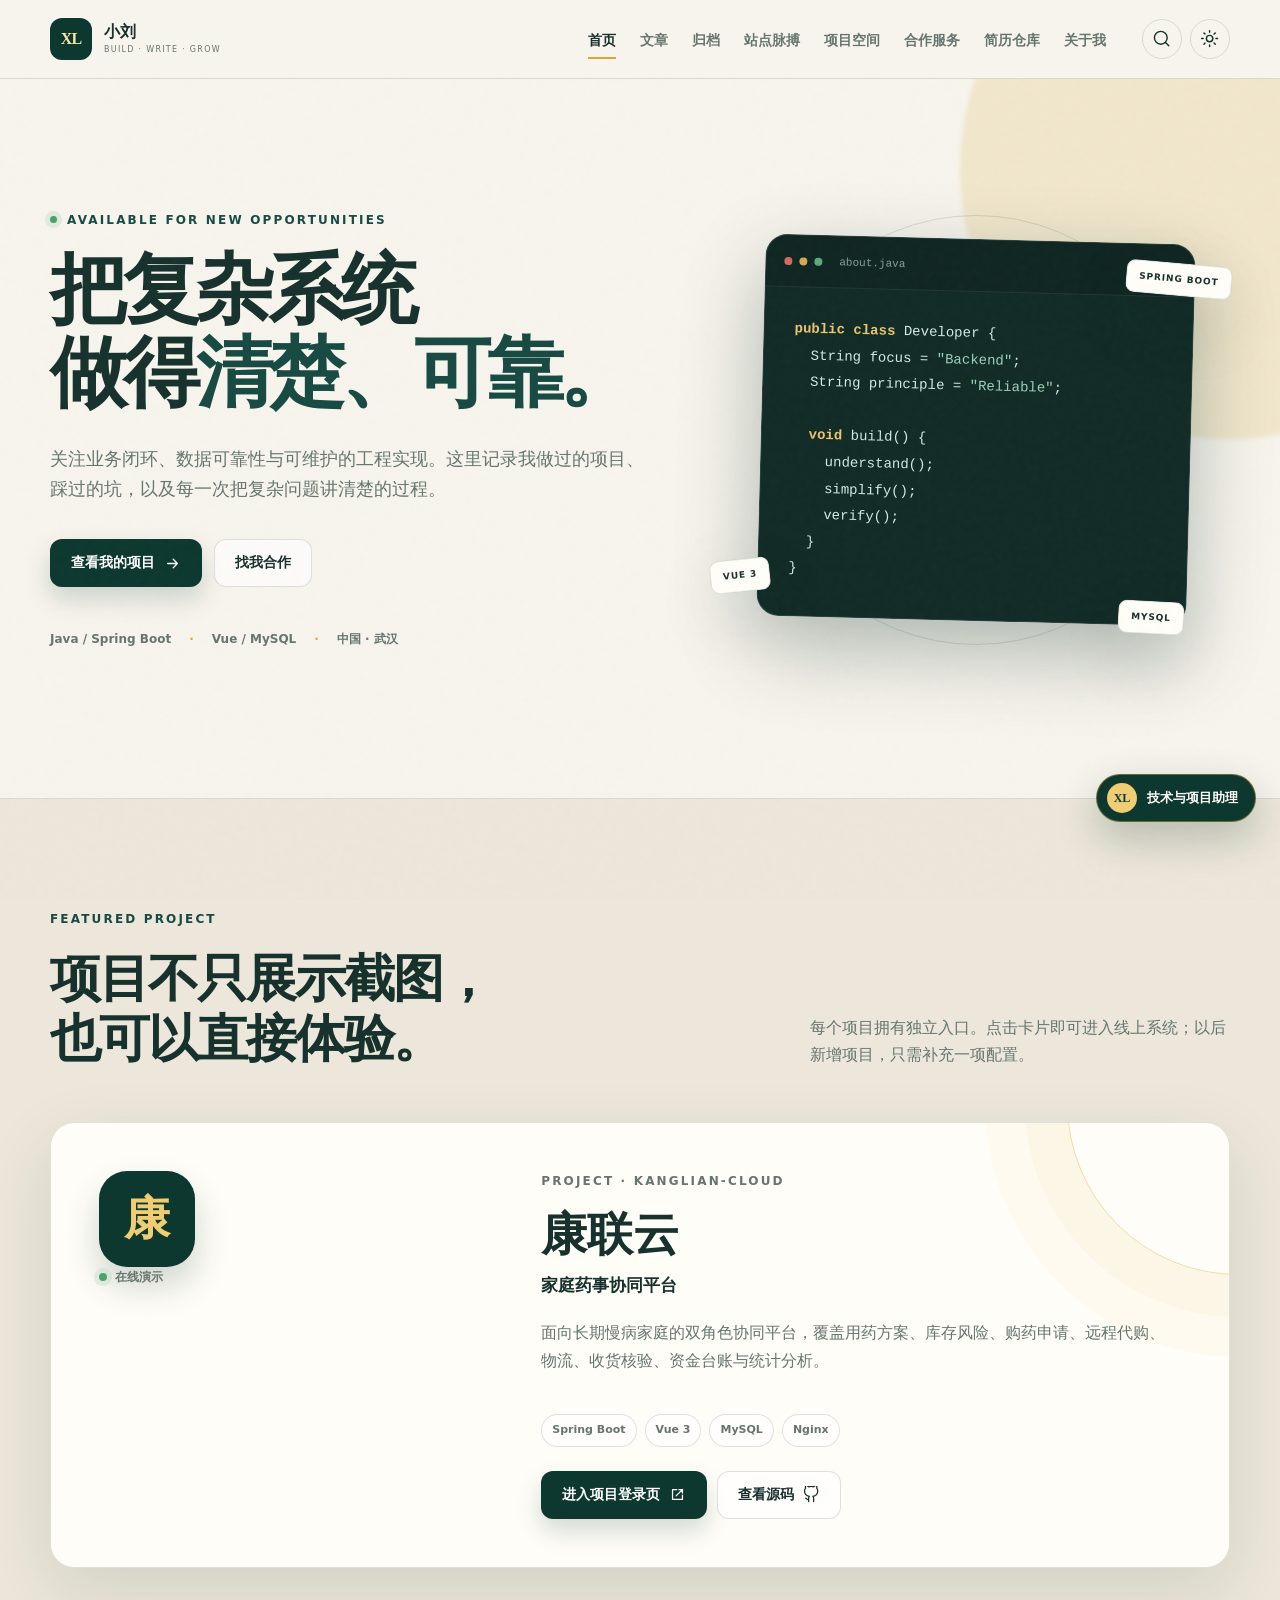
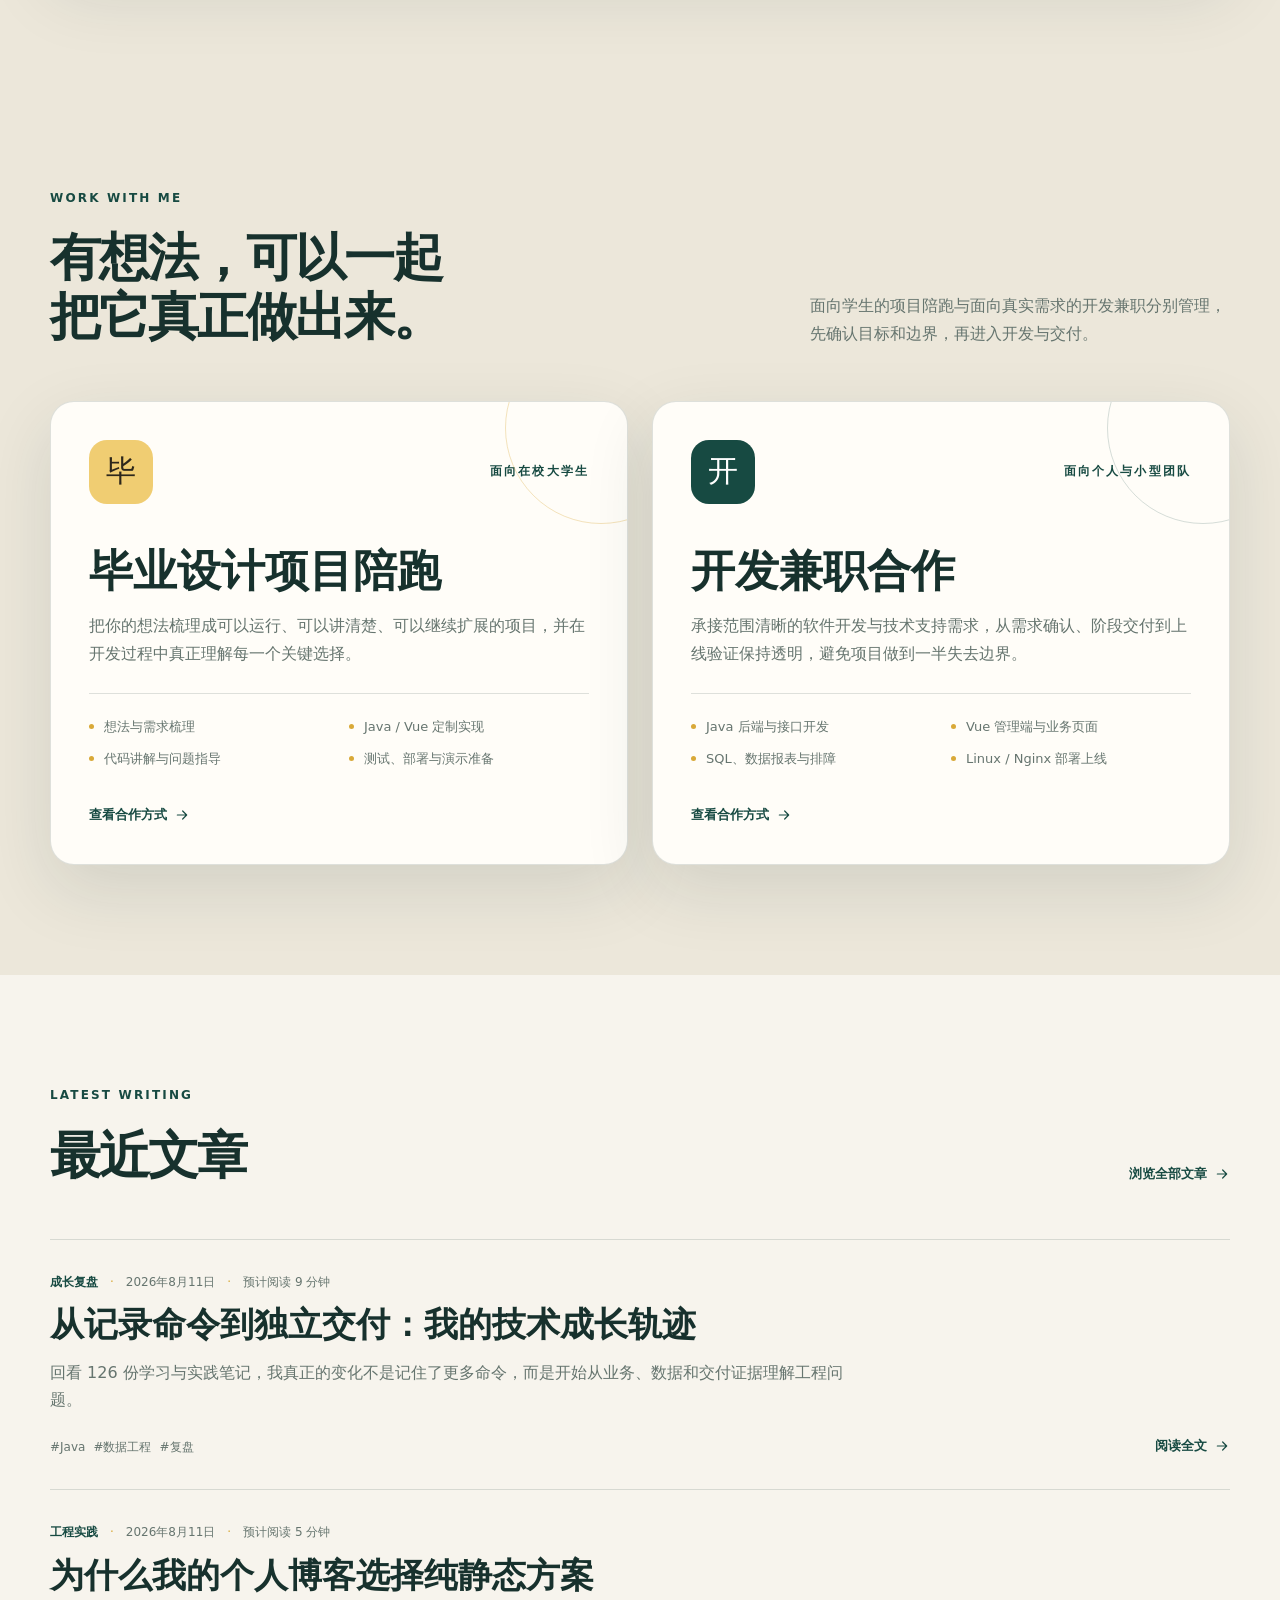
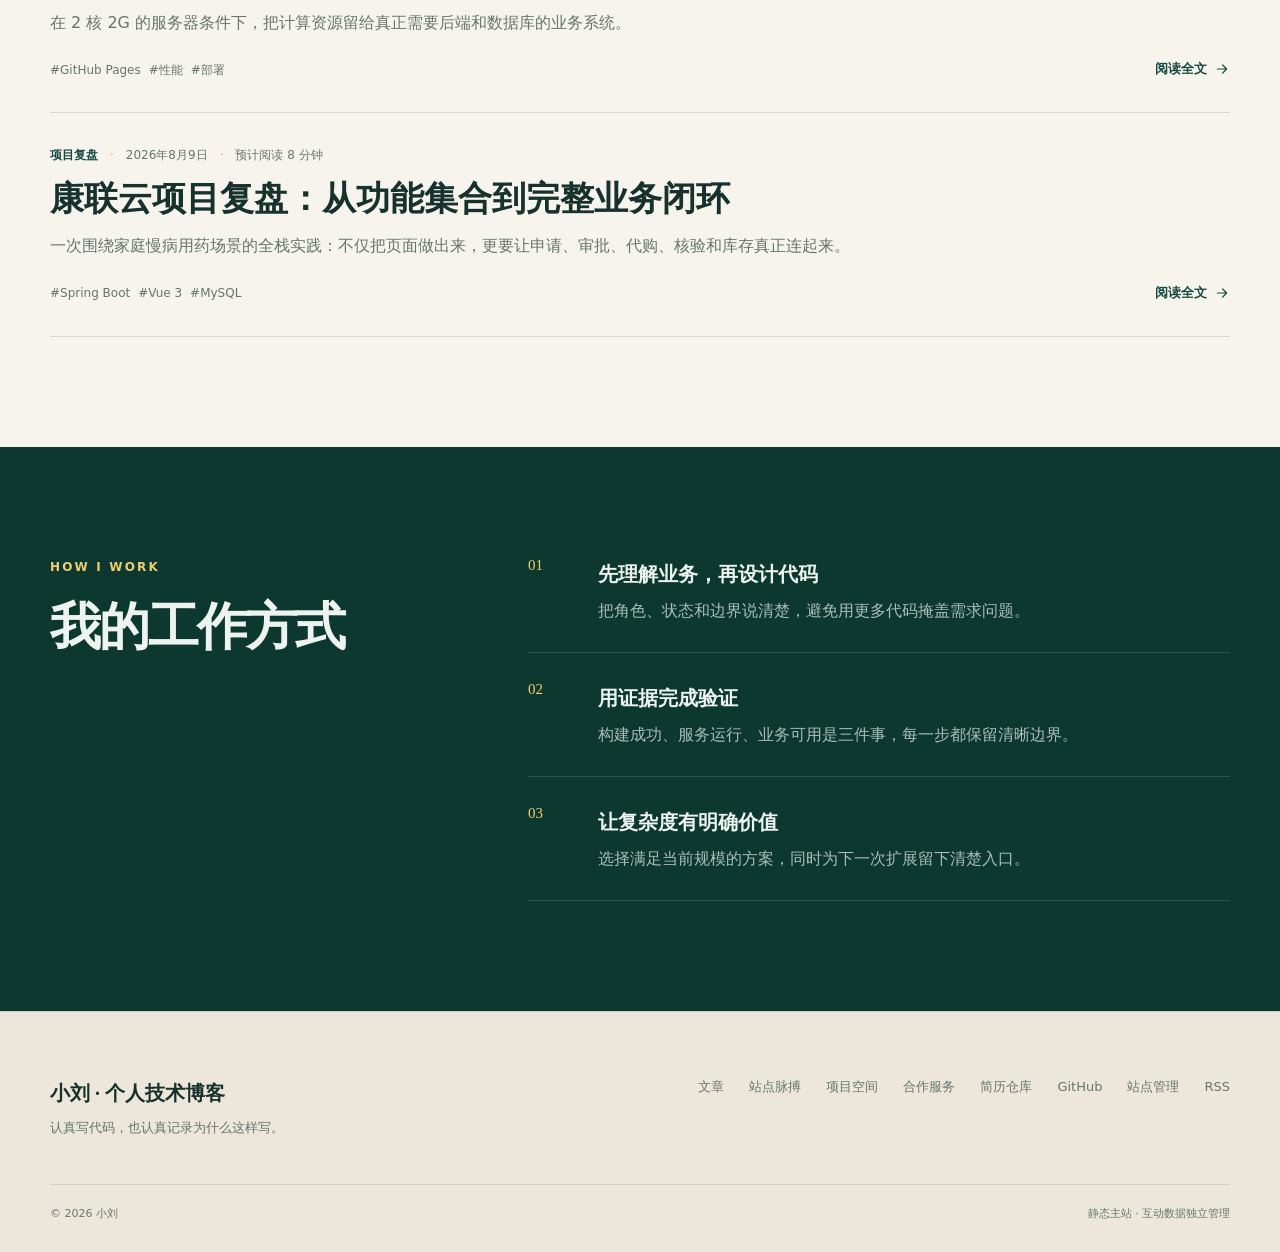
==== commit 9393dd60: "feat: 增加 Redis 站点脉搏与并发保护" ====
--- a/index.html
+++ b/index.html
@@ -14,8 +14,8 @@
     <meta property="og:url" content="https://xiaoliudev.com/" />
     <link rel="icon" href="./blog-assets/favicon.svg" type="image/svg+xml" />
     <link rel="alternate" type="application/rss+xml" title="小刘的博客 RSS" href="./rss.xml" />
-    <link rel="stylesheet" href="./blog-assets/styles.css" />
-    <link rel="stylesheet" href="./blog-assets/agent-widget.css" />
+    <link rel="stylesheet" href="./blog-assets/styles.css?release=v16" />
+    <link rel="stylesheet" href="./blog-assets/agent-widget.css?release=v16" />
     <title>小刘 · 个人技术博客</title>
   </head>
   <body>
@@ -33,6 +33,7 @@
           <a href="#/">首页</a>
           <a href="#/articles">文章</a>
           <a href="#/archive">归档</a>
+          <a href="#/pulse">站点脉搏</a>
           <a href="#/projects">项目空间</a>
           <a href="#/services">合作服务</a>
           <a href="#/resume">简历仓库</a>
@@ -52,7 +53,7 @@
         </div>
       </div>
       <nav class="mobile-nav" id="mobile-nav" aria-label="移动端导航" hidden>
-        <a href="#/">首页</a><a href="#/articles">文章</a><a href="#/archive">归档</a><a href="#/projects">项目空间</a><a href="#/services">合作服务</a><a href="#/resume">简历仓库</a><a href="#/about">关于我</a>
+        <a href="#/">首页</a><a href="#/articles">文章</a><a href="#/archive">归档</a><a href="#/pulse">站点脉搏</a><a href="#/projects">项目空间</a><a href="#/services">合作服务</a><a href="#/resume">简历仓库</a><a href="#/about">关于我</a>
       </nav>
     </header>
 
@@ -66,6 +67,7 @@
         </div>
         <div class="footer-links" aria-label="页脚导航">
           <a href="#/articles">文章</a>
+          <a href="#/pulse">站点脉搏</a>
           <a href="#/projects">项目空间</a>
           <a href="#/services">合作服务</a>
           <a href="#/resume">简历仓库</a>
@@ -96,8 +98,8 @@
     <noscript><div class="noscript">本站需要启用 JavaScript 才能浏览文章与项目。</div></noscript>
     <script src="./blog-assets/data.js"></script>
     <script src="./blog-assets/resume-repository.js"></script>
-    <script src="./blog-assets/interactions.js"></script>
-    <script src="./blog-assets/app.js"></script>
-    <script src="./blog-assets/agent-widget.js"></script>
+    <script src="./blog-assets/interactions.js?release=v16"></script>
+    <script src="./blog-assets/app.js?release=v16"></script>
+    <script src="./blog-assets/agent-widget.js?release=v16"></script>
   </body>
 </html>
--- a/blog-assets/styles.css
+++ b/blog-assets/styles.css
@@ -50,7 +50,7 @@
 .brand-copy { display: grid; line-height: 1.1; }
 .brand-copy strong { font-size: 16px; }
 .brand-copy small { margin-top: 5px; color: var(--muted); font-size: 8px; letter-spacing: .16em; }
-.desktop-nav { display: flex; align-items: center; gap: 32px; margin-left: auto; }
+.desktop-nav { display: flex; align-items: center; gap: 24px; margin-left: auto; }
 .desktop-nav a { position: relative; padding: 28px 0 24px; color: var(--muted); font-size: 14px; font-weight: 600; }
 .desktop-nav a::after { content: ''; position: absolute; left: 0; right: 100%; bottom: 18px; height: 2px; background: var(--gold); transition: right .25s; }
 .desktop-nav a:hover, .desktop-nav a.active { color: var(--ink); }
@@ -128,6 +128,7 @@
 .filter-panel { position: sticky; top: 112px; display: grid; }.filter-panel h2 { margin: 0 0 16px; font-size: 13px; letter-spacing: .08em; }.filter-tag { display: flex; justify-content: space-between; padding: 9px 0; color: var(--muted); font-size: 13px; }.filter-tag span { color: var(--muted); }.filter-tag:hover, .filter-tag.active { color: var(--brand); font-weight: 800; }.result-heading { display: flex; justify-content: space-between; padding-bottom: 18px; border-bottom: 1px solid var(--line); color: var(--muted); font-size: 13px; }.result-heading strong { color: var(--ink); }.empty-state { padding: 70px 20px; text-align: center; color: var(--muted); }
 .archive { max-width: 920px; }.archive-year { display: grid; grid-template-columns: 150px 1fr; gap: 50px; margin-bottom: 70px; }.archive-year h2 { margin: 0; color: var(--brand); font: 46px Georgia, serif; }.archive-year a { display: grid; grid-template-columns: 70px 1fr auto; align-items: center; gap: 20px; padding: 18px 0; border-bottom: 1px solid var(--line); }.archive-year a:hover span { color: var(--brand); }.archive-year time, .archive-year small { color: var(--muted); font-size: 12px; }.archive-year span { font-family: Georgia, "Songti SC", serif; font-size: 19px; }
 .project-grid { display: grid; grid-template-columns: repeat(2, 1fr); gap: 24px; }.project-grid .project-card { min-height: 510px; }.project-grid .project-card h3 { font-size: 38px; }.project-coming { place-content: center; border-style: dashed; box-shadow: none; }.project-coming::before { display: none; }.coming-plus { width: 64px; height: 64px; display: grid; place-items: center; margin-bottom: 10px; border: 1px solid var(--line); border-radius: 50%; color: var(--brand); font: 36px Georgia, serif; }.project-coming code { padding: 2px 5px; border-radius: 5px; background: var(--paper-deep); }.project-note { display: grid; grid-template-columns: 190px 1fr; gap: 30px; margin-top: 38px; padding: 24px 28px; border-left: 3px solid var(--gold); background: var(--surface); }.project-note p { margin: 0; color: var(--muted); }
+.pulse-hero-grid { display: flex; justify-content: space-between; align-items: end; gap: 40px; }.pulse-live-badge { display: inline-flex; align-items: center; gap: 9px; padding: 10px 15px; border: 1px solid color-mix(in srgb, var(--brand) 30%, var(--line)); border-radius: 999px; color: var(--brand); background: var(--surface-solid); font-size: 11px; font-weight: 800; letter-spacing: .14em; }.pulse-live-badge i { width: 8px; height: 8px; border-radius: 50%; background: #38a169; box-shadow: 0 0 0 6px rgba(56,161,105,.12); animation: pulse-live 1.8s ease-in-out infinite; }@keyframes pulse-live { 50% { opacity: .45; transform: scale(.82); } }.pulse-section { background: var(--paper-deep); }.pulse-loading { min-height: 420px; display: grid; place-items: center; color: var(--muted); }.pulse-metrics { display: grid; grid-template-columns: repeat(3, 1fr); gap: 18px; margin-bottom: 28px; }.pulse-metrics article { padding: 30px; border: 1px solid var(--line); border-radius: 18px; background: var(--surface-solid); box-shadow: var(--shadow); }.pulse-metrics article > span { color: var(--brand); font-size: 10px; font-weight: 800; letter-spacing: .17em; }.pulse-metrics article > strong { display: block; margin: 14px 0 8px; font: 58px/1 Georgia, "Songti SC", serif; }.pulse-metrics article > p { margin: 0; color: var(--muted); font-size: 13px; }.pulse-grid { display: grid; grid-template-columns: 1.05fr .95fr; gap: 24px; }.pulse-ranking, .pulse-architecture { padding: 34px; border: 1px solid var(--line); border-radius: 20px; background: var(--surface-solid); }.pulse-section-heading h2, .pulse-architecture h2 { margin: 6px 0 24px; font: 34px/1.25 Georgia, "Songti SC", serif; }.pulse-ranking-item { display: grid; grid-template-columns: 42px 1fr auto; gap: 14px; align-items: center; padding: 18px 0; border-top: 1px solid var(--line); }.pulse-ranking-item > span { color: var(--gold); font: 18px Georgia, serif; }.pulse-ranking-item > strong { line-height: 1.5; }.pulse-ranking-item > small { color: var(--muted); white-space: nowrap; }.pulse-ranking-item:hover strong { color: var(--brand); }.pulse-ranking-empty { padding: 36px 0; color: var(--muted); }.pulse-architecture ol { display: grid; gap: 0; margin: 0; padding: 0; list-style: none; }.pulse-architecture li { display: grid; grid-template-columns: 42px 1fr; gap: 15px; padding: 15px 0; border-top: 1px solid var(--line); }.pulse-architecture li > span { color: var(--gold); font: 13px Georgia, serif; }.pulse-architecture strong { display: block; margin-bottom: 4px; }.pulse-architecture li p { margin: 0; color: var(--muted); font-size: 12px; }.pulse-privacy, .pulse-unavailable { margin-top: 24px; padding: 25px 28px; border: 1px solid var(--line); border-radius: 16px; background: var(--surface); }.pulse-privacy { display: grid; grid-template-columns: 150px 1fr; gap: 28px; }.pulse-privacy p, .pulse-unavailable p { margin: 0; color: var(--muted); }.pulse-unavailable { min-height: 360px; display: grid; place-content: center; text-align: center; }.pulse-unavailable > span { color: #a53f36; font-size: 11px; font-weight: 800; letter-spacing: .16em; }.pulse-unavailable h2 { margin: 10px 0; font: 36px Georgia, "Songti SC", serif; }
 .service-preview-section { background: var(--paper-deep); }
 .service-grid { display: grid; grid-template-columns: repeat(2, 1fr); gap: 24px; }
 .service-card { position: relative; overflow: hidden; min-height: 440px; display: flex; flex-direction: column; padding: 38px; border: 1px solid var(--line); border-radius: var(--radius); background: var(--surface-solid); box-shadow: var(--shadow); }
@@ -140,7 +141,7 @@
 .process-grid { display: grid; grid-template-columns: repeat(4, 1fr); gap: 0; margin: 28px 0 0; padding: 0; border-top: 1px solid rgba(255,255,255,.13); list-style: none; }.process-grid li { min-height: 250px; padding: 30px 28px; border-right: 1px solid rgba(255,255,255,.13); }.process-grid li:last-child { border-right: 0; }.process-grid span { color: var(--gold-soft); font: 14px Georgia, serif; }.process-grid h3 { margin: 40px 0 10px; font-size: 20px; }.process-grid p { margin: 0; color: #a9beb7; font-size: 13px; }
 .cooperation-boundaries { background: var(--paper); }.boundary-grid { display: grid; grid-template-columns: 1fr 1fr; gap: 24px; }.boundary-grid article { padding: 36px; border: 1px solid var(--line); border-radius: 18px; background: var(--surface); }.boundary-grid h2 { margin: 12px 0 15px; font-family: Georgia, "Songti SC", serif; font-size: 31px; }.boundary-grid article > p:not(.eyebrow) { color: var(--muted); }.boundary-grid strong { display: block; margin-top: 24px; padding-top: 20px; border-top: 1px solid var(--line); color: var(--brand); font-size: 13px; }
 .service-contact { background: var(--paper-deep); }.service-contact-layout { display: grid; grid-template-columns: .8fr 1.2fr; gap: 75px; align-items: start; }.service-contact-copy { position: sticky; top: 112px; }.service-contact-copy h2 { margin: 8px 0 16px; font-family: Georgia, "Songti SC", serif; font-size: clamp(36px, 5vw, 58px); }.service-contact-copy > p:not(.eyebrow) { margin: 0 0 26px; color: var(--muted); }.contact-form { display: grid; gap: 18px; padding: 32px; border: 1px solid var(--line); border-radius: 18px; background: var(--surface-solid); box-shadow: var(--shadow); }.contact-form > .primary-button { min-width: 190px; justify-self: center; justify-content: center; }
-.contact-dialog { width: min(620px, calc(100% - 28px)); max-height: 88vh; padding: 0; border: 1px solid var(--line); border-radius: 22px; color: var(--ink); background: var(--surface-solid); box-shadow: 0 34px 110px rgba(0,0,0,.34); }.contact-dialog::backdrop { background: rgba(5,16,13,.68); backdrop-filter: blur(7px); }.contact-dialog-panel { max-height: 88vh; overflow-y: auto; display: grid; justify-items: center; padding: 34px; text-align: center; }.contact-dialog-mark { width: 58px; height: 58px; display: grid; place-items: center; margin-bottom: 18px; border-radius: 50%; color: var(--surface-solid); background: var(--brand); font: 800 27px/1 Inter, sans-serif; box-shadow: 0 10px 28px color-mix(in srgb, var(--brand) 30%, transparent); }.contact-dialog-success .contact-dialog-mark { background: #2c755a; }.contact-dialog-error .contact-dialog-mark { background: #a53f36; }.contact-dialog-panel > .eyebrow { margin: 0; }.contact-dialog-panel h2 { margin: 8px 0 10px; font-family: Georgia, "Songti SC", serif; font-size: 34px; }.contact-dialog-copy { max-width: 500px; margin: 0; color: var(--muted); font-size: 14px; line-height: 1.75; }.contact-review { width: 100%; display: grid; gap: 10px; margin: 24px 0 0; text-align: left; }.contact-review > div { display: grid; grid-template-columns: 105px 1fr; gap: 16px; padding: 14px 16px; border: 1px solid var(--line); border-radius: 11px; background: var(--paper-deep); }.contact-review dt { color: var(--muted); font-size: 12px; font-weight: 800; }.contact-review dd { min-width: 0; margin: 0; color: var(--ink); overflow-wrap: anywhere; font-size: 14px; line-height: 1.65; }.contact-review dd span { display: inline-flex; margin-right: 8px; padding: 2px 7px; border-radius: 99px; color: var(--brand); background: color-mix(in srgb, var(--brand) 10%, transparent); font-size: 11px; font-weight: 800; }.contact-review-requirement dd { white-space: pre-wrap; }.contact-dialog-actions { width: 100%; display: flex; justify-content: center; gap: 12px; margin-top: 26px; }.contact-dialog-actions .primary-button, .contact-dialog-actions .secondary-button { min-width: 135px; justify-content: center; }
+.contact-dialog { width: min(620px, calc(100% - 28px)); max-height: 88vh; max-height: 88dvh; overflow: hidden; padding: 0; border: 1px solid var(--line); border-radius: 22px; color: var(--ink); background: var(--surface-solid); box-shadow: 0 34px 110px rgba(0,0,0,.34); }.contact-dialog::backdrop { background: rgba(5,16,13,.68); backdrop-filter: blur(7px); }.contact-dialog-panel { box-sizing: border-box; max-height: calc(88vh - 2px); max-height: calc(88dvh - 2px); overflow-x: hidden; overflow-y: auto; scrollbar-gutter: stable; display: grid; justify-items: center; padding: 34px; text-align: center; }.contact-dialog-mark { width: 58px; height: 58px; display: grid; place-items: center; margin-bottom: 18px; border-radius: 50%; color: var(--surface-solid); background: var(--brand); font: 800 27px/1 Inter, sans-serif; box-shadow: 0 10px 28px color-mix(in srgb, var(--brand) 30%, transparent); }.contact-dialog-success .contact-dialog-mark { background: #2c755a; }.contact-dialog-error .contact-dialog-mark { background: #a53f36; }.contact-dialog-panel > .eyebrow { margin: 0; }.contact-dialog-panel h2 { margin: 8px 0 10px; font-family: Georgia, "Songti SC", serif; font-size: 34px; }.contact-dialog-copy { max-width: 500px; margin: 0; color: var(--muted); font-size: 14px; line-height: 1.75; }.contact-review { width: 100%; display: grid; gap: 10px; margin: 24px 0 0; text-align: left; }.contact-review > div { display: grid; grid-template-columns: 105px 1fr; gap: 16px; padding: 14px 16px; border: 1px solid var(--line); border-radius: 11px; background: var(--paper-deep); }.contact-review dt { color: var(--muted); font-size: 12px; font-weight: 800; }.contact-review dd { min-width: 0; margin: 0; color: var(--ink); overflow-wrap: anywhere; font-size: 14px; line-height: 1.65; }.contact-review dd span { display: inline-flex; margin-right: 8px; padding: 2px 7px; border-radius: 99px; color: var(--brand); background: color-mix(in srgb, var(--brand) 10%, transparent); font-size: 11px; font-weight: 800; }.contact-review-requirement dd { white-space: pre-wrap; }.contact-dialog-actions { width: 100%; display: flex; justify-content: center; gap: 12px; margin-top: 26px; }.contact-dialog-actions .primary-button, .contact-dialog-actions .secondary-button { min-width: 135px; justify-content: center; }
 .about-intro { display: grid; grid-template-columns: 1fr 320px; gap: 90px; align-items: center; }.portrait-card { min-height: 330px; display: flex; flex-direction: column; justify-content: flex-end; padding: 30px; border-radius: 140px 140px 24px 24px; color: #eaf4ef; background: var(--brand-strong); box-shadow: var(--shadow); }.portrait-card > span { flex: 1; display: grid; place-items: center; color: var(--gold-soft); font: 76px Georgia, serif; }.portrait-card p { margin: 0; font-weight: 700; }.portrait-card small { color: #a9beb7; }.about-grid { display: grid; grid-template-columns: .6fr 1.4fr; gap: 90px; }.large-copy { margin: 0 0 45px; font-family: Georgia, "Songti SC", serif; font-size: 27px; line-height: 1.7; }.skill-grid { display: grid; grid-template-columns: repeat(2, 1fr); gap: 18px; }.skill-grid article { padding: 25px; border: 1px solid var(--line); border-radius: 16px; background: var(--surface); }.skill-grid span { color: var(--gold); font: 14px Georgia, serif; }.skill-grid h3 { margin: 12px 0 7px; }.skill-grid p { margin: 0; color: var(--muted); font-size: 14px; }
 .about-rotating-title { height: clamp(128px, 17vw, 194px); display: flex; align-items: center; overflow: hidden; }.about-rotating-title > span { width: 100%; display: grid; align-content: center; opacity: 1; transform: translateY(0); transition: opacity .26s ease, transform .26s ease; }.about-rotating-title > span.is-changing { opacity: 0; transform: translateY(12px); }.about-title-line { display: block; width: max-content; max-width: 100%; white-space: nowrap; }
 
@@ -200,6 +201,7 @@
 .field-label textarea { resize: vertical; line-height: 1.6; }.checkbox-label, .privacy-confirm { display: flex; align-items: flex-start; gap: 9px; color: var(--muted); font-size: 12px; line-height: 1.6; }
 .checkbox-label { align-items: center; padding-top: 30px; }.checkbox-label input, .privacy-confirm input { flex: 0 0 auto; margin-top: 2px; accent-color: var(--brand); }
 .privacy-confirm { padding: 14px; border: 1px solid color-mix(in srgb, var(--gold) 38%, var(--line)); border-radius: 10px; background: color-mix(in srgb, var(--gold-soft) 16%, transparent); }
+.agent-draft-banner { grid-column: 1 / -1; display: grid; grid-template-columns: 1fr auto; gap: 6px 18px; align-items: center; padding: 16px; border: 1px solid color-mix(in srgb, var(--brand) 28%, var(--line)); border-radius: 12px; background: color-mix(in srgb, var(--brand) 7%, var(--surface-solid)); }.agent-draft-banner strong { color: var(--brand); }.agent-draft-banner span { color: var(--muted); font-size: 12px; }.agent-draft-banner button { grid-column: 2; grid-row: 1 / 3; padding: 8px 11px; border: 1px solid var(--line); border-radius: 8px; color: var(--muted); background: var(--surface-solid); cursor: pointer; }
 .form-message { min-height: 20px; margin: 0; color: #a53f36; font-size: 12px; }.form-message[data-type="info"] { color: var(--brand); }.form-message[data-type="success"] { color: #2c755a; }
 .contact-form .form-message, .comment-form .form-message { min-height: 0; padding: 13px 15px; border: 1px solid var(--line); border-radius: 10px; color: var(--ink); background: var(--paper-deep); font-size: 14px; font-weight: 800; line-height: 1.6; text-align: center; }.contact-form .form-message:empty, .comment-form .form-message:empty { display: none; }.contact-form .form-message[data-type="info"], .comment-form .form-message[data-type="info"] { border-color: color-mix(in srgb, var(--brand) 28%, var(--line)); color: var(--brand); background: color-mix(in srgb, var(--brand) 7%, var(--surface-solid)); }.contact-form .form-message[data-type="success"], .comment-form .form-message[data-type="success"] { border-color: color-mix(in srgb, #2c755a 35%, var(--line)); color: #216248; background: color-mix(in srgb, #2c755a 10%, var(--surface-solid)); }.contact-form .form-message[data-type="error"], .comment-form .form-message[data-type="error"] { border-color: color-mix(in srgb, #a53f36 38%, var(--line)); color: #92332c; background: color-mix(in srgb, #a53f36 9%, var(--surface-solid)); }
 .form-trap { position: absolute !important; left: -10000px !important; width: 1px !important; height: 1px !important; overflow: hidden !important; }
@@ -212,7 +214,8 @@
 .like-button { width: 150px; height: 150px; display: grid; grid-template-columns: 1fr; place-content: center; justify-items: center; margin: 28px 0 18px; border: 1px solid var(--line); border-radius: 50%; color: var(--brand); background: var(--surface-solid); box-shadow: var(--shadow); cursor: pointer; transition: transform .2s, border-color .2s; }.like-button:hover { transform: translateY(-3px); border-color: var(--gold); }.like-button span { color: var(--gold); font-size: 30px; line-height: 1; }.like-button strong { margin-top: 5px; font: 30px Georgia, serif; }.like-button small { color: var(--muted); }.like-button.liked { border-color: color-mix(in srgb, var(--gold) 65%, var(--line)); background: color-mix(in srgb, var(--gold-soft) 16%, var(--surface-solid)); }
 .comment-heading { display: flex; justify-content: space-between; align-items: end; gap: 20px; padding-bottom: 18px; border-bottom: 1px solid var(--line); }.comment-heading .eyebrow { margin: 0; }.comment-heading h2 { margin-bottom: 0; }.comment-heading > span { color: var(--muted); font-size: 12px; }.comment-list { display: grid; margin-bottom: 35px; }.comment-item { padding: 24px 0; border-bottom: 1px solid var(--line); }.comment-item > div { display: flex; justify-content: space-between; gap: 20px; }.comment-item strong { color: var(--ink); }.comment-item time { color: var(--muted); font-size: 11px; }.comment-item p { margin: 10px 0 0; color: var(--muted); white-space: pre-wrap; }.comment-loading, .comment-empty { padding: 35px 0; color: var(--muted); font-size: 13px; }.comment-form { display: grid; gap: 16px; padding: 28px; border: 1px solid var(--line); border-radius: 16px; background: var(--surface-solid); }.comment-form h3 { margin: 0; font-size: 23px; }.comment-form > p:not(.form-message) { margin: -8px 0 4px; color: var(--muted); font-size: 12px; }.comment-form > .primary-button { min-width: 160px; justify-self: center; justify-content: center; }
 .manage-loading { min-height: 70vh; display: grid; place-items: center; color: var(--muted); }.manage-login-card { min-height: 420px; display: grid; place-content: center; justify-items: center; text-align: center; }.manage-login-card > span { color: var(--gold); font: 46px Georgia, serif; letter-spacing: .12em; }.manage-login-card h2 { margin: 22px 0 8px; font-family: Georgia, "Songti SC", serif; font-size: 36px; }.manage-login-card p { margin: 0 0 25px; color: var(--muted); }
-.manage-hero-grid { display: flex; justify-content: space-between; align-items: end; gap: 35px; }.manage-summary { padding-top: 35px; padding-bottom: 35px; background: var(--paper-deep); }.summary-grid { display: grid; grid-template-columns: repeat(3, 1fr); gap: 18px; }.summary-grid article { padding: 25px; border: 1px solid var(--line); border-radius: 14px; background: var(--surface); }.summary-grid span { color: var(--brand); font: 40px Georgia, serif; }.summary-grid p { margin: 5px 0 0; color: var(--muted); font-size: 12px; }
+.manage-hero-grid { display: flex; justify-content: space-between; align-items: end; gap: 35px; }.manage-summary { padding-top: 35px; padding-bottom: 35px; background: var(--paper-deep); }.summary-grid { display: grid; grid-template-columns: repeat(auto-fit, minmax(180px, 1fr)); gap: 18px; }.summary-grid article { padding: 25px; border: 1px solid var(--line); border-radius: 14px; background: var(--surface); }.summary-grid span { color: var(--brand); font: 40px Georgia, serif; }.summary-grid p { margin: 5px 0 0; color: var(--muted); font-size: 12px; }
+.manage-operations { padding-top: 35px; padding-bottom: 35px; border-bottom: 1px solid var(--line); background: var(--paper-deep); }.operations-grid { display: grid; grid-template-columns: 1fr 1fr; gap: 18px; }.operation-card { position: relative; display: grid; gap: 18px; padding: 26px; border: 1px solid var(--line); border-radius: 15px; background: var(--surface-solid); }.operation-card h2 { margin: 8px 0 7px; font: 28px/1.2 Georgia, "Songti SC", serif; }.operation-card p { margin: 0; color: var(--muted); font-size: 13px; }.operation-card > .secondary-button { justify-self: start; }.operation-card > .secondary-button:disabled { opacity: .48; cursor: not-allowed; }.operation-state { position: absolute; right: 22px; top: 22px; padding: 5px 9px; border-radius: 99px; font-size: 10px; font-weight: 800; }.operation-state.is-ready { color: #216248; background: color-mix(in srgb, #2c755a 12%, var(--surface-solid)); }.operation-state.is-warning { color: #875d18; background: color-mix(in srgb, var(--gold-soft) 28%, var(--surface-solid)); }.operation-metrics { display: grid; grid-template-columns: repeat(3, 1fr); gap: 10px; margin: 0; }.operation-metrics div { padding: 12px; border-radius: 10px; background: var(--paper-deep); }.operation-metrics dt { color: var(--muted); font-size: 10px; }.operation-metrics dd { margin: 5px 0 0; color: var(--brand); font: 23px Georgia, serif; }
 .manage-content { background: var(--paper); }.manage-columns { display: grid; grid-template-columns: 1fr 1fr; gap: 34px; align-items: start; }.manage-section-heading { margin-bottom: 20px; }.manage-section-heading h2 { margin: 8px 0 0; font-family: Georgia, "Songti SC", serif; font-size: 34px; }.manage-list { display: grid; gap: 15px; }.manage-item { padding: 24px; border: 1px solid var(--line); border-radius: 15px; background: var(--surface-solid); }.manage-item-head { display: flex; justify-content: space-between; gap: 20px; }.manage-item-head h3 { margin: 10px 0 0; font-size: 16px; line-height: 1.5; }.manage-item-head time { flex: 0 0 auto; color: var(--muted); font-size: 10px; }.manage-item > p { color: var(--muted); white-space: pre-wrap; }.status-pill { display: inline-flex; padding: 4px 8px; border-radius: 99px; color: var(--muted); background: var(--paper-deep); font-size: 10px; font-weight: 800; }.status-pending, .status-new { color: #875d18; background: color-mix(in srgb, var(--gold-soft) 28%, transparent); }.status-approved, .status-contacted { color: var(--brand); background: color-mix(in srgb, var(--brand) 10%, transparent); }.status-closed { color: var(--muted); }.manage-actions { display: flex; flex-wrap: wrap; align-items: center; gap: 9px; margin-top: 20px; }.manage-actions .primary-button, .manage-actions .secondary-button { min-height: 38px; padding: 8px 13px; font-size: 11px; }.manage-actions select { min-height: 38px; padding: 7px 10px; border: 1px solid var(--line); border-radius: 8px; color: var(--ink); background: var(--paper); }.contact-value { display: flex; justify-content: space-between; gap: 18px; width: 100%; margin-top: 16px; padding: 12px 14px; border: 1px solid var(--line); border-radius: 9px; color: var(--brand); background: var(--paper-deep); cursor: pointer; text-align: left; }.contact-value small { color: var(--muted); }.manage-empty { padding: 45px 20px; border: 1px dashed var(--line); border-radius: 14px; color: var(--muted); text-align: center; }
 .not-found { min-height: 70vh; display: grid; place-items: center; text-align: center; }.not-found span { color: var(--gold); font: 120px/1 Georgia, serif; opacity: .55; }.not-found h1 { margin: 12px 0; font: 44px Georgia, "Songti SC", serif; }.not-found p { margin-bottom: 28px; color: var(--muted); }
 
@@ -224,15 +227,16 @@
   .hero { min-height: auto; }.hero-grid { grid-template-columns: 1fr; gap: 55px; padding: 70px 0 90px; }.hero-visual { min-height: 370px; }.code-window { width: min(90%, 430px); }.orbit-one { width: 370px; height: 370px; }.orbit-two { width: 290px; height: 290px; }
   .section { padding: 80px 0; }.section-heading, .project-featured, .principles-grid, .about-grid { grid-template-columns: 1fr; }.section-heading { gap: 20px; }.project-featured .project-card-top { grid-row: auto; flex-direction: row; }.principles-grid { gap: 45px; }
   .articles-layout { grid-template-columns: 1fr; gap: 35px; }.filter-panel { position: static; display: flex; overflow-x: auto; gap: 8px; padding-bottom: 5px; }.filter-panel h2 { display: none; }.filter-tag { flex: 0 0 auto; gap: 8px; padding: 7px 11px; border: 1px solid var(--line); border-radius: 99px; }.filter-tag.active { background: var(--surface); }
-  .project-grid, .service-grid, .boundary-grid, .manage-columns { grid-template-columns: 1fr; }.process-grid { grid-template-columns: repeat(2, 1fr); }.process-grid li:nth-child(2) { border-right: 0; }.process-grid li { border-bottom: 1px solid rgba(255,255,255,.13); }.process-grid li:nth-child(n+3) { border-bottom: 0; }.article-layout, .community-layout { grid-template-columns: 1fr; }.community-layout { gap: 45px; }.like-panel { position: static; }.toc { position: static; padding: 18px; border: 1px solid var(--line); border-radius: 12px; }.about-intro { grid-template-columns: 1fr; gap: 50px; }.portrait-card { width: min(100%, 320px); }.archive-year { grid-template-columns: 100px 1fr; gap: 25px; }.resume-hero-grid { grid-template-columns: 1fr; }.resume-admin-actions { justify-content: flex-start; }.resume-showcase { grid-template-columns: 1fr; }.resume-showcase-copy { border-right: 0; border-bottom: 1px solid var(--line); }.resume-history-grid, .resume-method-grid { grid-template-columns: 1fr; }.resume-history-heading { position: static; }.resume-history-grid { gap: 45px; }.service-contact-layout { grid-template-columns: 1fr; gap: 45px; }.service-contact-copy { position: static; }.article-pagination { grid-template-columns: 1fr 1fr; }.article-return-actions { grid-column: 1 / -1; grid-row: 2; grid-template-columns: 1fr 1fr; }
+  .project-grid, .service-grid, .boundary-grid, .manage-columns, .operations-grid, .pulse-grid { grid-template-columns: 1fr; }.process-grid { grid-template-columns: repeat(2, 1fr); }.process-grid li:nth-child(2) { border-right: 0; }.process-grid li { border-bottom: 1px solid rgba(255,255,255,.13); }.process-grid li:nth-child(n+3) { border-bottom: 0; }.article-layout, .community-layout { grid-template-columns: 1fr; }.community-layout { gap: 45px; }.like-panel { position: static; }.toc { position: static; padding: 18px; border: 1px solid var(--line); border-radius: 12px; }.about-intro { grid-template-columns: 1fr; gap: 50px; }.portrait-card { width: min(100%, 320px); }.archive-year { grid-template-columns: 100px 1fr; gap: 25px; }.resume-hero-grid { grid-template-columns: 1fr; }.resume-admin-actions { justify-content: flex-start; }.resume-showcase { grid-template-columns: 1fr; }.resume-showcase-copy { border-right: 0; border-bottom: 1px solid var(--line); }.resume-history-grid, .resume-method-grid { grid-template-columns: 1fr; }.resume-history-heading { position: static; }.resume-history-grid { gap: 45px; }.service-contact-layout { grid-template-columns: 1fr; gap: 45px; }.service-contact-copy { position: static; }.article-pagination { grid-template-columns: 1fr 1fr; }.article-return-actions { grid-column: 1 / -1; grid-row: 2; grid-template-columns: 1fr 1fr; }
 }
 
 @media (max-width: 620px) {
   .shell { width: min(calc(100% - 28px), var(--shell)); }.header-actions { gap: 5px; }.icon-button { width: 37px; height: 37px; }
   .hero h1 { font-size: 47px; }.hero-intro { font-size: 16px; }.hero-notes { flex-wrap: wrap; gap: 7px 12px; }.hero-notes span + span::before { margin-right: 12px; }.hero-visual { min-height: 320px; }.orbit-one { width: 305px; height: 305px; }.orbit-two { width: 245px; height: 245px; }.code-window pre { padding: 22px 18px 28px; font-size: 11px; }.floating-chip { font-size: 8px; }.chip-one { right: 4px; }.chip-two { left: 0; }
   .section-heading.compact { grid-template-columns: 1fr; }.section-heading.compact .text-link { margin-top: 8px; }.project-card, .project-featured { min-height: 0; padding: 26px; }.project-index { width: 70px; height: 70px; border-radius: 20px; font-size: 34px; }.project-card h3 { font-size: 37px; }.project-actions { display: grid; }.post-card-bottom { align-items: flex-start; flex-direction: column; }.post-card-actions { width: 100%; justify-content: space-between; }.principle-list article { grid-template-columns: 38px 1fr; }
-  .page-hero { padding: 70px 0 50px; }.page-hero h1 { font-size: 56px; }.archive-year { grid-template-columns: 1fr; gap: 12px; }.archive-year h2 { font-size: 36px; }.archive-year a { grid-template-columns: 56px 1fr; }.archive-year small { display: none; }.project-note { grid-template-columns: 1fr; gap: 7px; }.service-card { min-height: 0; padding: 26px; }.service-card h3 { margin-top: 32px; font-size: 34px; }.service-card ul { grid-template-columns: 1fr; }.process-grid { grid-template-columns: 1fr; }.process-grid li, .process-grid li:nth-child(2), .process-grid li:nth-child(n+3) { min-height: 0; border-right: 0; border-bottom: 1px solid rgba(255,255,255,.13); }.process-grid li:last-child { border-bottom: 0; }.process-grid h3 { margin-top: 22px; }.boundary-grid article { padding: 26px; }.contact-form { padding: 22px 18px; }.contact-dialog-panel { padding: 27px 18px 22px; }.contact-review > div { grid-template-columns: 1fr; gap: 5px; }.contact-dialog-actions { display: grid; }.contact-dialog-actions .primary-button, .contact-dialog-actions .secondary-button { width: 100%; }.skill-grid { grid-template-columns: 1fr; }.large-copy { font-size: 23px; }
+  .page-hero { padding: 70px 0 50px; }.page-hero h1 { font-size: 56px; }.archive-year { grid-template-columns: 1fr; gap: 12px; }.archive-year h2 { font-size: 36px; }.archive-year a { grid-template-columns: 56px 1fr; }.archive-year small { display: none; }.project-note { grid-template-columns: 1fr; gap: 7px; }.service-card { min-height: 0; padding: 26px; }.service-card h3 { margin-top: 32px; font-size: 34px; }.service-card ul { grid-template-columns: 1fr; }.process-grid { grid-template-columns: 1fr; }.process-grid li, .process-grid li:nth-child(2), .process-grid li:nth-child(n+3) { min-height: 0; border-right: 0; border-bottom: 1px solid rgba(255,255,255,.13); }.process-grid li:last-child { border-bottom: 0; }.process-grid h3 { margin-top: 22px; }.boundary-grid article { padding: 26px; }.contact-form { padding: 22px 18px; }.agent-draft-banner { grid-template-columns: 1fr; }.agent-draft-banner button { grid-column: 1; grid-row: auto; justify-self: start; }.contact-dialog-panel { padding: 27px 18px 22px; }.contact-review > div { grid-template-columns: 1fr; gap: 5px; }.contact-dialog-actions { display: grid; }.contact-dialog-actions .primary-button, .contact-dialog-actions .secondary-button { width: 100%; }.skill-grid { grid-template-columns: 1fr; }.large-copy { font-size: 23px; }
   .articles-hero-grid { align-items: flex-start; flex-direction: column; }.article-header { padding: 65px 0 50px; }.article-header h1 { font-size: 42px; }.article-header p { font-size: 16px; }.back-link { margin-bottom: 32px; }.article-layout { padding-top: 45px; }.article-body { font-size: 16px; }.article-body .lead { font-size: 19px; }.article-body h2 { font-size: 25px; }.article-end > div { display: grid; }.article-pagination { grid-template-columns: 1fr; }.article-page-link.next { text-align: left; }.article-return-actions { grid-column: auto; grid-row: auto; grid-template-columns: 1fr; }.article-community { padding: 65px 0; }.like-button { width: 120px; height: 120px; }.comment-heading { align-items: flex-start; flex-direction: column; }.comment-form { padding: 22px 18px; }.manage-hero-grid, .manage-item-head { align-items: flex-start; flex-direction: column; }.summary-grid { grid-template-columns: 1fr; }.resume-admin-actions { display: grid; }.service-notice .shell { display: grid; gap: 4px; }.resume-showcase-copy { padding: 30px 24px; }.resume-showcase-copy h3 { font-size: 31px; }.resume-actions { display: grid; }.resume-preview { min-height: 500px; padding: 12px; }.resume-preview object { min-height: 476px; }.resume-version { grid-template-columns: 1fr; gap: 8px; }.resume-timeline::before { display: none; }.resume-version-marker { padding-top: 0; }.resume-version-marker i { border-color: var(--paper); }.resume-version-head { align-items: flex-start; flex-direction: column; }.resume-version-actions { flex-wrap: wrap; }.resume-dialog-panel, .article-editor-panel { padding: 22px 18px; }.form-grid { grid-template-columns: 1fr; }.field-wide { grid-column: auto; }.checkbox-label { padding-top: 0; }.dialog-actions { display: grid; }.footer-grid, .footer-bottom { align-items: flex-start; flex-direction: column; }.footer-bottom { gap: 8px; }.search-dialog { margin-top: 74px; }
+  .pulse-hero-grid { align-items: flex-start; flex-direction: column; }.pulse-metrics { grid-template-columns: 1fr; }.pulse-metrics article > strong { font-size: 48px; }.pulse-ranking, .pulse-architecture { padding: 24px 20px; }.pulse-ranking-item { grid-template-columns: 34px 1fr; }.pulse-ranking-item > small { grid-column: 2; }.pulse-privacy { grid-template-columns: 1fr; gap: 6px; }
 }
 
 @media (prefers-reduced-motion: reduce) { *, *::before, *::after { scroll-behavior: auto !important; transition: none !important; } }
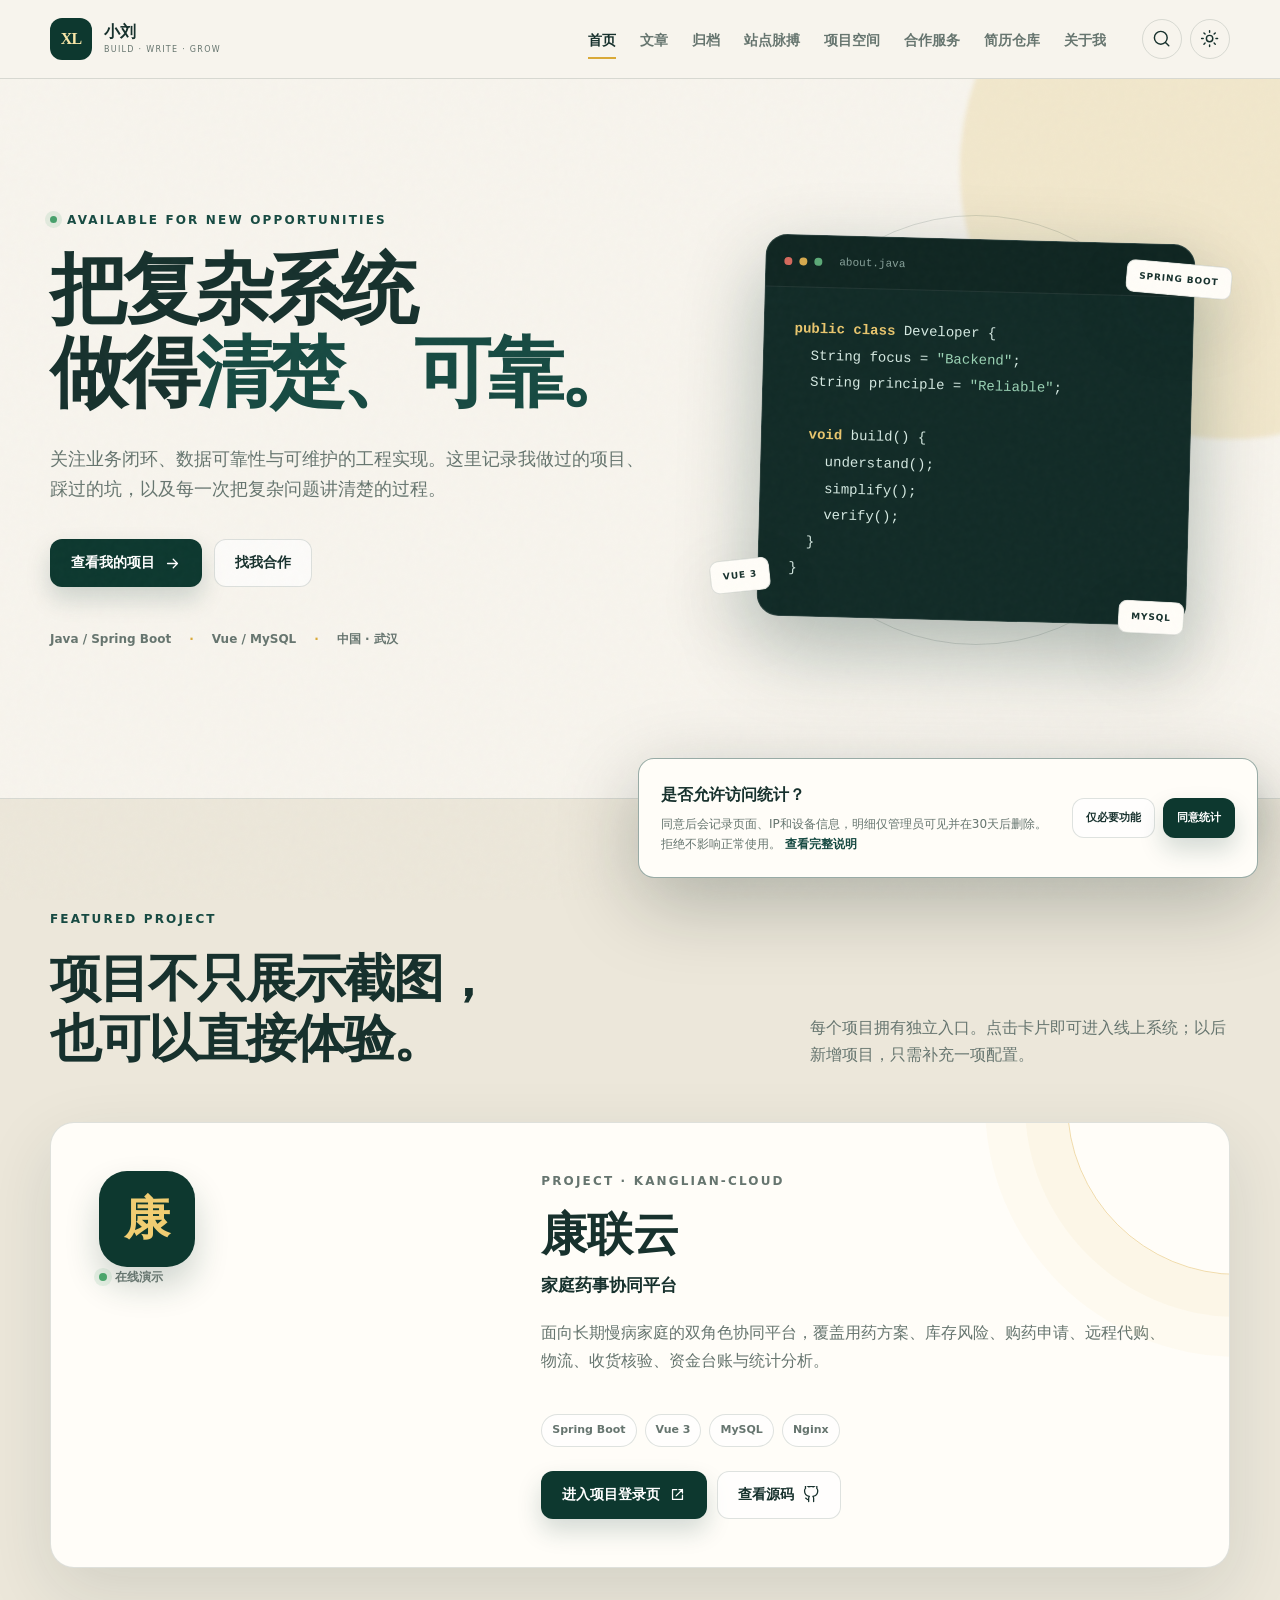
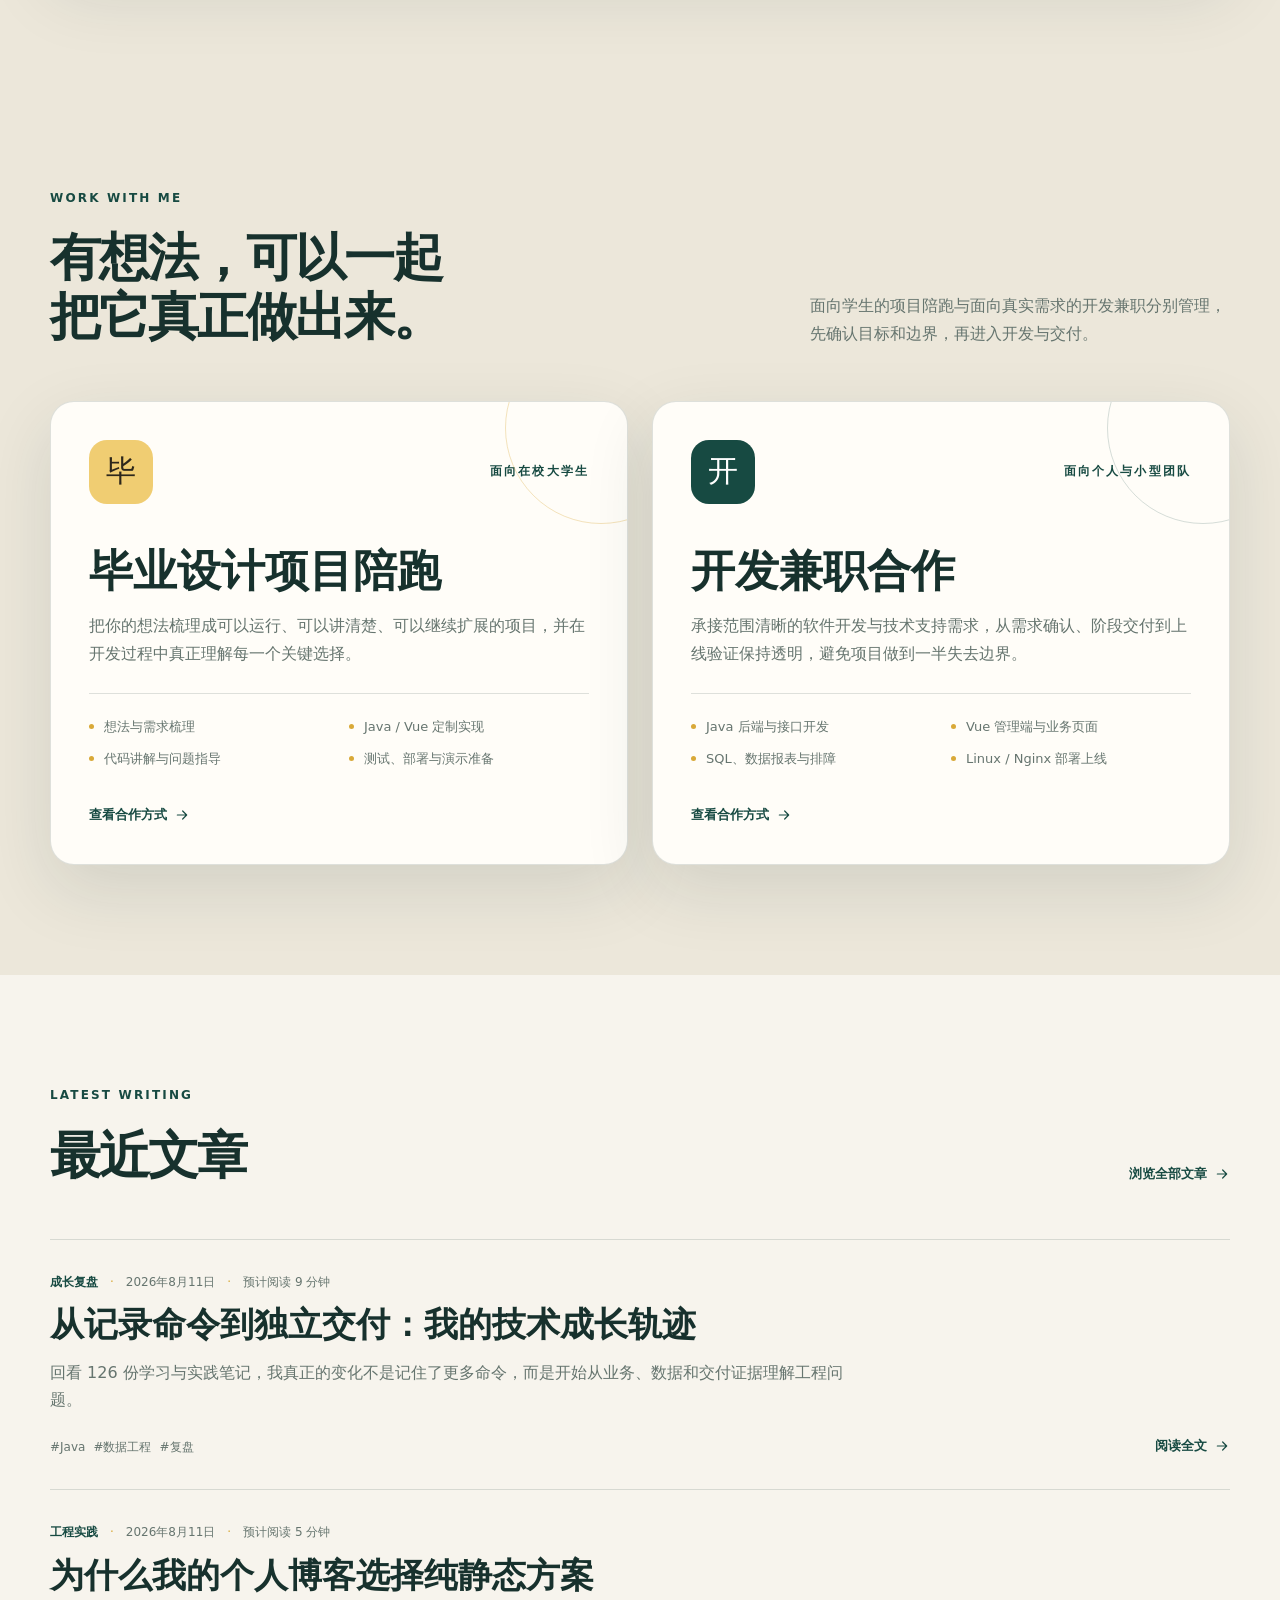
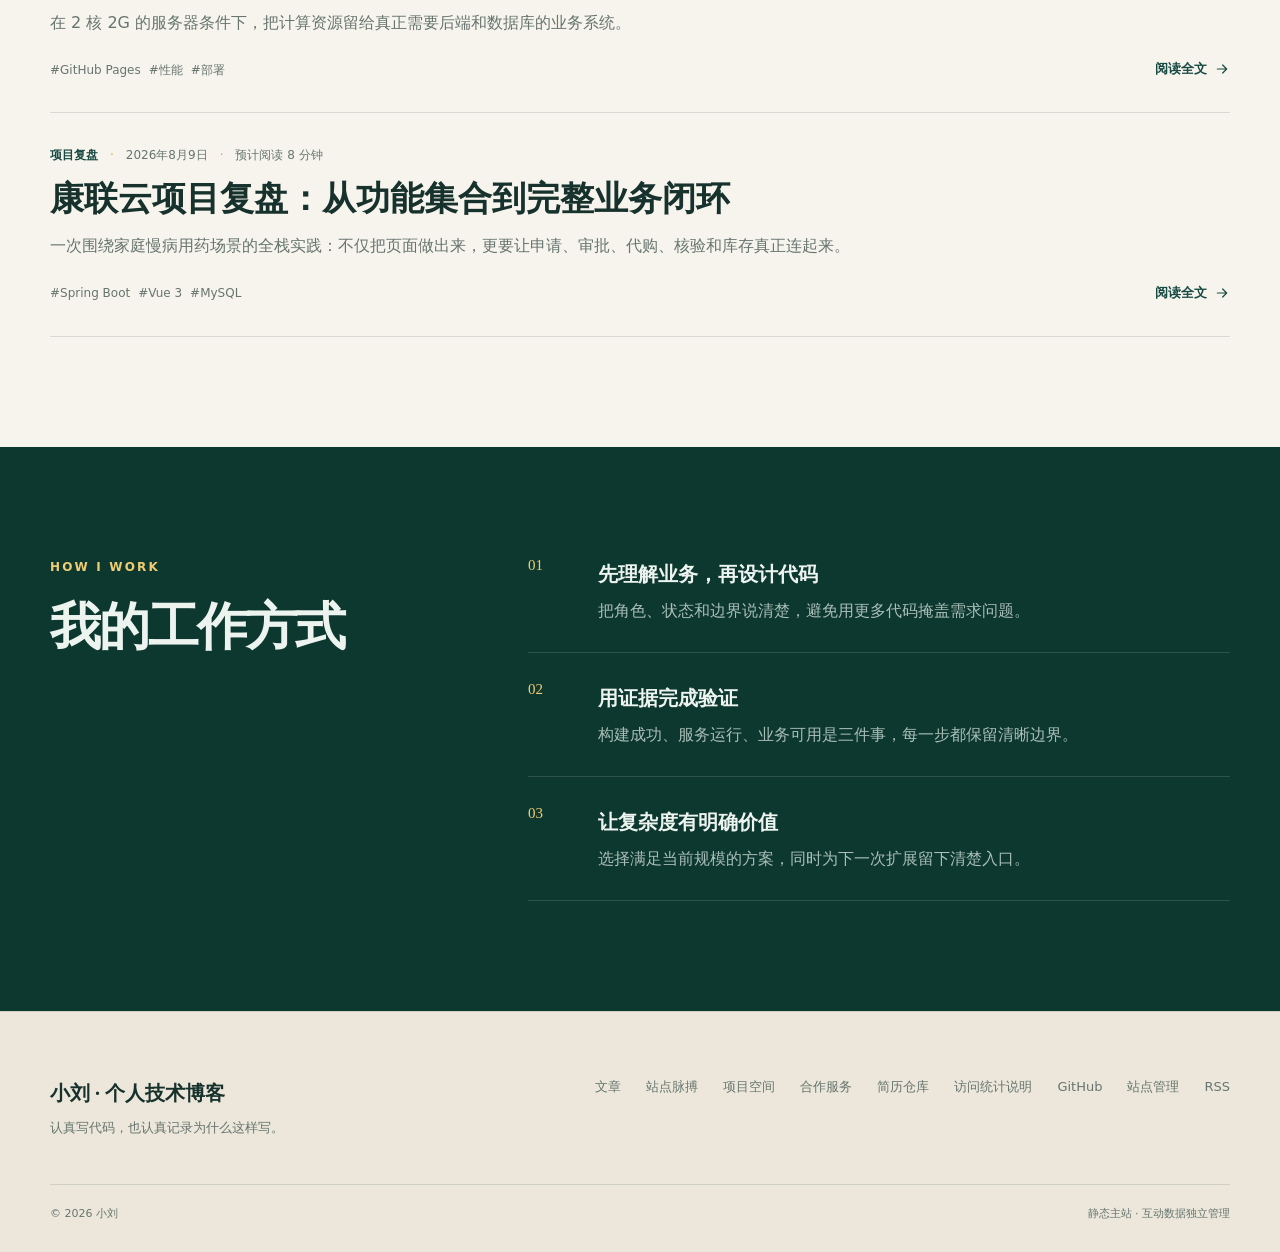
==== commit 280f3fd8: "feat: 增加访问分析与隐私控制" ====
--- a/index.html
+++ b/index.html
@@ -14,8 +14,8 @@
     <meta property="og:url" content="https://xiaoliudev.com/" />
     <link rel="icon" href="./blog-assets/favicon.svg" type="image/svg+xml" />
     <link rel="alternate" type="application/rss+xml" title="小刘的博客 RSS" href="./rss.xml" />
-    <link rel="stylesheet" href="./blog-assets/styles.css?release=v16" />
-    <link rel="stylesheet" href="./blog-assets/agent-widget.css?release=v16" />
+    <link rel="stylesheet" href="./blog-assets/styles.css?release=v17" />
+    <link rel="stylesheet" href="./blog-assets/agent-widget.css?release=v17" />
     <title>小刘 · 个人技术博客</title>
   </head>
   <body>
@@ -71,6 +71,7 @@
           <a href="#/projects">项目空间</a>
           <a href="#/services">合作服务</a>
           <a href="#/resume">简历仓库</a>
+          <a href="#/privacy">访问统计说明</a>
           <a href="https://github.com/liu020319" target="_blank" rel="noreferrer">GitHub</a>
           <a href="#/manage">站点管理</a>
           <a href="./rss.xml">RSS</a>
@@ -98,8 +99,8 @@
     <noscript><div class="noscript">本站需要启用 JavaScript 才能浏览文章与项目。</div></noscript>
     <script src="./blog-assets/data.js"></script>
     <script src="./blog-assets/resume-repository.js"></script>
-    <script src="./blog-assets/interactions.js?release=v16"></script>
-    <script src="./blog-assets/app.js?release=v16"></script>
-    <script src="./blog-assets/agent-widget.js?release=v16"></script>
+    <script src="./blog-assets/interactions.js?release=v17"></script>
+    <script src="./blog-assets/app.js?release=v17"></script>
+    <script src="./blog-assets/agent-widget.js?release=v17"></script>
   </body>
 </html>
--- a/blog-assets/styles.css
+++ b/blog-assets/styles.css
@@ -217,6 +217,7 @@
 .manage-hero-grid { display: flex; justify-content: space-between; align-items: end; gap: 35px; }.manage-summary { padding-top: 35px; padding-bottom: 35px; background: var(--paper-deep); }.summary-grid { display: grid; grid-template-columns: repeat(auto-fit, minmax(180px, 1fr)); gap: 18px; }.summary-grid article { padding: 25px; border: 1px solid var(--line); border-radius: 14px; background: var(--surface); }.summary-grid span { color: var(--brand); font: 40px Georgia, serif; }.summary-grid p { margin: 5px 0 0; color: var(--muted); font-size: 12px; }
 .manage-operations { padding-top: 35px; padding-bottom: 35px; border-bottom: 1px solid var(--line); background: var(--paper-deep); }.operations-grid { display: grid; grid-template-columns: 1fr 1fr; gap: 18px; }.operation-card { position: relative; display: grid; gap: 18px; padding: 26px; border: 1px solid var(--line); border-radius: 15px; background: var(--surface-solid); }.operation-card h2 { margin: 8px 0 7px; font: 28px/1.2 Georgia, "Songti SC", serif; }.operation-card p { margin: 0; color: var(--muted); font-size: 13px; }.operation-card > .secondary-button { justify-self: start; }.operation-card > .secondary-button:disabled { opacity: .48; cursor: not-allowed; }.operation-state { position: absolute; right: 22px; top: 22px; padding: 5px 9px; border-radius: 99px; font-size: 10px; font-weight: 800; }.operation-state.is-ready { color: #216248; background: color-mix(in srgb, #2c755a 12%, var(--surface-solid)); }.operation-state.is-warning { color: #875d18; background: color-mix(in srgb, var(--gold-soft) 28%, var(--surface-solid)); }.operation-metrics { display: grid; grid-template-columns: repeat(3, 1fr); gap: 10px; margin: 0; }.operation-metrics div { padding: 12px; border-radius: 10px; background: var(--paper-deep); }.operation-metrics dt { color: var(--muted); font-size: 10px; }.operation-metrics dd { margin: 5px 0 0; color: var(--brand); font: 23px Georgia, serif; }
 .manage-content { background: var(--paper); }.manage-columns { display: grid; grid-template-columns: 1fr 1fr; gap: 34px; align-items: start; }.manage-section-heading { margin-bottom: 20px; }.manage-section-heading h2 { margin: 8px 0 0; font-family: Georgia, "Songti SC", serif; font-size: 34px; }.manage-list { display: grid; gap: 15px; }.manage-item { padding: 24px; border: 1px solid var(--line); border-radius: 15px; background: var(--surface-solid); }.manage-item-head { display: flex; justify-content: space-between; gap: 20px; }.manage-item-head h3 { margin: 10px 0 0; font-size: 16px; line-height: 1.5; }.manage-item-head time { flex: 0 0 auto; color: var(--muted); font-size: 10px; }.manage-item > p { color: var(--muted); white-space: pre-wrap; }.status-pill { display: inline-flex; padding: 4px 8px; border-radius: 99px; color: var(--muted); background: var(--paper-deep); font-size: 10px; font-weight: 800; }.status-pending, .status-new { color: #875d18; background: color-mix(in srgb, var(--gold-soft) 28%, transparent); }.status-approved, .status-contacted { color: var(--brand); background: color-mix(in srgb, var(--brand) 10%, transparent); }.status-closed { color: var(--muted); }.manage-actions { display: flex; flex-wrap: wrap; align-items: center; gap: 9px; margin-top: 20px; }.manage-actions .primary-button, .manage-actions .secondary-button { min-height: 38px; padding: 8px 13px; font-size: 11px; }.manage-actions select { min-height: 38px; padding: 7px 10px; border: 1px solid var(--line); border-radius: 8px; color: var(--ink); background: var(--paper); }.contact-value { display: flex; justify-content: space-between; gap: 18px; width: 100%; margin-top: 16px; padding: 12px 14px; border: 1px solid var(--line); border-radius: 9px; color: var(--brand); background: var(--paper-deep); cursor: pointer; text-align: left; }.contact-value small { color: var(--muted); }.manage-empty { padding: 45px 20px; border: 1px dashed var(--line); border-radius: 14px; color: var(--muted); text-align: center; }
+.manage-analytics { padding-top: 70px; padding-bottom: 70px; border-bottom: 1px solid var(--line); background: var(--paper); }.analytics-heading { display: flex; justify-content: space-between; align-items: end; gap: 32px; margin-bottom: 28px; }.analytics-heading h2 { margin: 8px 0 10px; font: 40px/1.2 Georgia, "Songti SC", serif; }.analytics-heading p { max-width: 720px; margin: 0; color: var(--muted); font-size: 13px; }.analytics-toolbar { display: flex; flex: 0 0 auto; align-items: end; gap: 10px; }.analytics-toolbar label { display: grid; gap: 6px; color: var(--muted); font-size: 10px; font-weight: 800; }.analytics-toolbar select { min-height: 42px; padding: 8px 32px 8px 12px; border: 1px solid var(--line); border-radius: 10px; color: var(--ink); background: var(--surface-solid); font: inherit; }.analytics-kpis { display: grid; grid-template-columns: repeat(4, 1fr); gap: 14px; margin-bottom: 18px; }.analytics-kpis article, .analytics-panel, .analytics-breakdowns article { border: 1px solid var(--line); border-radius: 15px; background: var(--surface-solid); }.analytics-kpis article { padding: 22px; }.analytics-kpis span { color: var(--brand); font: 38px/1 Georgia, serif; }.analytics-kpis p { margin: 8px 0 0; color: var(--muted); font-size: 11px; }.analytics-panel { padding: 24px; }.analytics-panel-heading { display: flex; justify-content: space-between; align-items: baseline; gap: 20px; }.analytics-panel-heading h3, .analytics-breakdowns h3 { margin: 0; font: 22px/1.3 Georgia, "Songti SC", serif; }.analytics-panel-heading span { color: var(--muted); font-size: 10px; }.analytics-chart { min-height: 220px; display: flex; align-items: stretch; gap: 12px; margin-top: 25px; padding: 12px 5px 0; border-bottom: 1px solid var(--line); }.analytics-day { min-width: 42px; flex: 1; display: grid; grid-template-rows: 1fr auto auto; gap: 6px; justify-items: center; }.analytics-columns { width: 100%; height: 155px; display: flex; align-items: end; justify-content: center; gap: 5px; }.analytics-columns i { width: min(17px, 35%); min-height: 4px; border-radius: 5px 5px 0 0; }.analytics-columns .pv, .analytics-legend .pv { background: var(--brand); }.analytics-columns .uv, .analytics-legend .uv { background: var(--gold); }.analytics-day strong { color: var(--ink); font-size: 10px; }.analytics-day > span { color: var(--muted); font-size: 9px; }.analytics-legend { display: flex; justify-content: flex-end; gap: 15px; margin-top: 12px; color: var(--muted); font-size: 10px; }.analytics-legend span { display: inline-flex; align-items: center; gap: 6px; }.analytics-legend i { width: 9px; height: 9px; border-radius: 2px; }.analytics-breakdowns { display: grid; grid-template-columns: repeat(4, 1fr); gap: 14px; margin: 18px 0; }.analytics-breakdowns article { padding: 22px; }.analytics-breakdown-row { display: grid; gap: 7px; margin-top: 16px; }.analytics-breakdown-row > div { display: flex; justify-content: space-between; gap: 15px; color: var(--muted); font-size: 11px; }.analytics-breakdown-row strong { color: var(--ink); }.analytics-breakdown-row > i { height: 5px; overflow: hidden; border-radius: 99px; background: var(--paper-deep); }.analytics-breakdown-row b { display: block; height: 100%; border-radius: inherit; background: var(--brand); }.analytics-empty { align-self: center; margin: auto; color: var(--muted); font-size: 12px; text-align: center; }.analytics-recent { margin-top: 18px; }.analytics-table-wrap { overflow-x: auto; margin-top: 18px; }.analytics-table-wrap table { width: 100%; min-width: 920px; border-collapse: collapse; font-size: 11px; }.analytics-table-wrap th, .analytics-table-wrap td { padding: 12px 10px; border-bottom: 1px solid var(--line); color: var(--muted); text-align: left; vertical-align: top; }.analytics-table-wrap th { color: var(--ink); font-size: 10px; letter-spacing: .04em; }.analytics-table-wrap td small { display: block; margin-top: 4px; }.analytics-table-wrap code { color: var(--brand); background: transparent; }.privacy-layout { display: grid; gap: 14px; max-width: 900px; }.privacy-layout > article { display: grid; grid-template-columns: 58px 1fr; gap: 22px; padding: 28px; border: 1px solid var(--line); border-radius: 15px; background: var(--surface-solid); }.privacy-layout > article > span { color: var(--gold); font: 28px Georgia, serif; }.privacy-layout h2 { margin: 0 0 8px; font: 28px/1.25 Georgia, "Songti SC", serif; }.privacy-layout p { margin: 0; color: var(--muted); line-height: 1.8; }.privacy-choice { display: flex; justify-content: space-between; align-items: center; gap: 22px; margin-top: 14px; padding: 24px 28px; border: 1px solid var(--brand); border-radius: 15px; background: color-mix(in srgb, var(--brand) 6%, var(--surface-solid)); }.privacy-choice > div { display: flex; gap: 10px; }.analytics-consent { position: fixed; right: 22px; bottom: 22px; z-index: 90; width: min(620px, calc(100% - 44px)); display: grid; grid-template-columns: 1fr auto; gap: 22px; align-items: center; padding: 22px; border: 1px solid color-mix(in srgb, var(--brand) 35%, var(--line)); border-radius: 16px; background: var(--surface-solid); box-shadow: 0 24px 80px rgba(5,25,21,.26); }.analytics-consent strong { color: var(--ink); font-size: 16px; }.analytics-consent p { margin: 7px 0 0; color: var(--muted); font-size: 12px; line-height: 1.65; }.analytics-consent a { color: var(--brand); font-weight: 800; }.analytics-consent-actions { display: flex; gap: 8px; }.analytics-consent .primary-button, .analytics-consent .secondary-button { min-height: 40px; padding: 9px 13px; font-size: 11px; white-space: nowrap; }
 .not-found { min-height: 70vh; display: grid; place-items: center; text-align: center; }.not-found span { color: var(--gold); font: 120px/1 Georgia, serif; opacity: .55; }.not-found h1 { margin: 12px 0; font: 44px Georgia, "Songti SC", serif; }.not-found p { margin-bottom: 28px; color: var(--muted); }
 
 .site-footer { padding: 64px 0 28px; border-top: 1px solid var(--line); background: var(--paper-deep); }.footer-grid { display: flex; justify-content: space-between; gap: 40px; }.footer-brand { font-family: Georgia, "Songti SC", serif; font-size: 20px; font-weight: 800; }.footer-grid p { margin: 7px 0 0; color: var(--muted); font-size: 13px; }.footer-links { display: flex; flex-wrap: wrap; gap: 25px; color: var(--muted); font-size: 13px; }.footer-links a:hover { color: var(--brand); }.footer-bottom { display: flex; justify-content: space-between; margin-top: 45px; padding-top: 20px; border-top: 1px solid var(--line); color: var(--muted); font-size: 11px; }
@@ -227,7 +228,7 @@
   .hero { min-height: auto; }.hero-grid { grid-template-columns: 1fr; gap: 55px; padding: 70px 0 90px; }.hero-visual { min-height: 370px; }.code-window { width: min(90%, 430px); }.orbit-one { width: 370px; height: 370px; }.orbit-two { width: 290px; height: 290px; }
   .section { padding: 80px 0; }.section-heading, .project-featured, .principles-grid, .about-grid { grid-template-columns: 1fr; }.section-heading { gap: 20px; }.project-featured .project-card-top { grid-row: auto; flex-direction: row; }.principles-grid { gap: 45px; }
   .articles-layout { grid-template-columns: 1fr; gap: 35px; }.filter-panel { position: static; display: flex; overflow-x: auto; gap: 8px; padding-bottom: 5px; }.filter-panel h2 { display: none; }.filter-tag { flex: 0 0 auto; gap: 8px; padding: 7px 11px; border: 1px solid var(--line); border-radius: 99px; }.filter-tag.active { background: var(--surface); }
-  .project-grid, .service-grid, .boundary-grid, .manage-columns, .operations-grid, .pulse-grid { grid-template-columns: 1fr; }.process-grid { grid-template-columns: repeat(2, 1fr); }.process-grid li:nth-child(2) { border-right: 0; }.process-grid li { border-bottom: 1px solid rgba(255,255,255,.13); }.process-grid li:nth-child(n+3) { border-bottom: 0; }.article-layout, .community-layout { grid-template-columns: 1fr; }.community-layout { gap: 45px; }.like-panel { position: static; }.toc { position: static; padding: 18px; border: 1px solid var(--line); border-radius: 12px; }.about-intro { grid-template-columns: 1fr; gap: 50px; }.portrait-card { width: min(100%, 320px); }.archive-year { grid-template-columns: 100px 1fr; gap: 25px; }.resume-hero-grid { grid-template-columns: 1fr; }.resume-admin-actions { justify-content: flex-start; }.resume-showcase { grid-template-columns: 1fr; }.resume-showcase-copy { border-right: 0; border-bottom: 1px solid var(--line); }.resume-history-grid, .resume-method-grid { grid-template-columns: 1fr; }.resume-history-heading { position: static; }.resume-history-grid { gap: 45px; }.service-contact-layout { grid-template-columns: 1fr; gap: 45px; }.service-contact-copy { position: static; }.article-pagination { grid-template-columns: 1fr 1fr; }.article-return-actions { grid-column: 1 / -1; grid-row: 2; grid-template-columns: 1fr 1fr; }
+  .project-grid, .service-grid, .boundary-grid, .manage-columns, .operations-grid, .pulse-grid { grid-template-columns: 1fr; }.process-grid { grid-template-columns: repeat(2, 1fr); }.process-grid li:nth-child(2) { border-right: 0; }.process-grid li { border-bottom: 1px solid rgba(255,255,255,.13); }.process-grid li:nth-child(n+3) { border-bottom: 0; }.article-layout, .community-layout { grid-template-columns: 1fr; }.community-layout { gap: 45px; }.like-panel { position: static; }.toc { position: static; padding: 18px; border: 1px solid var(--line); border-radius: 12px; }.about-intro { grid-template-columns: 1fr; gap: 50px; }.portrait-card { width: min(100%, 320px); }.archive-year { grid-template-columns: 100px 1fr; gap: 25px; }.resume-hero-grid { grid-template-columns: 1fr; }.resume-admin-actions { justify-content: flex-start; }.resume-showcase { grid-template-columns: 1fr; }.resume-showcase-copy { border-right: 0; border-bottom: 1px solid var(--line); }.resume-history-grid, .resume-method-grid { grid-template-columns: 1fr; }.resume-history-heading { position: static; }.resume-history-grid { gap: 45px; }.service-contact-layout { grid-template-columns: 1fr; gap: 45px; }.service-contact-copy { position: static; }.article-pagination { grid-template-columns: 1fr 1fr; }.article-return-actions { grid-column: 1 / -1; grid-row: 2; grid-template-columns: 1fr 1fr; }.analytics-heading { align-items: flex-start; flex-direction: column; }.analytics-kpis, .analytics-breakdowns { grid-template-columns: repeat(2, 1fr); }
 }
 
 @media (max-width: 620px) {
@@ -235,7 +236,7 @@
   .hero h1 { font-size: 47px; }.hero-intro { font-size: 16px; }.hero-notes { flex-wrap: wrap; gap: 7px 12px; }.hero-notes span + span::before { margin-right: 12px; }.hero-visual { min-height: 320px; }.orbit-one { width: 305px; height: 305px; }.orbit-two { width: 245px; height: 245px; }.code-window pre { padding: 22px 18px 28px; font-size: 11px; }.floating-chip { font-size: 8px; }.chip-one { right: 4px; }.chip-two { left: 0; }
   .section-heading.compact { grid-template-columns: 1fr; }.section-heading.compact .text-link { margin-top: 8px; }.project-card, .project-featured { min-height: 0; padding: 26px; }.project-index { width: 70px; height: 70px; border-radius: 20px; font-size: 34px; }.project-card h3 { font-size: 37px; }.project-actions { display: grid; }.post-card-bottom { align-items: flex-start; flex-direction: column; }.post-card-actions { width: 100%; justify-content: space-between; }.principle-list article { grid-template-columns: 38px 1fr; }
   .page-hero { padding: 70px 0 50px; }.page-hero h1 { font-size: 56px; }.archive-year { grid-template-columns: 1fr; gap: 12px; }.archive-year h2 { font-size: 36px; }.archive-year a { grid-template-columns: 56px 1fr; }.archive-year small { display: none; }.project-note { grid-template-columns: 1fr; gap: 7px; }.service-card { min-height: 0; padding: 26px; }.service-card h3 { margin-top: 32px; font-size: 34px; }.service-card ul { grid-template-columns: 1fr; }.process-grid { grid-template-columns: 1fr; }.process-grid li, .process-grid li:nth-child(2), .process-grid li:nth-child(n+3) { min-height: 0; border-right: 0; border-bottom: 1px solid rgba(255,255,255,.13); }.process-grid li:last-child { border-bottom: 0; }.process-grid h3 { margin-top: 22px; }.boundary-grid article { padding: 26px; }.contact-form { padding: 22px 18px; }.agent-draft-banner { grid-template-columns: 1fr; }.agent-draft-banner button { grid-column: 1; grid-row: auto; justify-self: start; }.contact-dialog-panel { padding: 27px 18px 22px; }.contact-review > div { grid-template-columns: 1fr; gap: 5px; }.contact-dialog-actions { display: grid; }.contact-dialog-actions .primary-button, .contact-dialog-actions .secondary-button { width: 100%; }.skill-grid { grid-template-columns: 1fr; }.large-copy { font-size: 23px; }
-  .articles-hero-grid { align-items: flex-start; flex-direction: column; }.article-header { padding: 65px 0 50px; }.article-header h1 { font-size: 42px; }.article-header p { font-size: 16px; }.back-link { margin-bottom: 32px; }.article-layout { padding-top: 45px; }.article-body { font-size: 16px; }.article-body .lead { font-size: 19px; }.article-body h2 { font-size: 25px; }.article-end > div { display: grid; }.article-pagination { grid-template-columns: 1fr; }.article-page-link.next { text-align: left; }.article-return-actions { grid-column: auto; grid-row: auto; grid-template-columns: 1fr; }.article-community { padding: 65px 0; }.like-button { width: 120px; height: 120px; }.comment-heading { align-items: flex-start; flex-direction: column; }.comment-form { padding: 22px 18px; }.manage-hero-grid, .manage-item-head { align-items: flex-start; flex-direction: column; }.summary-grid { grid-template-columns: 1fr; }.resume-admin-actions { display: grid; }.service-notice .shell { display: grid; gap: 4px; }.resume-showcase-copy { padding: 30px 24px; }.resume-showcase-copy h3 { font-size: 31px; }.resume-actions { display: grid; }.resume-preview { min-height: 500px; padding: 12px; }.resume-preview object { min-height: 476px; }.resume-version { grid-template-columns: 1fr; gap: 8px; }.resume-timeline::before { display: none; }.resume-version-marker { padding-top: 0; }.resume-version-marker i { border-color: var(--paper); }.resume-version-head { align-items: flex-start; flex-direction: column; }.resume-version-actions { flex-wrap: wrap; }.resume-dialog-panel, .article-editor-panel { padding: 22px 18px; }.form-grid { grid-template-columns: 1fr; }.field-wide { grid-column: auto; }.checkbox-label { padding-top: 0; }.dialog-actions { display: grid; }.footer-grid, .footer-bottom { align-items: flex-start; flex-direction: column; }.footer-bottom { gap: 8px; }.search-dialog { margin-top: 74px; }
+  .articles-hero-grid { align-items: flex-start; flex-direction: column; }.article-header { padding: 65px 0 50px; }.article-header h1 { font-size: 42px; }.article-header p { font-size: 16px; }.back-link { margin-bottom: 32px; }.article-layout { padding-top: 45px; }.article-body { font-size: 16px; }.article-body .lead { font-size: 19px; }.article-body h2 { font-size: 25px; }.article-end > div { display: grid; }.article-pagination { grid-template-columns: 1fr; }.article-page-link.next { text-align: left; }.article-return-actions { grid-column: auto; grid-row: auto; grid-template-columns: 1fr; }.article-community { padding: 65px 0; }.like-button { width: 120px; height: 120px; }.comment-heading { align-items: flex-start; flex-direction: column; }.comment-form { padding: 22px 18px; }.manage-hero-grid, .manage-item-head { align-items: flex-start; flex-direction: column; }.summary-grid, .analytics-kpis, .analytics-breakdowns { grid-template-columns: 1fr; }.analytics-toolbar, .privacy-choice, .privacy-choice > div, .analytics-consent { width: 100%; align-items: stretch; flex-direction: column; }.analytics-toolbar { display: grid; }.analytics-heading h2 { font-size: 34px; }.analytics-panel { padding: 20px 14px; }.analytics-chart { overflow-x: auto; }.analytics-day { min-width: 48px; }.privacy-layout > article { grid-template-columns: 1fr; padding: 24px 20px; }.analytics-consent { right: 14px; bottom: 14px; width: calc(100% - 28px); display: grid; grid-template-columns: 1fr; gap: 14px; }.analytics-consent-actions { display: grid; grid-template-columns: 1fr 1fr; }.resume-admin-actions { display: grid; }.service-notice .shell { display: grid; gap: 4px; }.resume-showcase-copy { padding: 30px 24px; }.resume-showcase-copy h3 { font-size: 31px; }.resume-actions { display: grid; }.resume-preview { min-height: 500px; padding: 12px; }.resume-preview object { min-height: 476px; }.resume-version { grid-template-columns: 1fr; gap: 8px; }.resume-timeline::before { display: none; }.resume-version-marker { padding-top: 0; }.resume-version-marker i { border-color: var(--paper); }.resume-version-head { align-items: flex-start; flex-direction: column; }.resume-version-actions { flex-wrap: wrap; }.resume-dialog-panel, .article-editor-panel { padding: 22px 18px; }.form-grid { grid-template-columns: 1fr; }.field-wide { grid-column: auto; }.checkbox-label { padding-top: 0; }.dialog-actions { display: grid; }.footer-grid, .footer-bottom { align-items: flex-start; flex-direction: column; }.footer-bottom { gap: 8px; }.search-dialog { margin-top: 74px; }
   .pulse-hero-grid { align-items: flex-start; flex-direction: column; }.pulse-metrics { grid-template-columns: 1fr; }.pulse-metrics article > strong { font-size: 48px; }.pulse-ranking, .pulse-architecture { padding: 24px 20px; }.pulse-ranking-item { grid-template-columns: 34px 1fr; }.pulse-ranking-item > small { grid-column: 2; }.pulse-privacy { grid-template-columns: 1fr; gap: 6px; }
 }
 
